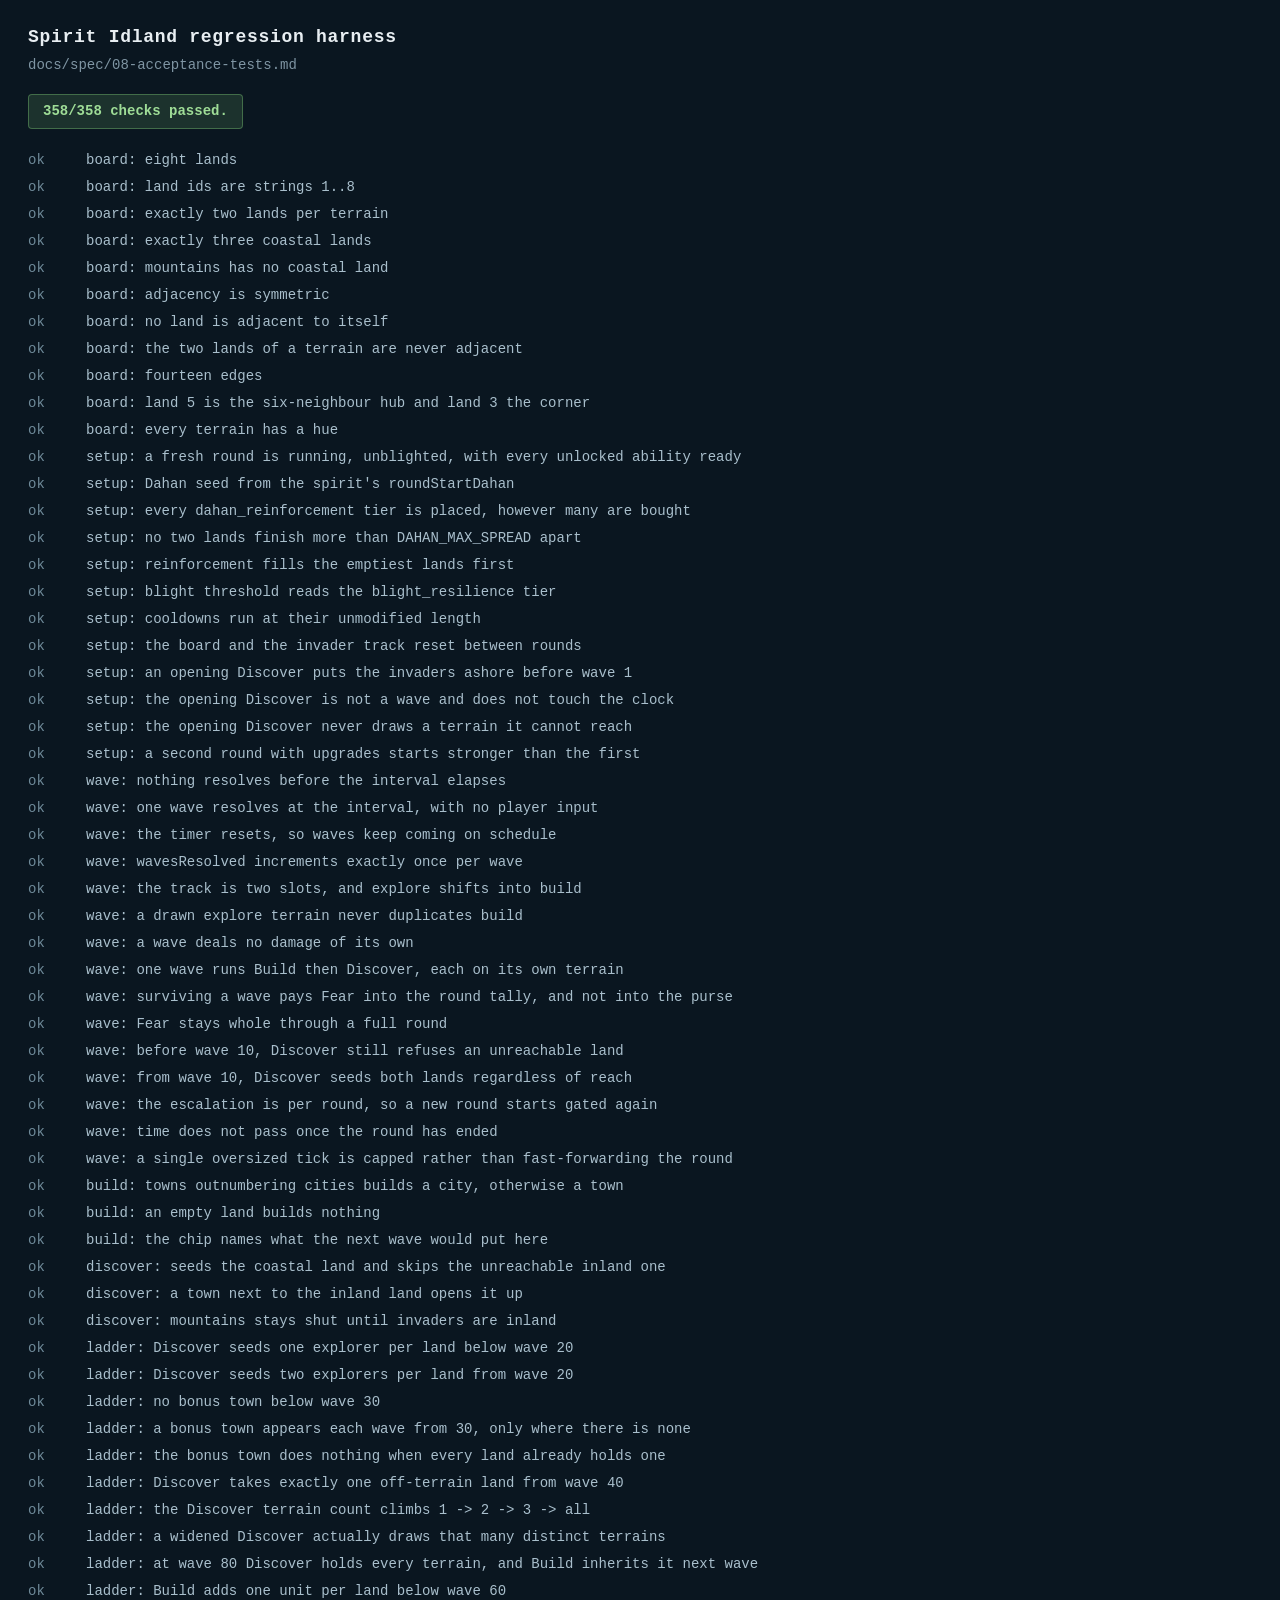
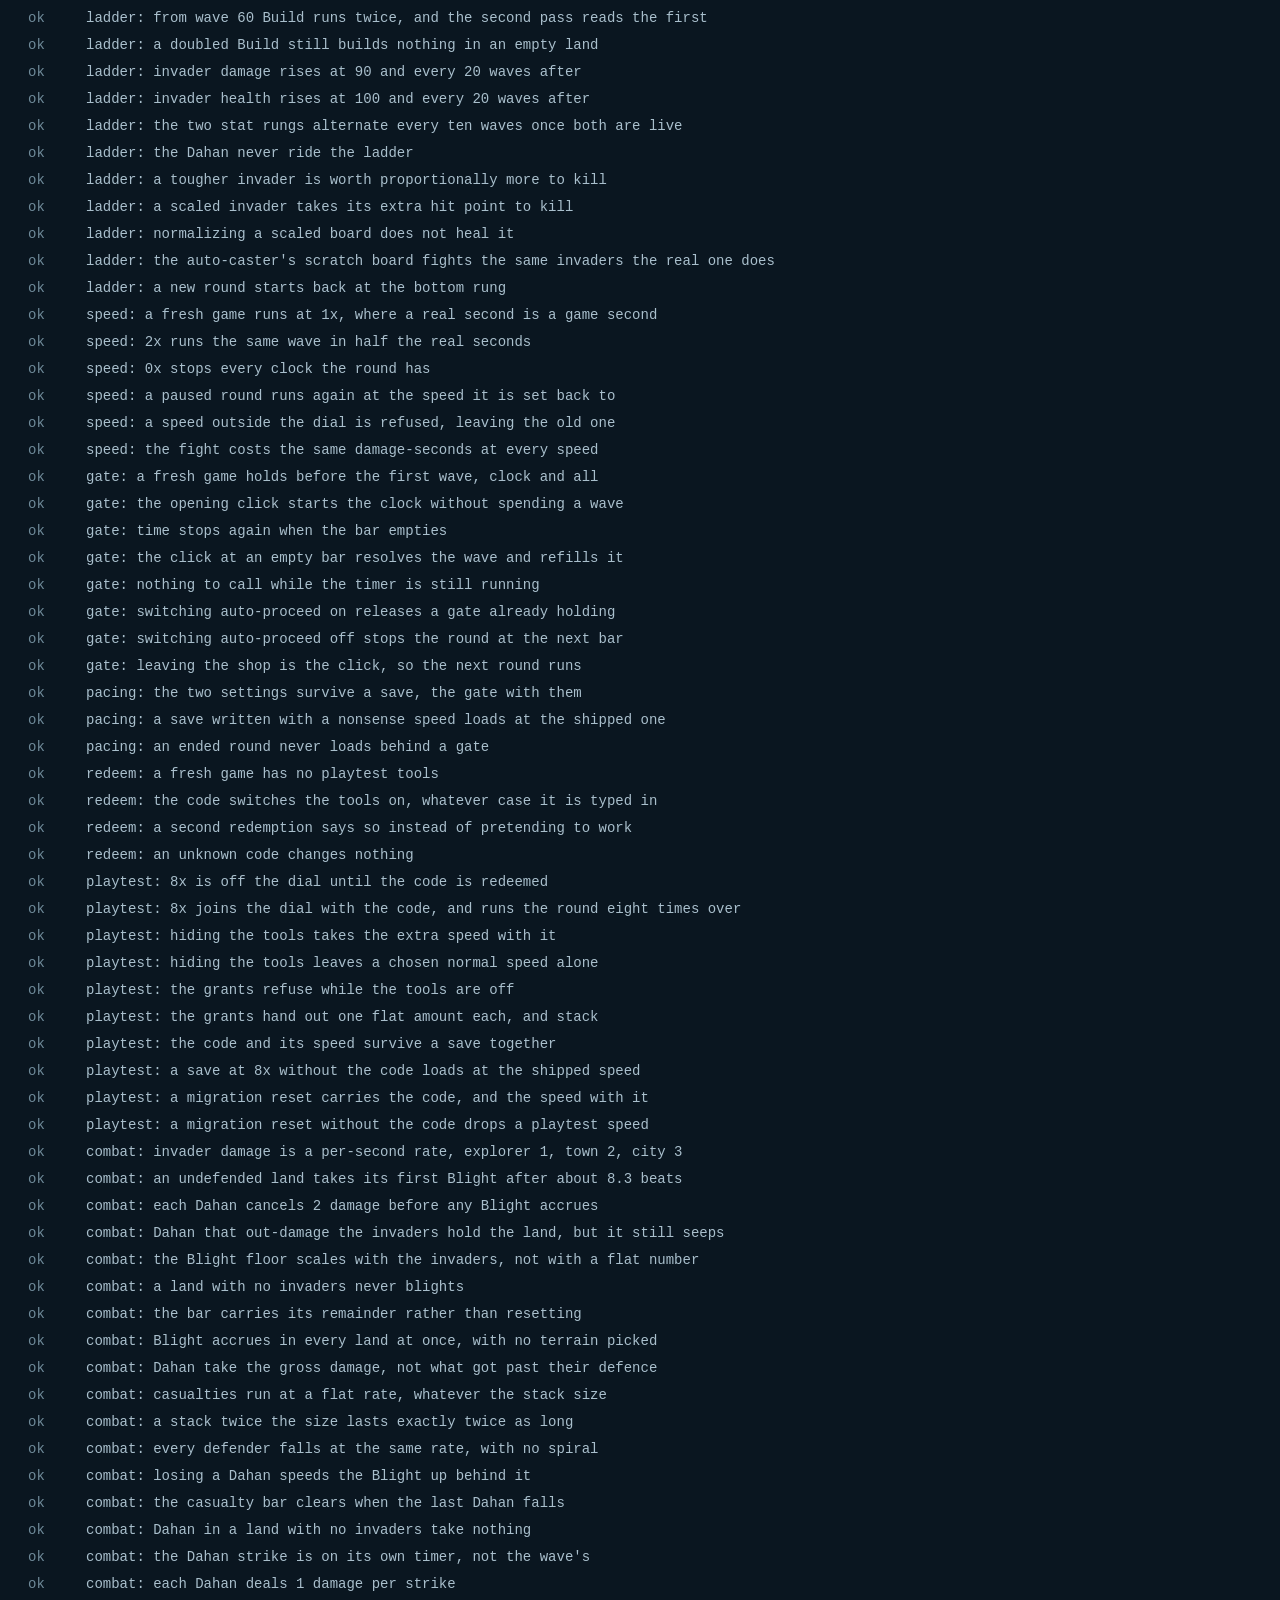
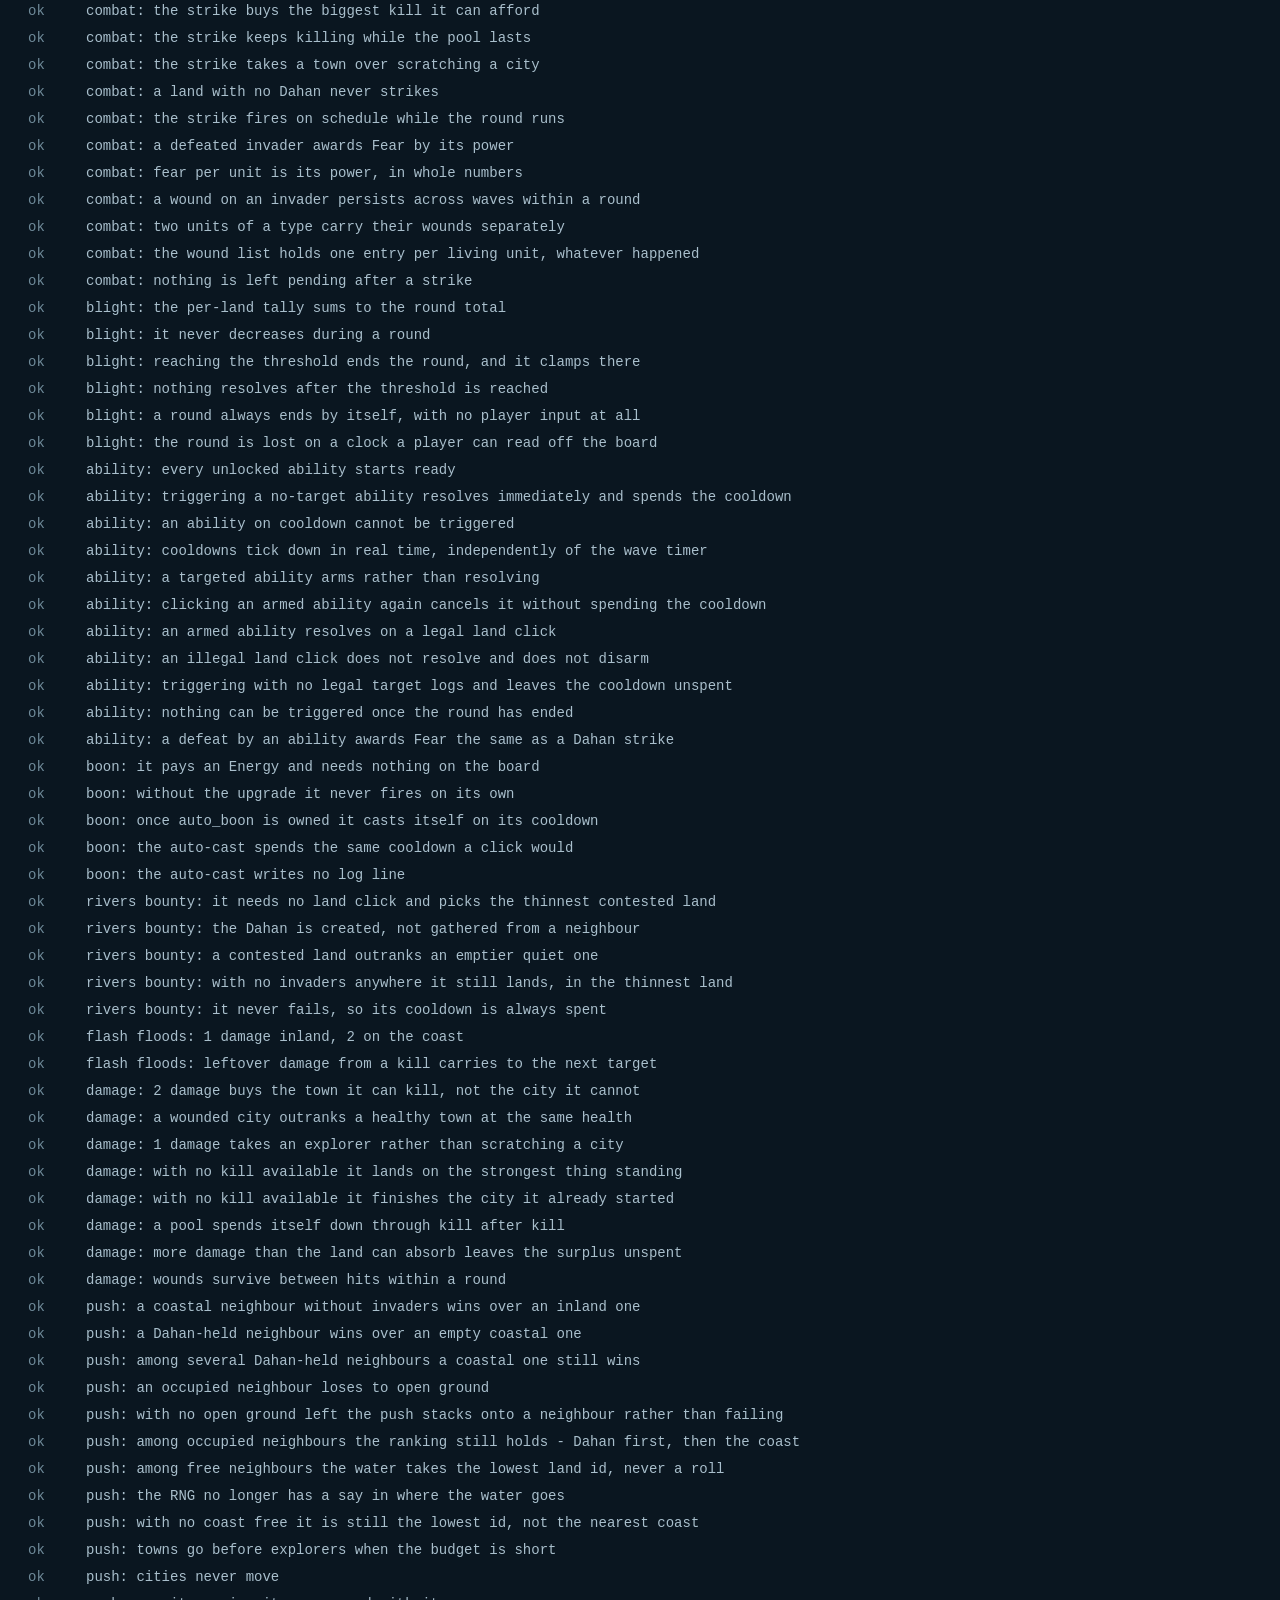
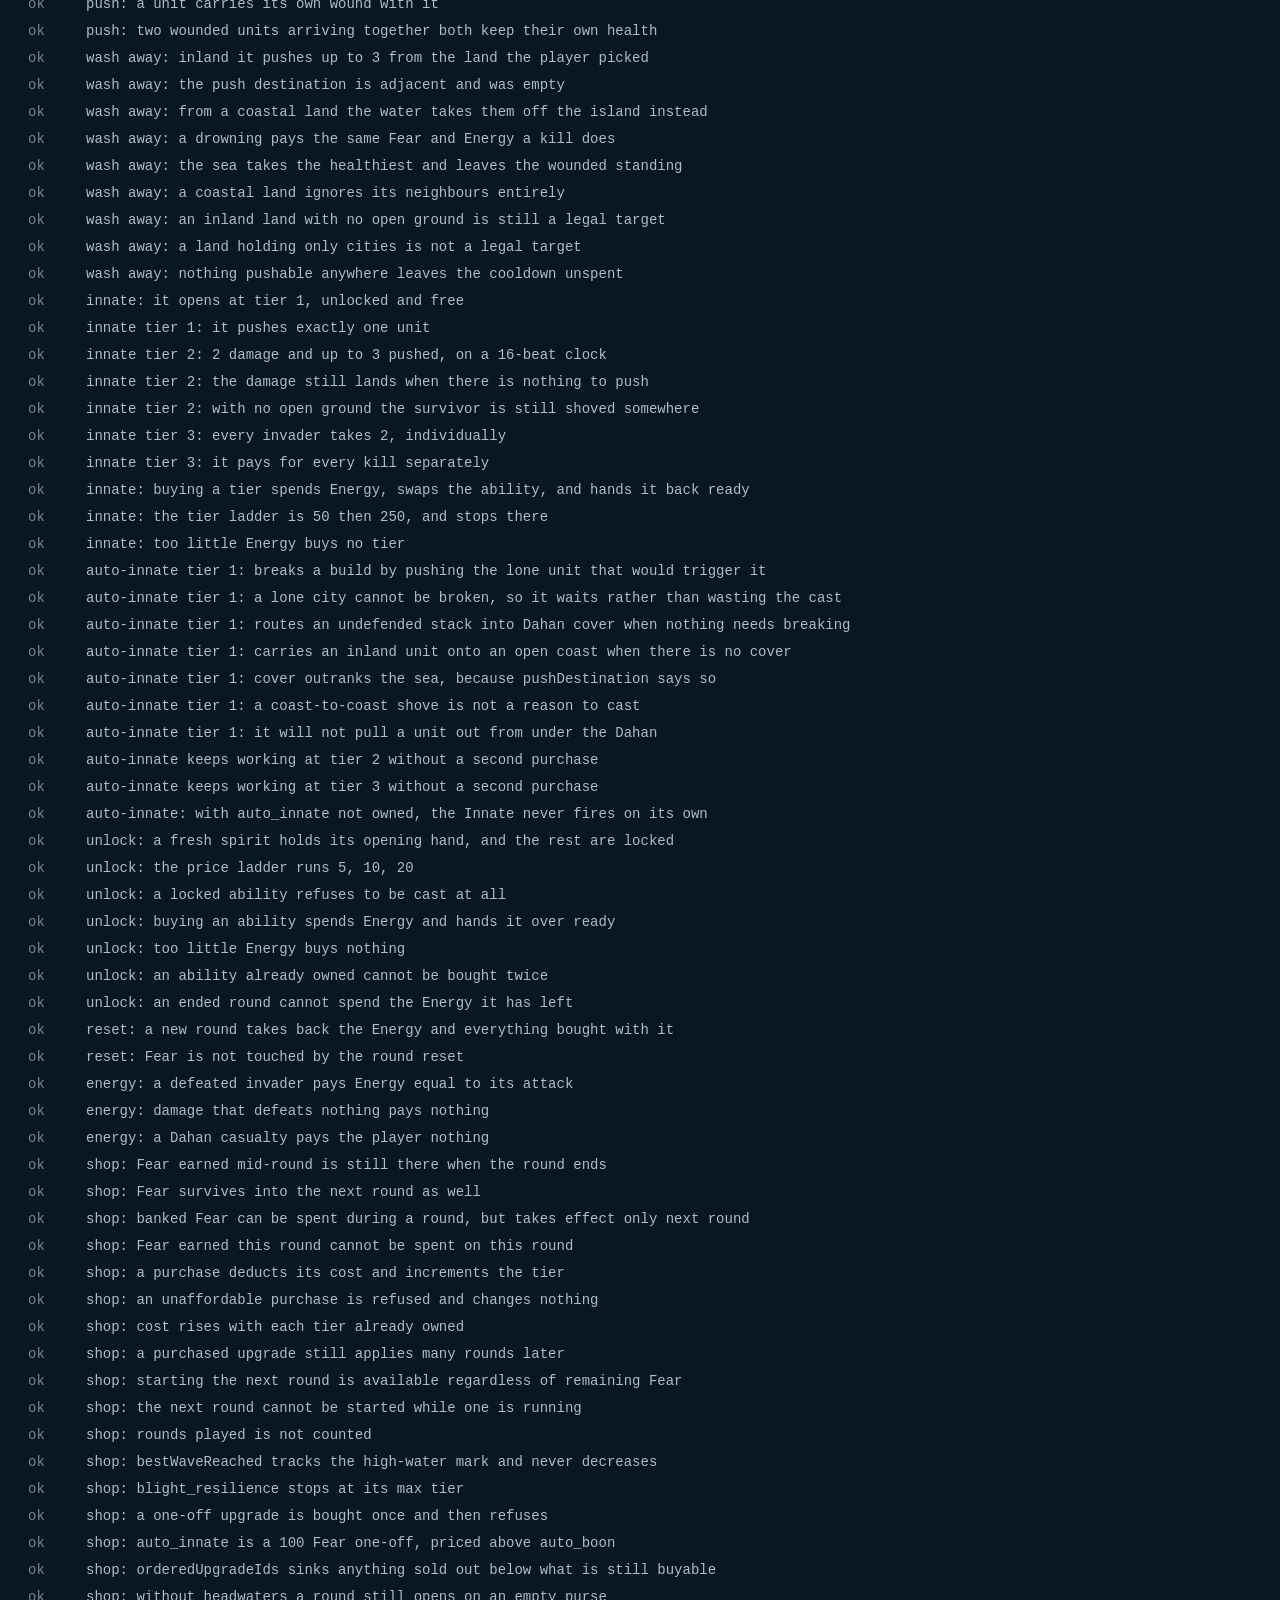
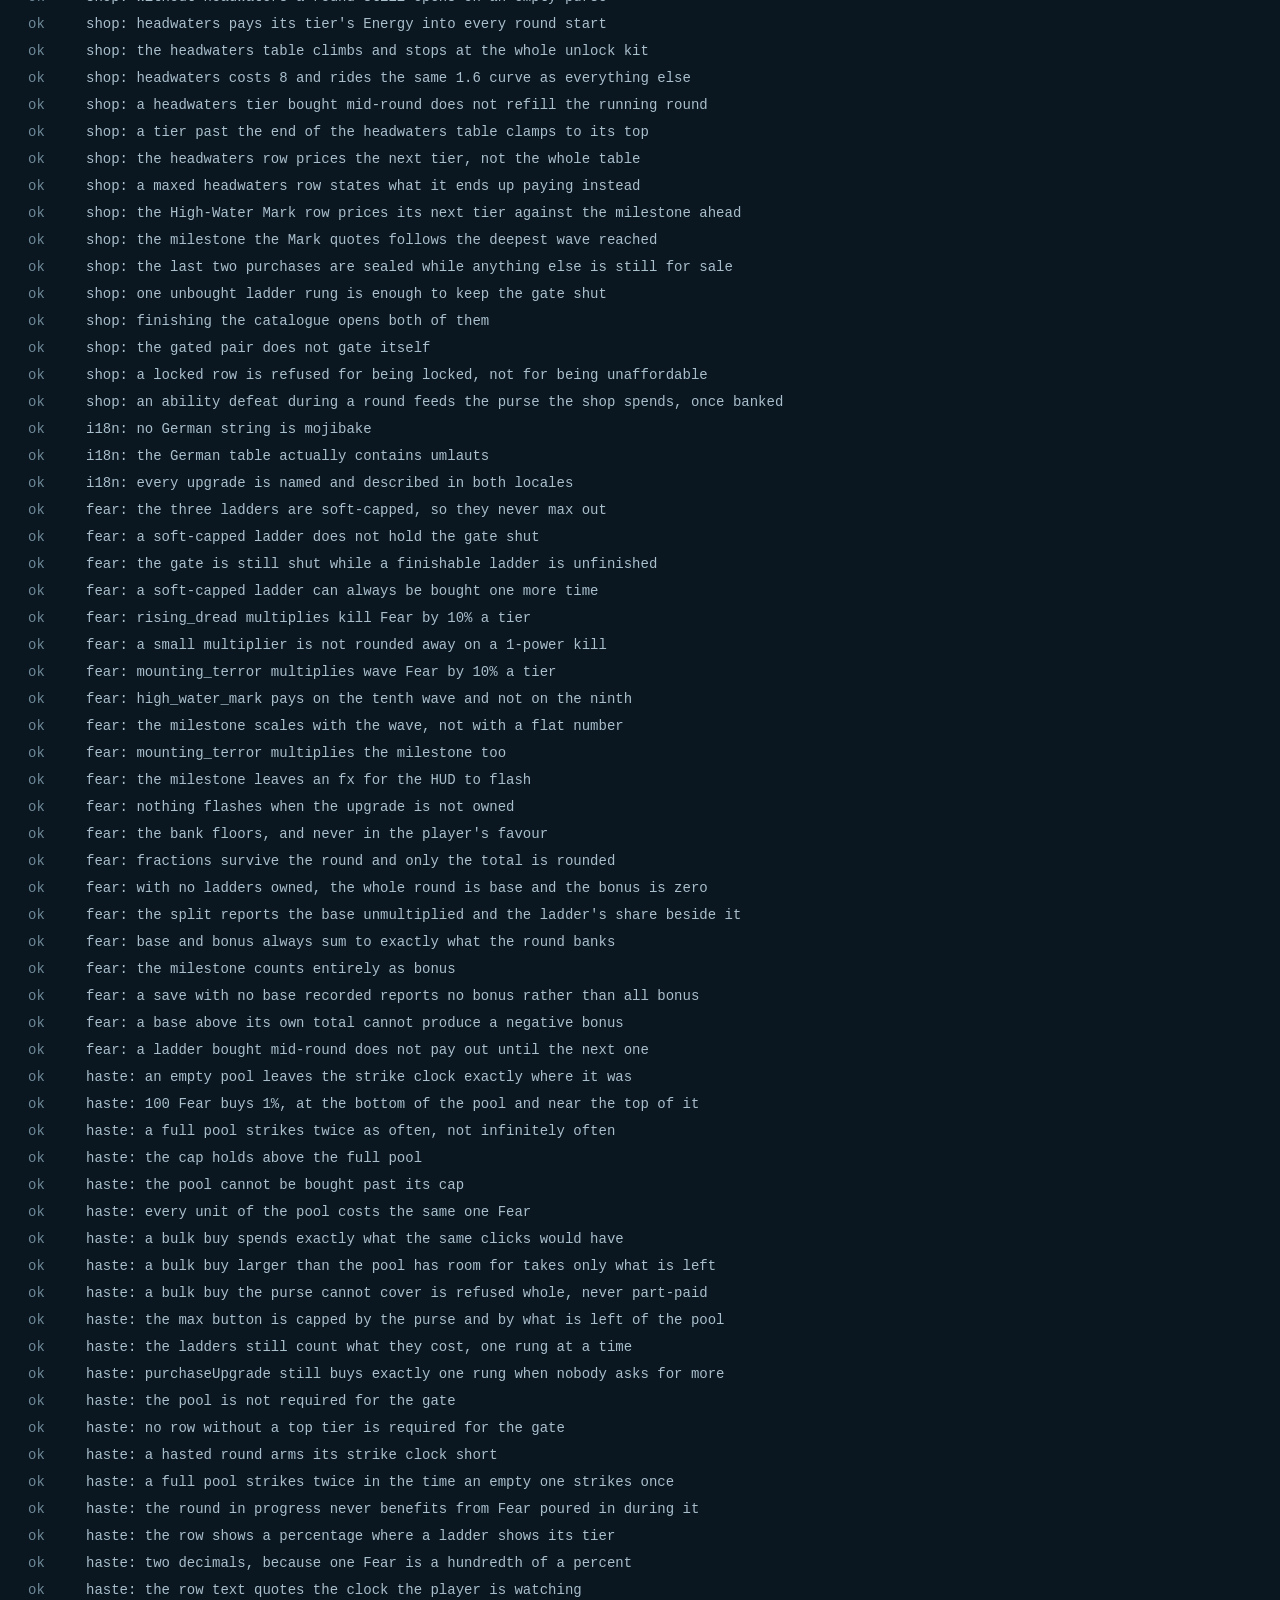
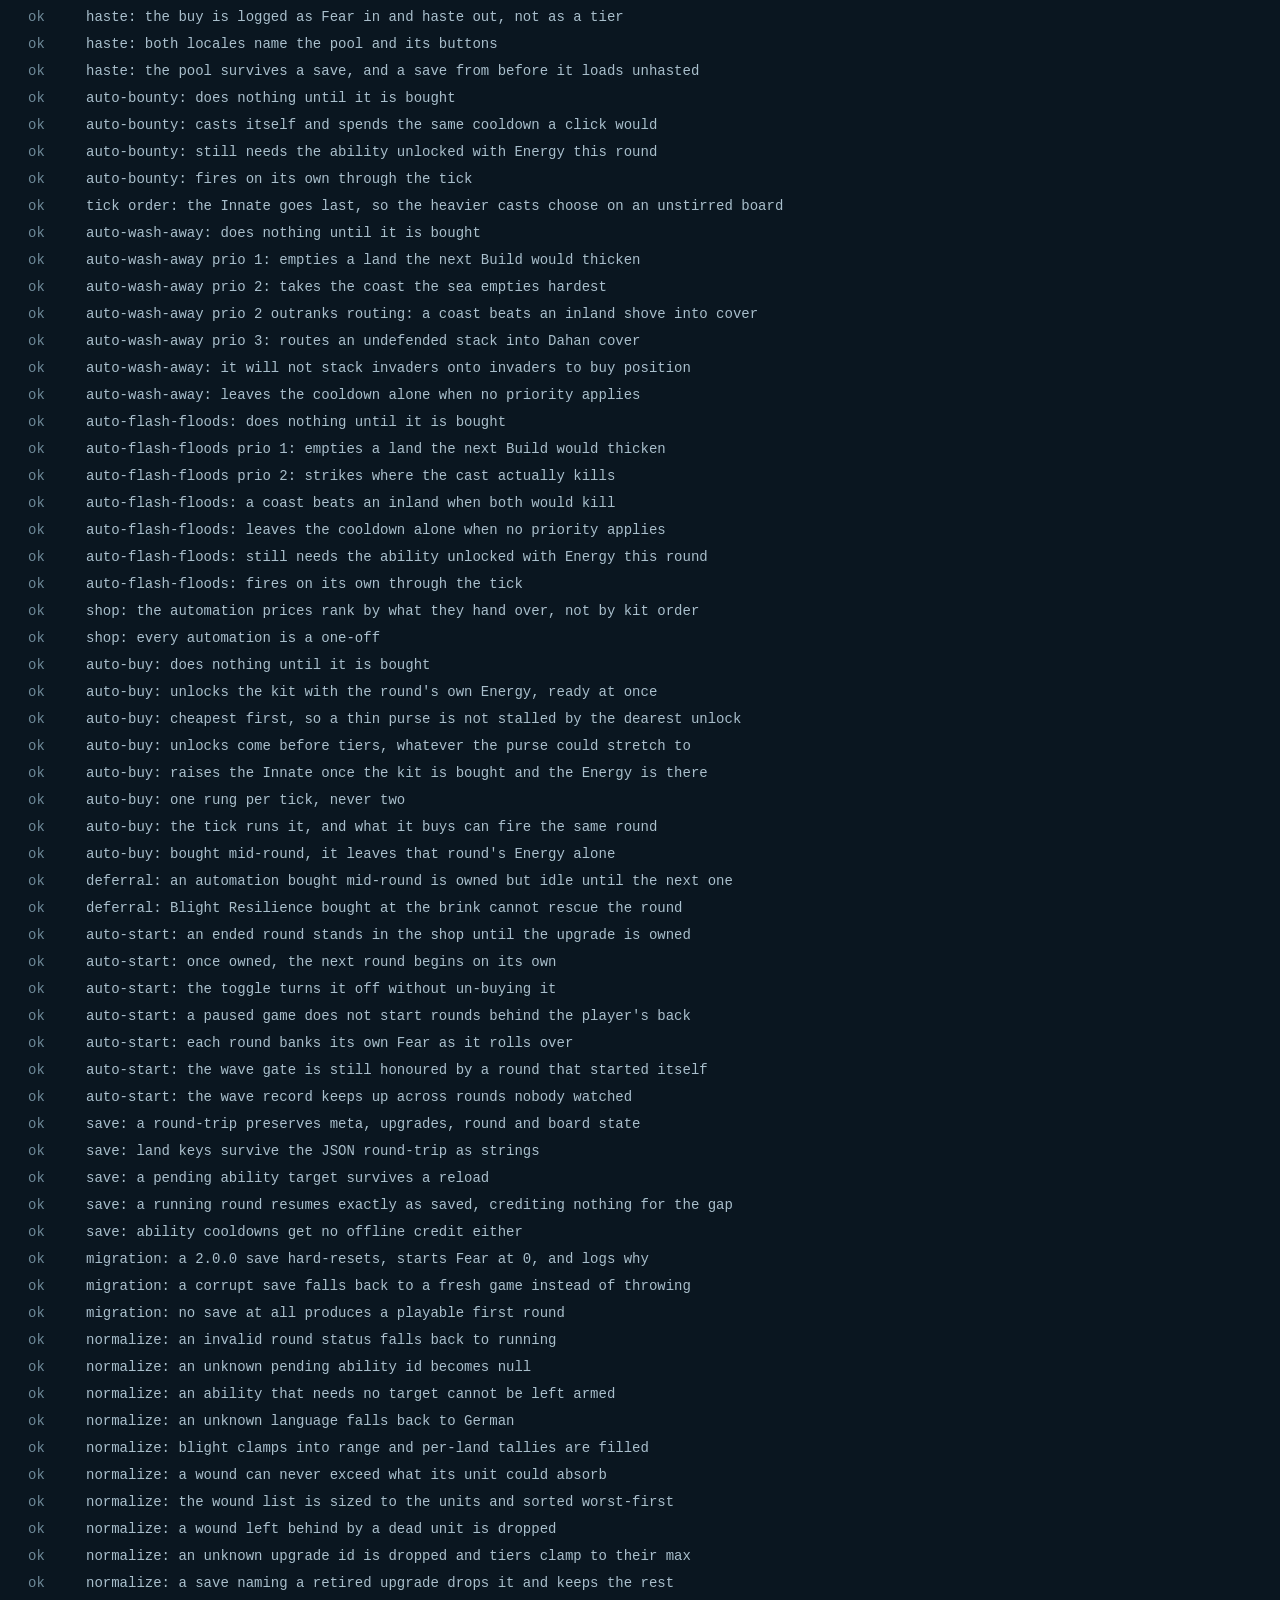
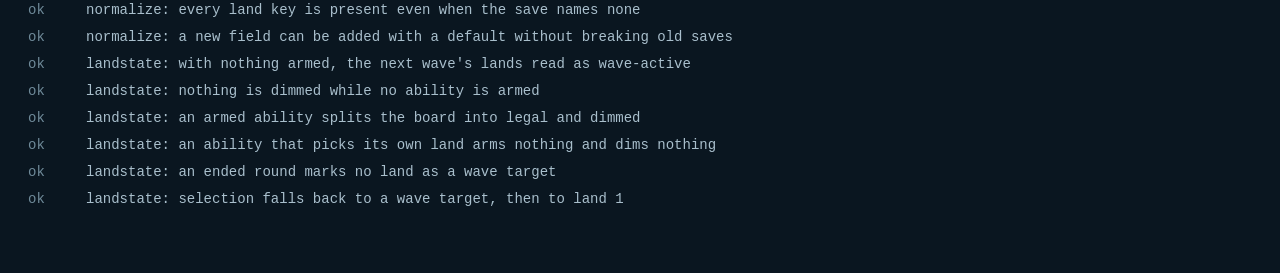
==== tests.html @ a4530243 "The Dahan Remember: a Fear pool that hastens the Dahan strike Co-Authored-By: Claude Opus 5 <noreply" ====
<!doctype html>
<html lang="en">
<head>
  <meta charset="utf-8">
  <meta name="viewport" content="width=device-width, initial-scale=1">
  <title>Spirit Idland - regression harness</title>
  <!--
    Open this file directly, or run it headless:
      msedge --headless --disable-gpu --dump-dom tests.html
    Test files are listed below by hand. There is no build step in this project and the
    tests do not get one either.
  -->
  <style>
    :root { color-scheme: dark; }
    body {
      margin: 0; padding: 24px 28px 60px;
      background: #0a1620; color: #e8eef2;
      font: 14px/1.5 "Consolas", "SF Mono", ui-monospace, monospace;
    }
    h1 { font-size: 18px; letter-spacing: 0.04em; margin: 0 0 4px; }
    .hint { color: #7f95a3; margin: 0 0 18px; }
    #summary {
      display: inline-block; padding: 6px 14px; border-radius: 4px;
      font-weight: 700; margin-bottom: 18px;
      background: rgba(124, 198, 116, 0.16); color: #9fdd97;
      border: 1px solid rgba(124, 198, 116, 0.4);
    }
    #summary[data-status="fail"] {
      background: rgba(231, 103, 85, 0.16); color: #f0a294;
      border-color: rgba(231, 103, 85, 0.45);
    }
    ul { list-style: none; margin: 0; padding: 0; }
    li { display: grid; grid-template-columns: 48px minmax(0, 1fr); gap: 10px; padding: 3px 0; }
    li.fail { grid-template-columns: 48px minmax(0, 1fr); color: #f0a294; }
    .mark { color: #6f8a99; }
    li.fail .mark { color: #e76755; font-weight: 700; }
    .why { grid-column: 2; color: #f0a294; opacity: 0.85; padding-left: 12px; }
    .name { color: #cfe0ea; }
    li.pass .name { color: #a9bfcc; }
  </style>
</head>
<body>
  <h1>Spirit Idland regression harness</h1>
  <p class="hint">docs/spec/08-acceptance-tests.md</p>
  <div id="summary" data-status="pass">running...</div>
  <ul id="results"></ul>

  <script src="engine.js"></script>
  <script src="tests/harness.js"></script>
  <script src="tests/board.test.js"></script>
  <script src="tests/setup.test.js"></script>
  <script src="tests/wave.test.js"></script>
  <script src="tests/ladder.test.js"></script>
  <script src="tests/pacing.test.js"></script>
  <script src="tests/playtest.test.js"></script>
  <script src="tests/combat.test.js"></script>
  <script src="tests/blight.test.js"></script>
  <script src="tests/ability.test.js"></script>
  <script src="tests/shop.test.js"></script>
  <script src="tests/fear.test.js"></script>
  <script src="tests/haste.test.js"></script>
  <script src="tests/automation.test.js"></script>
  <script src="tests/save.test.js"></script>
  <script src="tests/landstate.test.js"></script>
  <script src="tests/browser.js"></script>
</body>
</html>
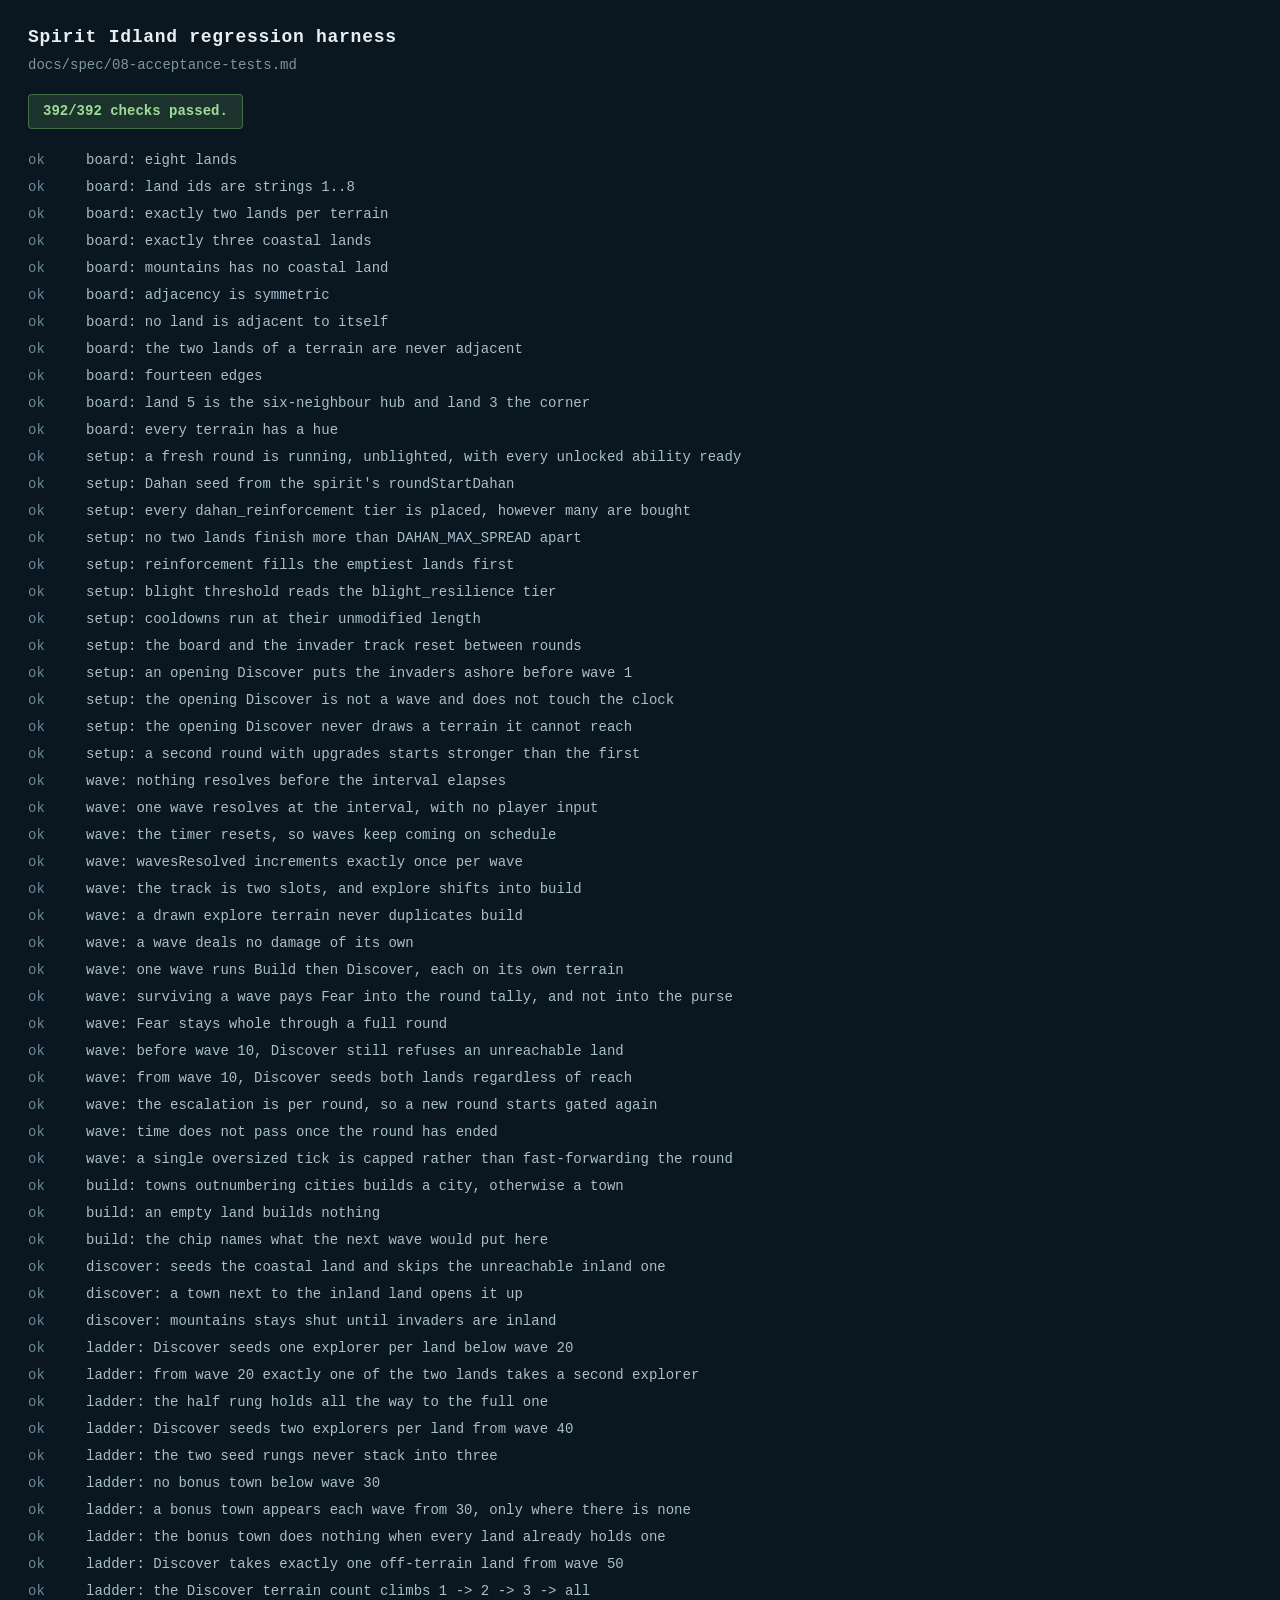
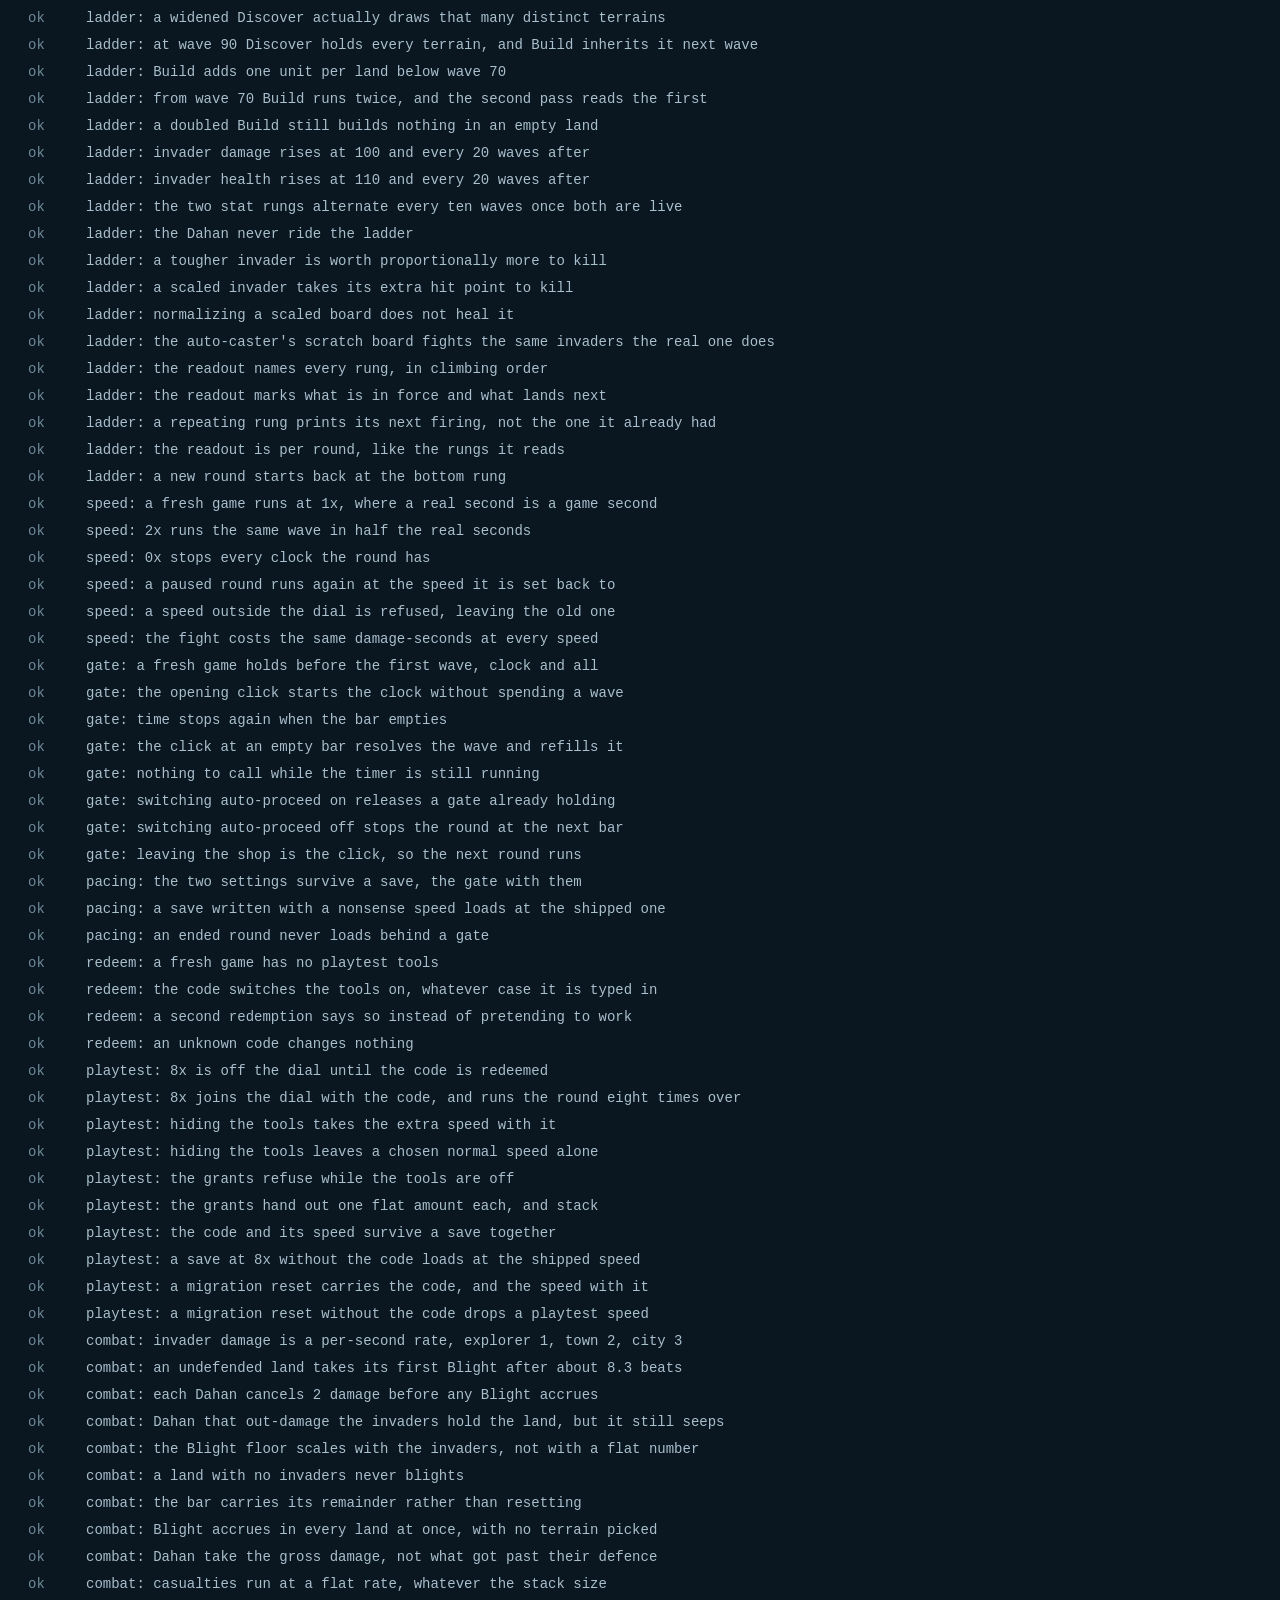
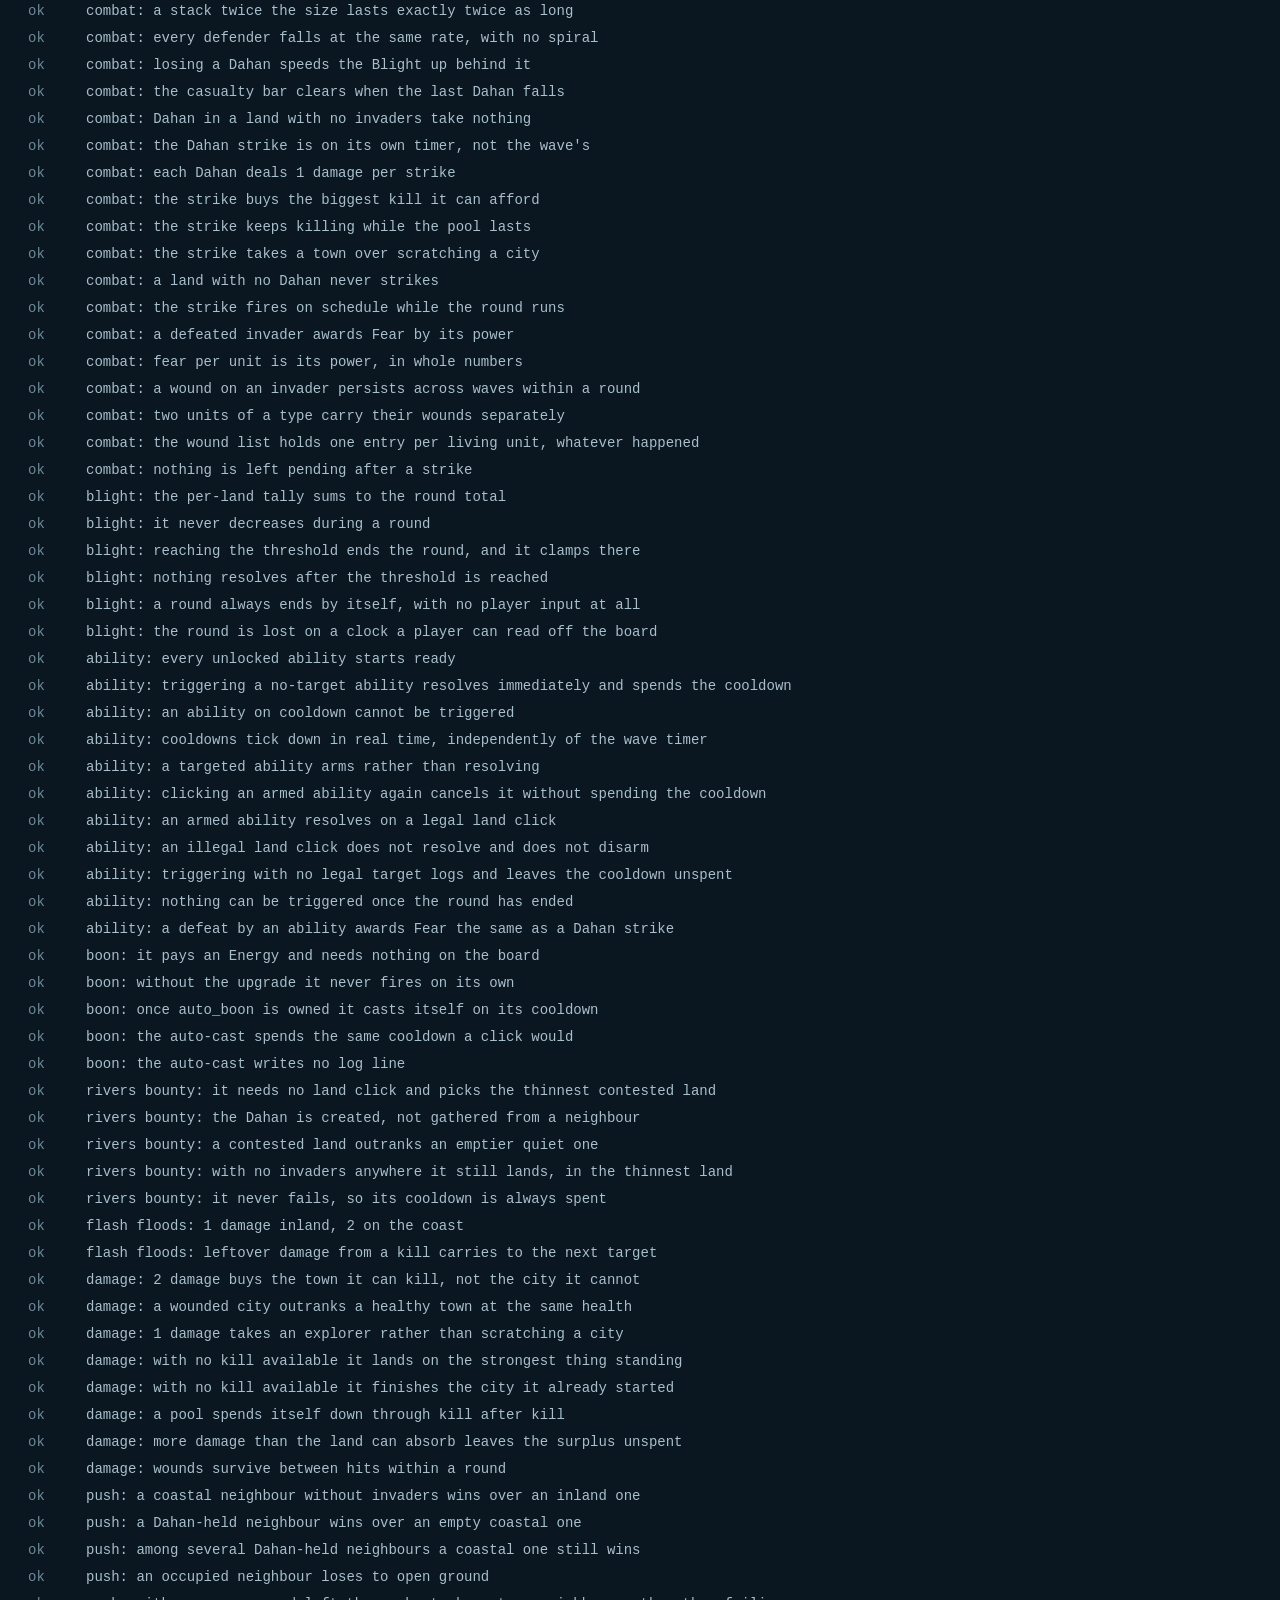
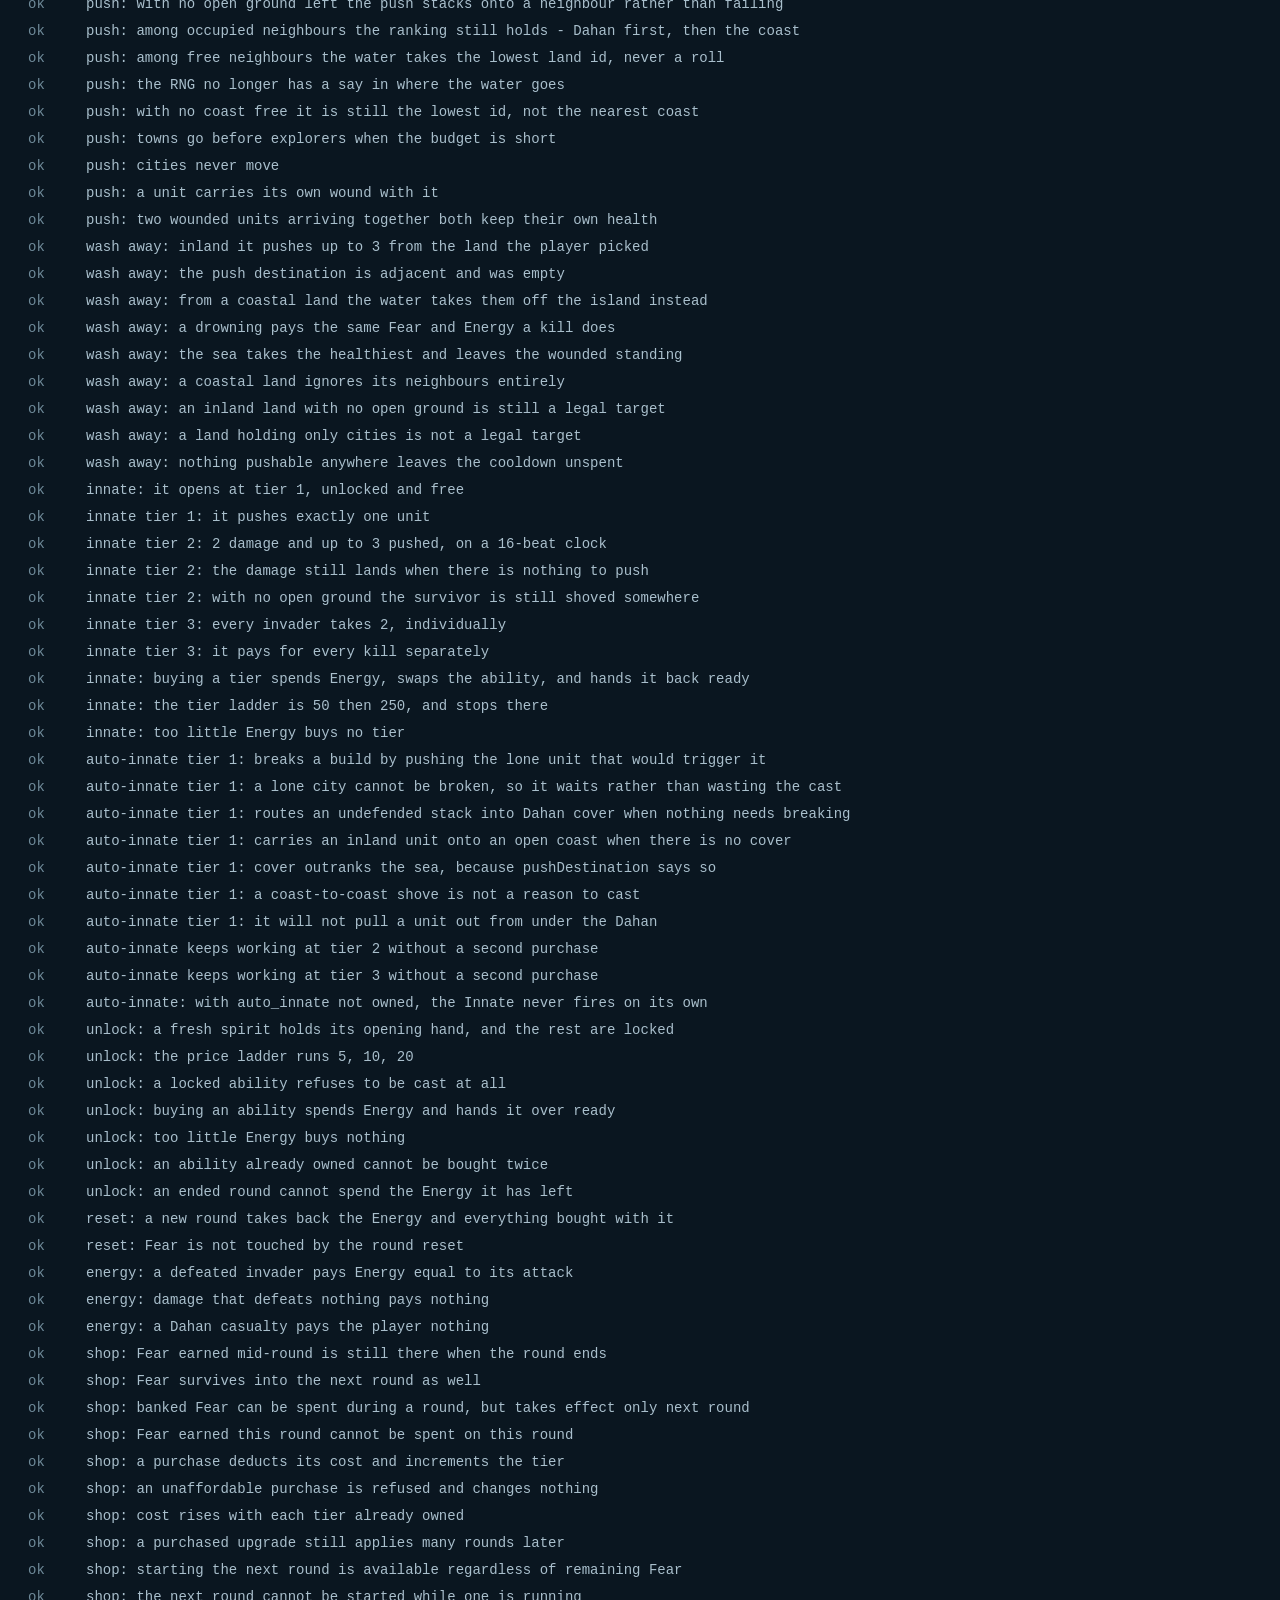
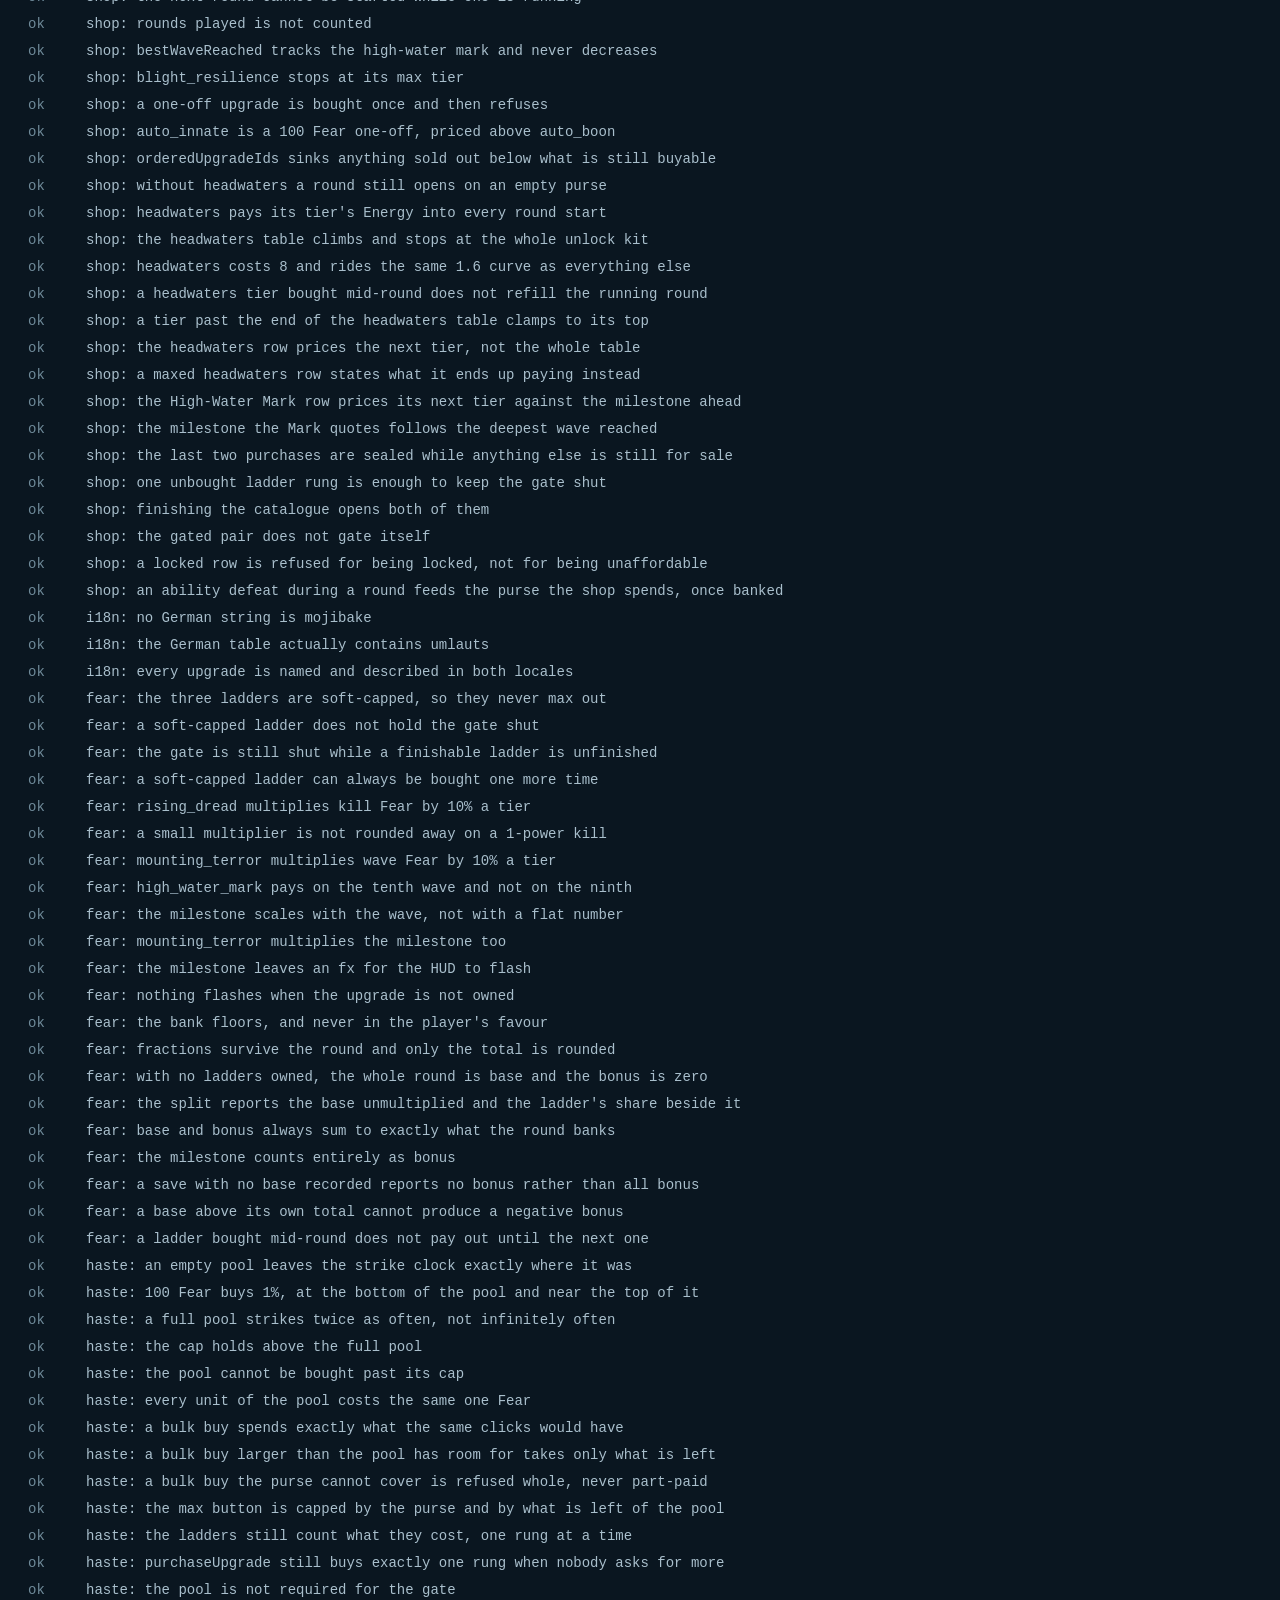
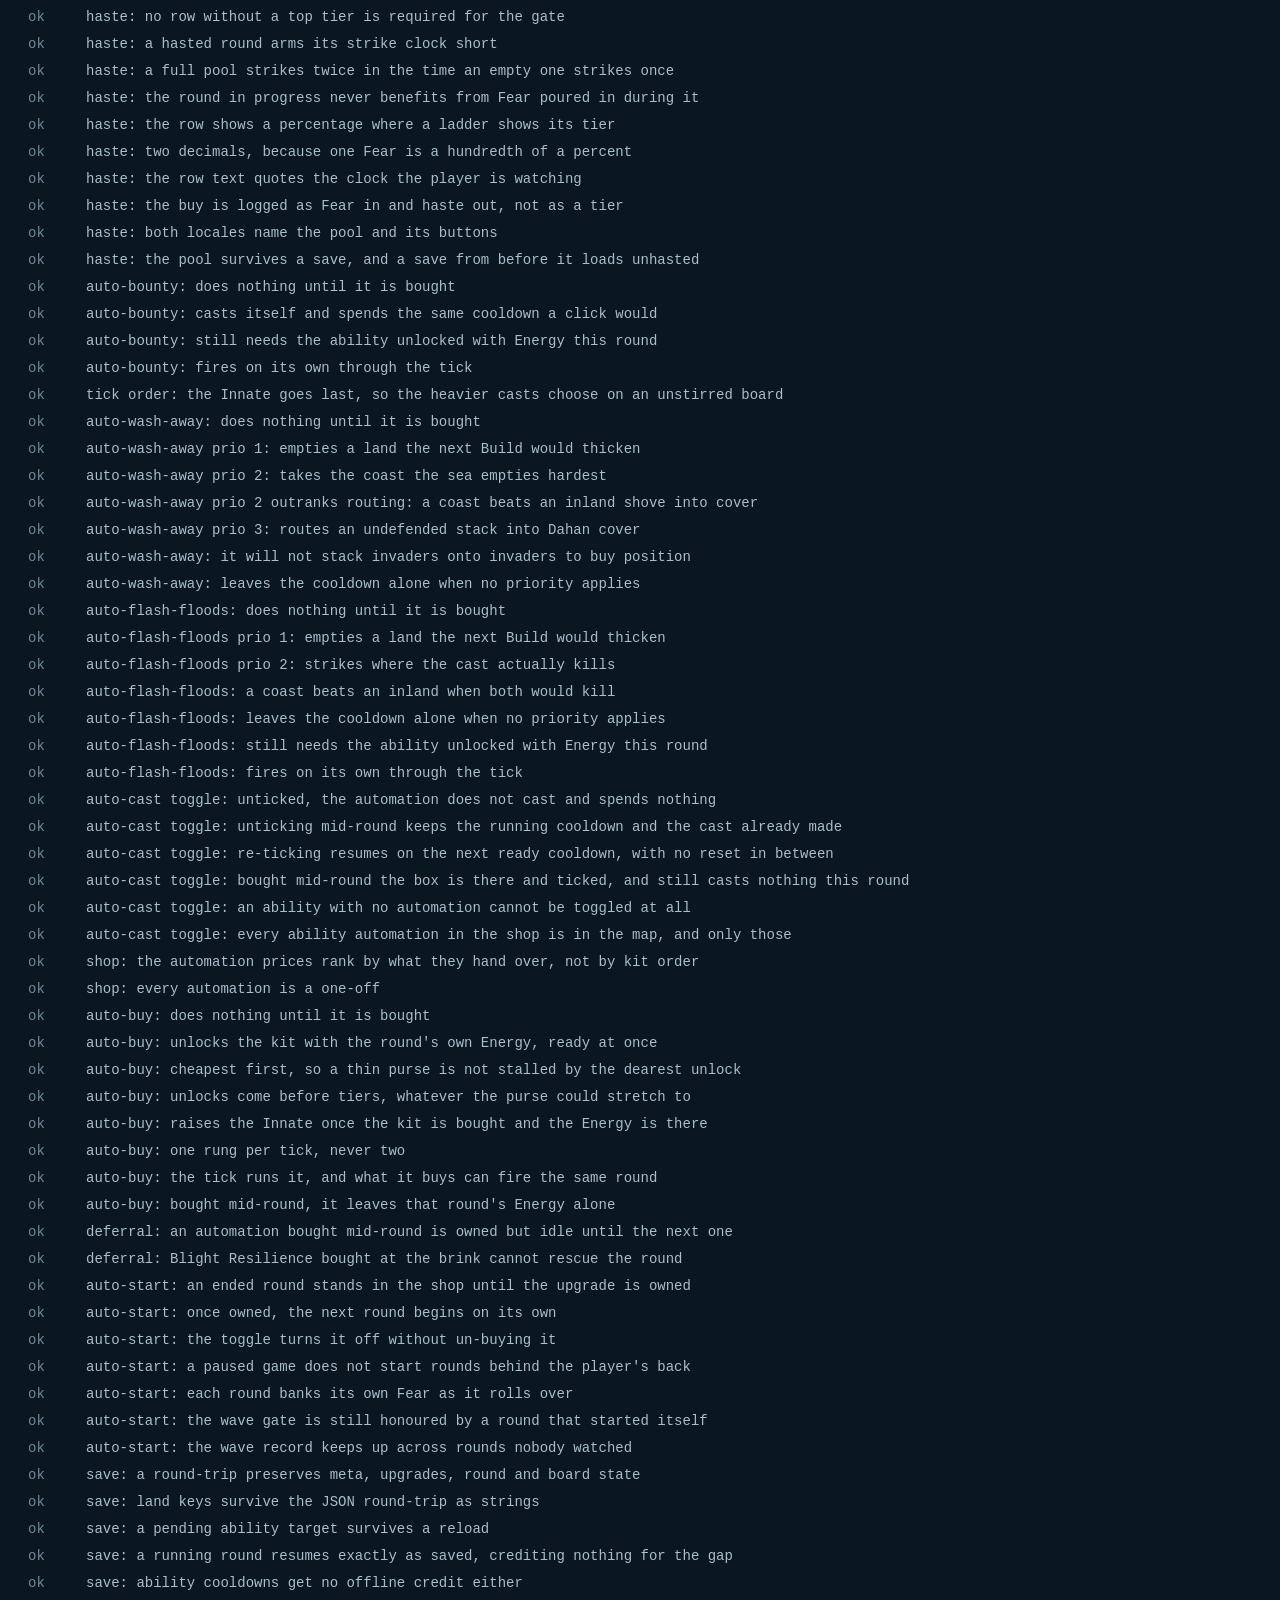
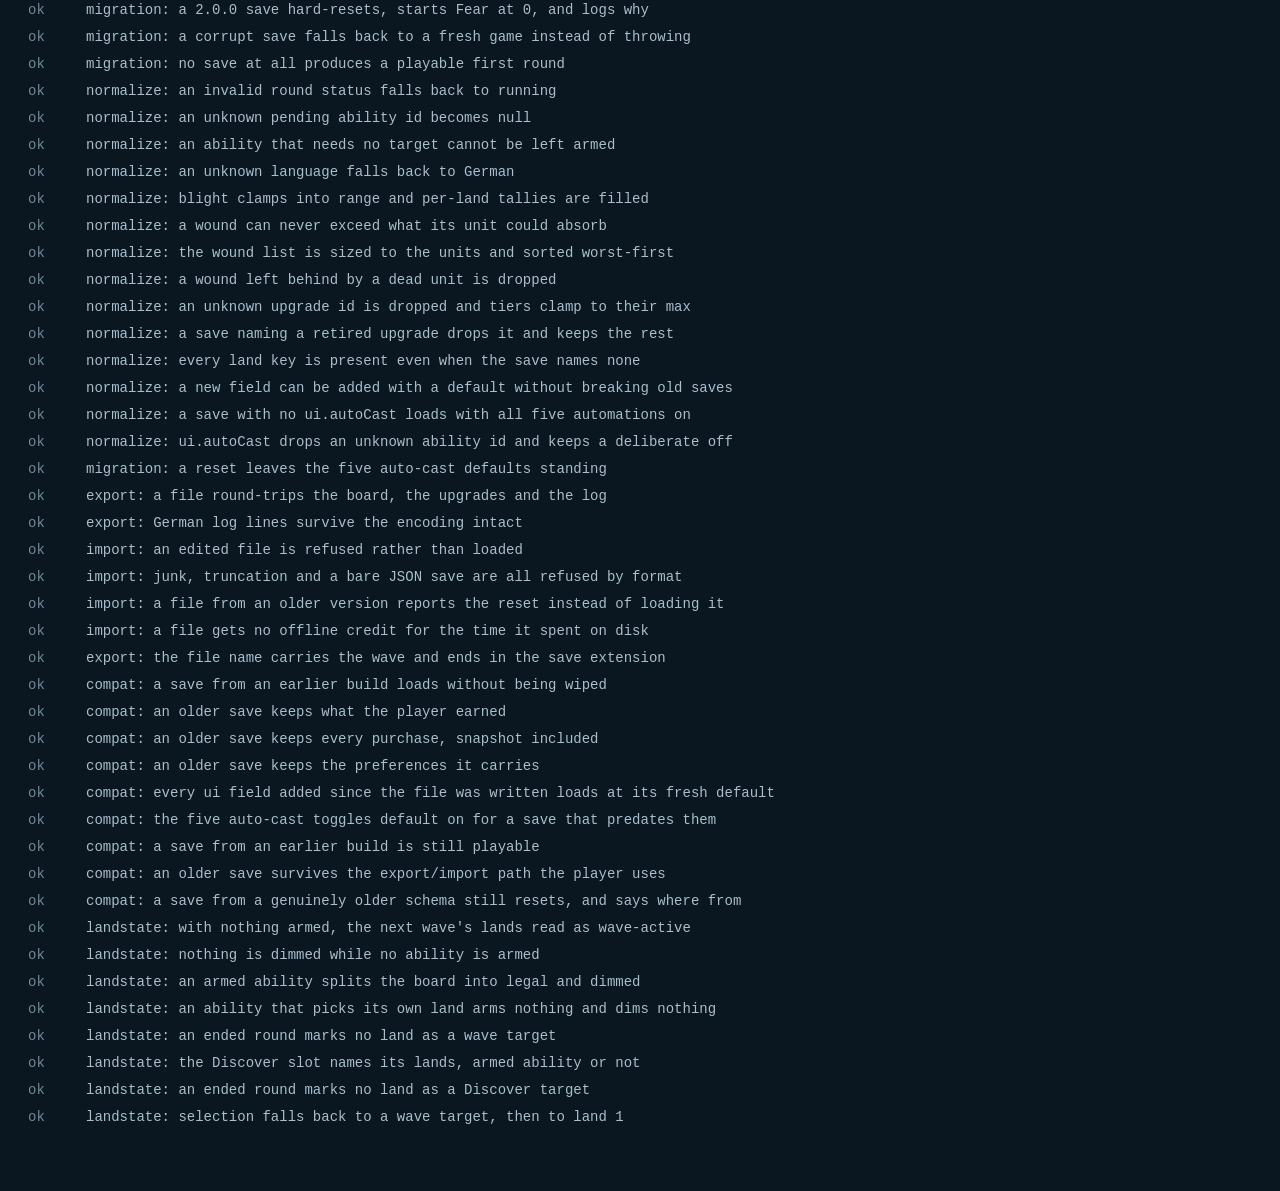
==== commit be9c4366: "a save file outlives the build that wrote it, and now there is a test that says so The game grew an " ====
--- a/tests.html
+++ b/tests.html
@@ -61,6 +61,9 @@
   <script src="tests/haste.test.js"></script>
   <script src="tests/automation.test.js"></script>
   <script src="tests/save.test.js"></script>
+  <!-- The fixture is data, not a suite, and has to be loaded before the checks that read it. -->
+  <script src="tests/fixtures/save-5.0.0-pre-autocast.js"></script>
+  <script src="tests/compat.test.js"></script>
   <script src="tests/landstate.test.js"></script>
   <script src="tests/browser.js"></script>
 </body>
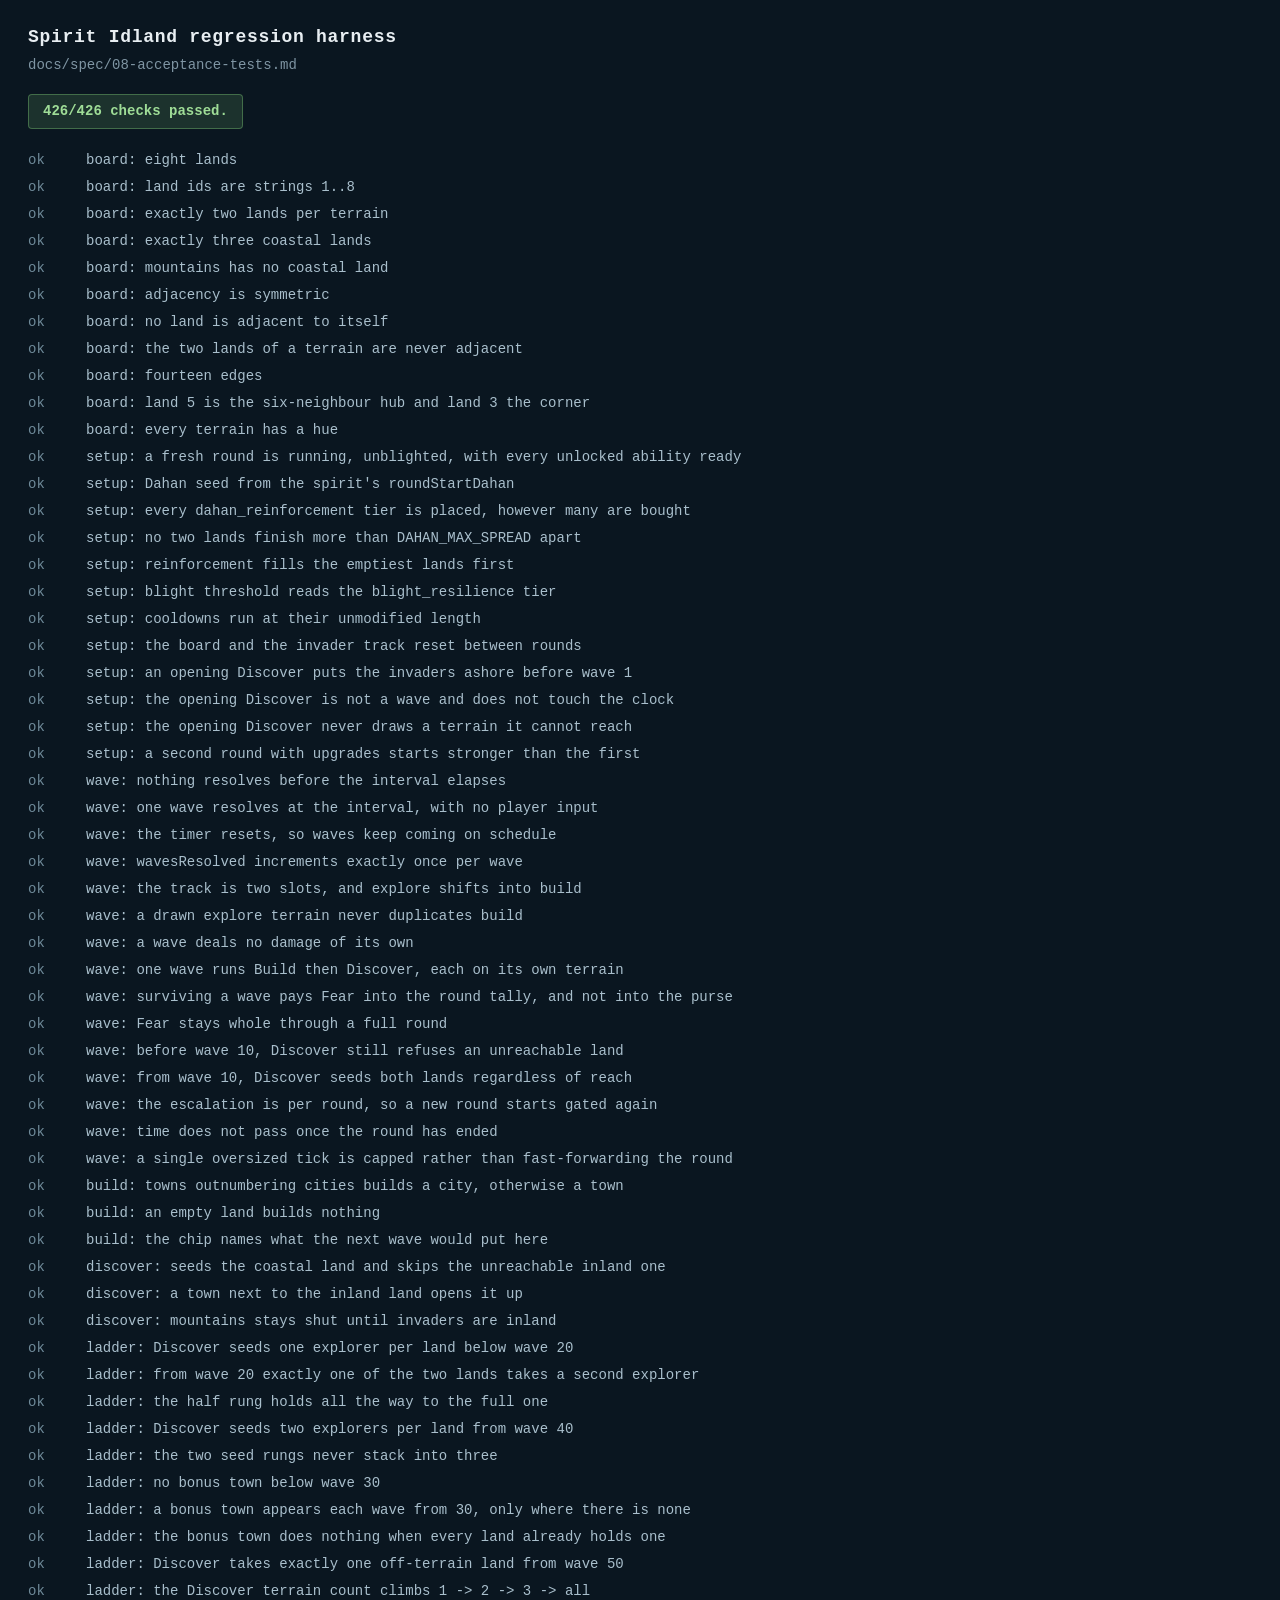
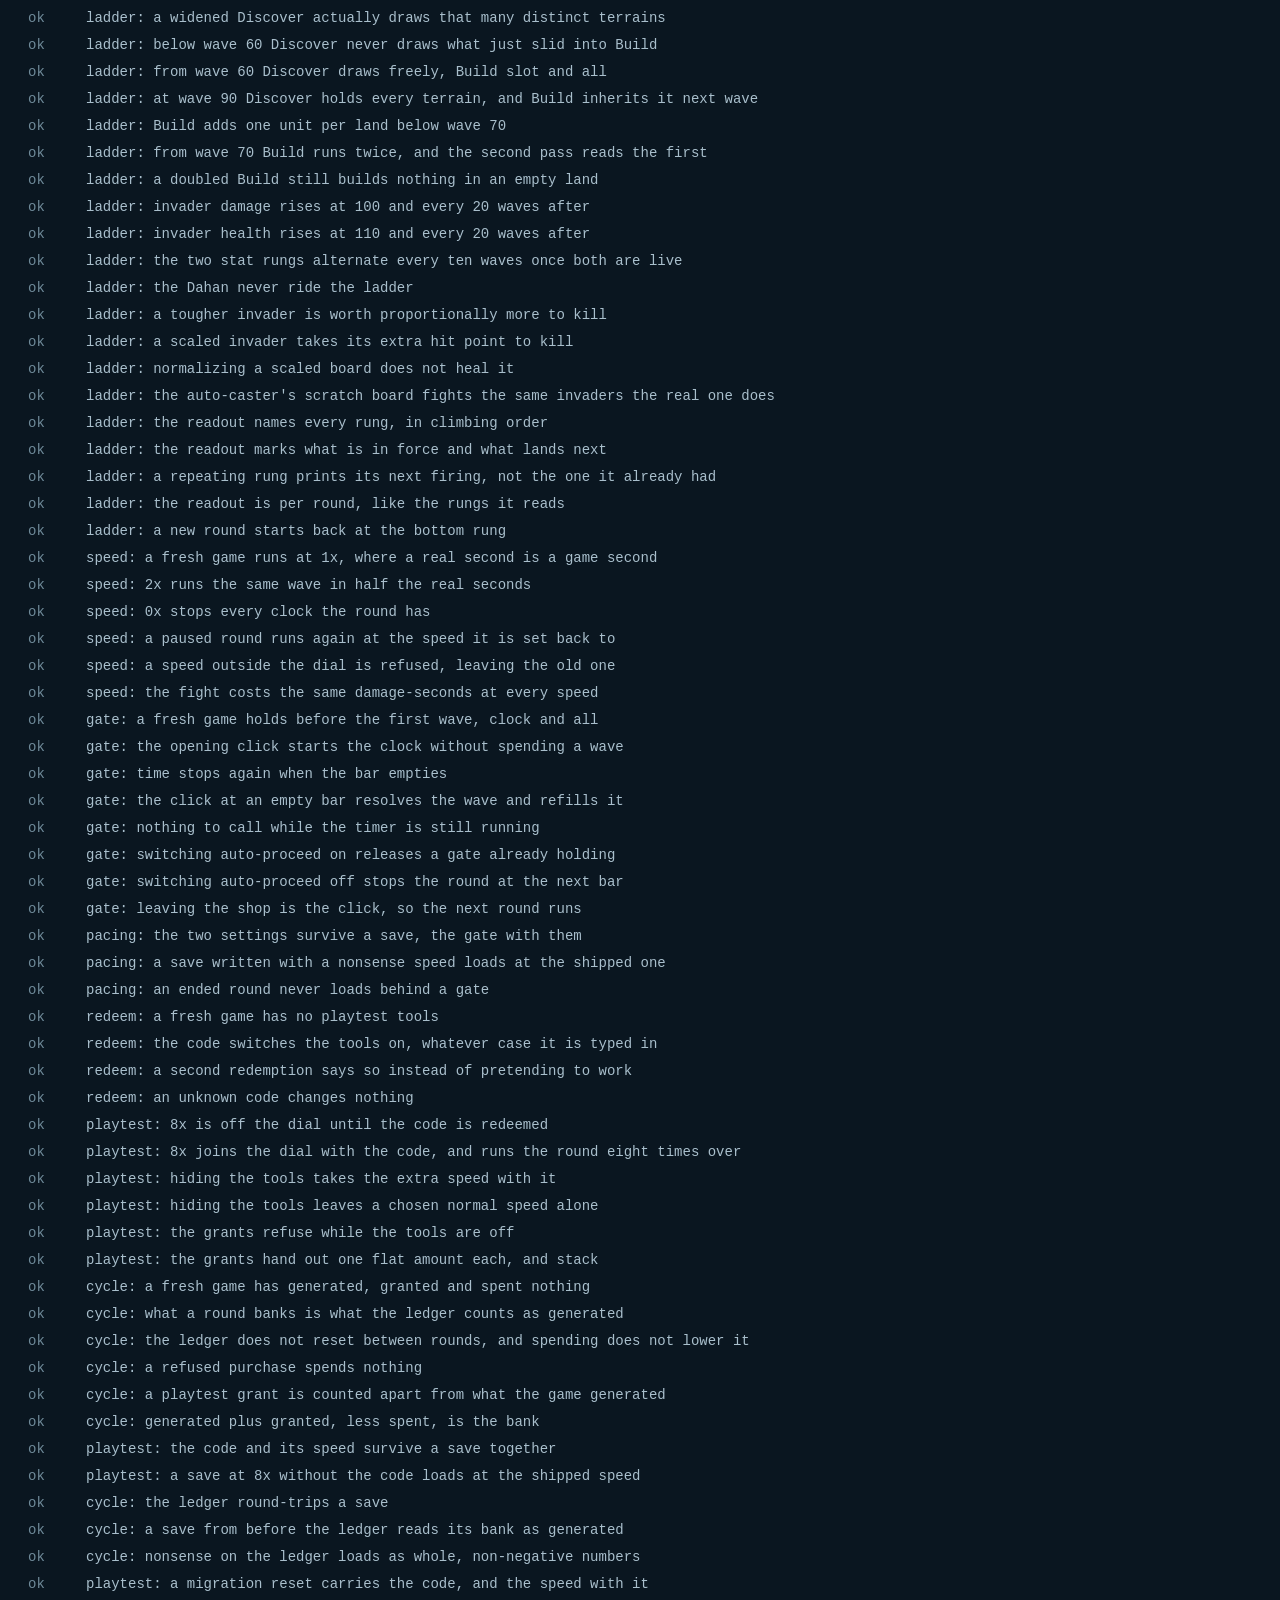
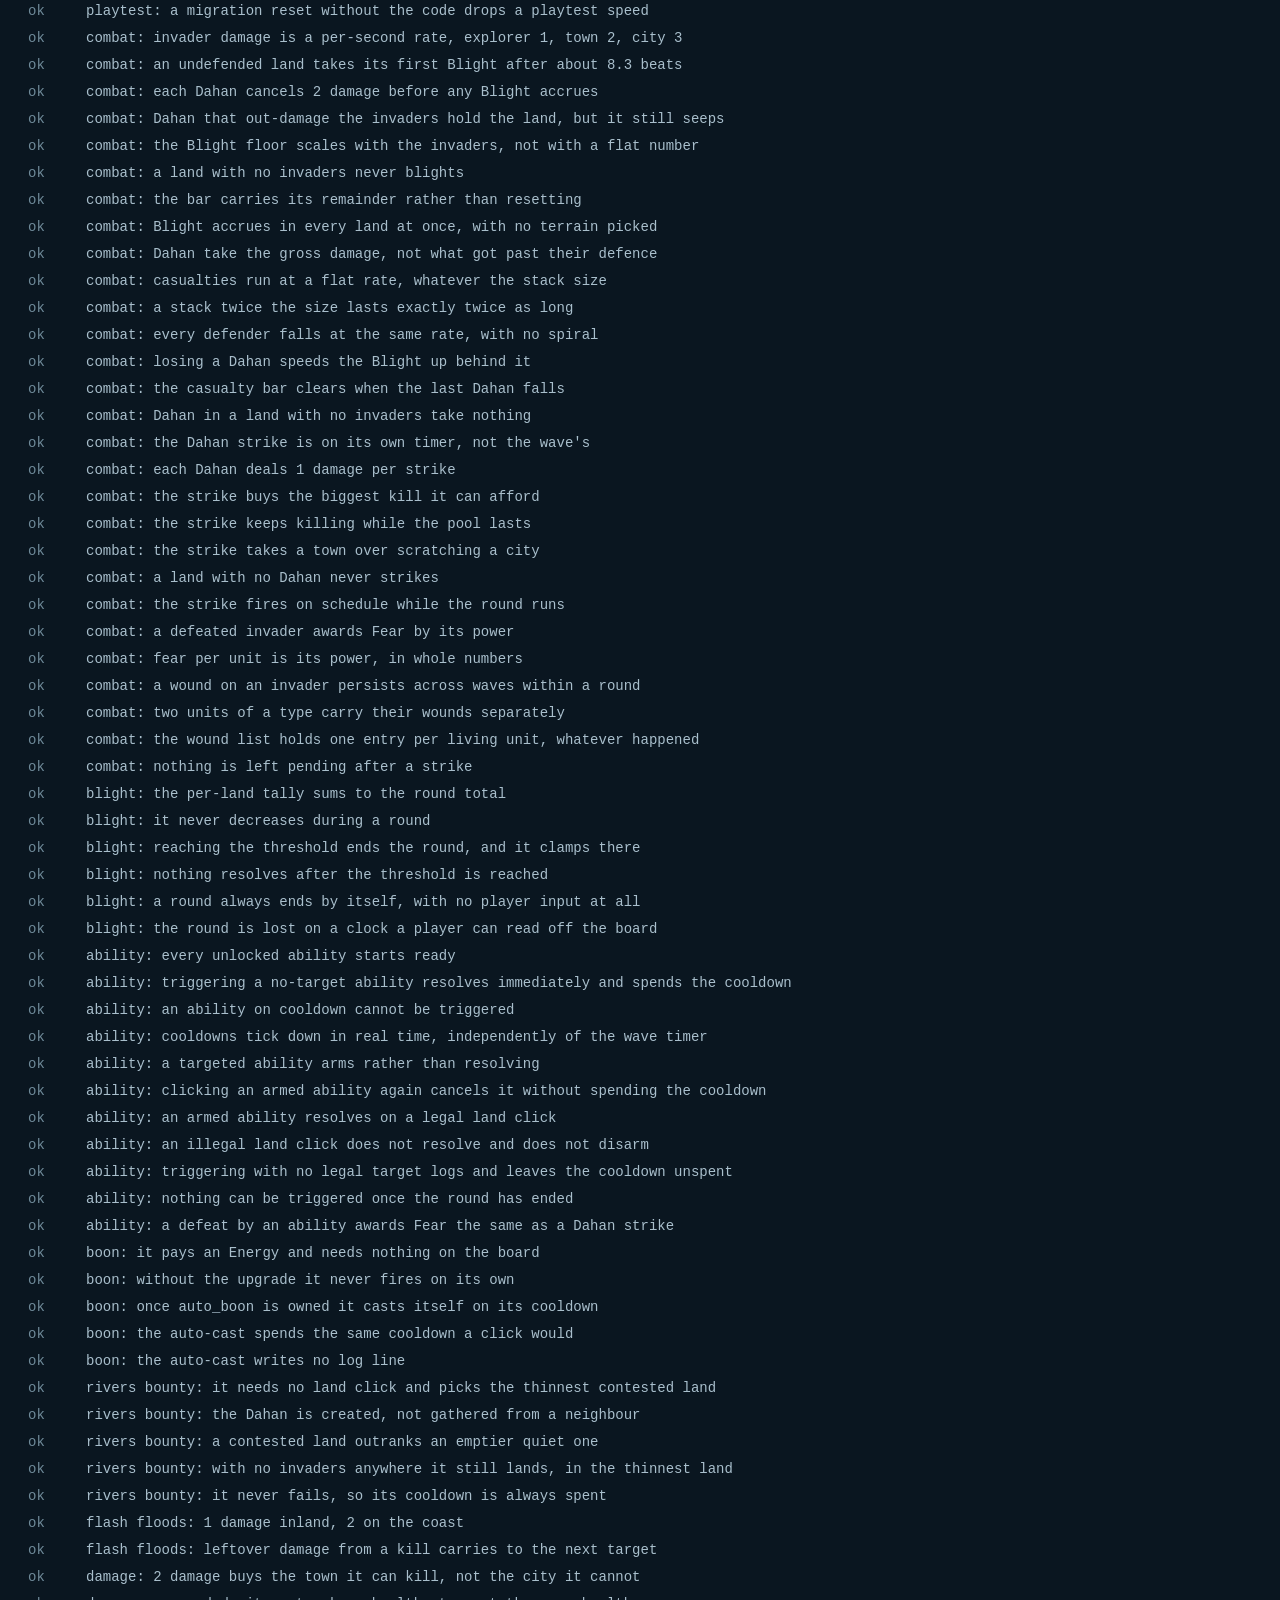
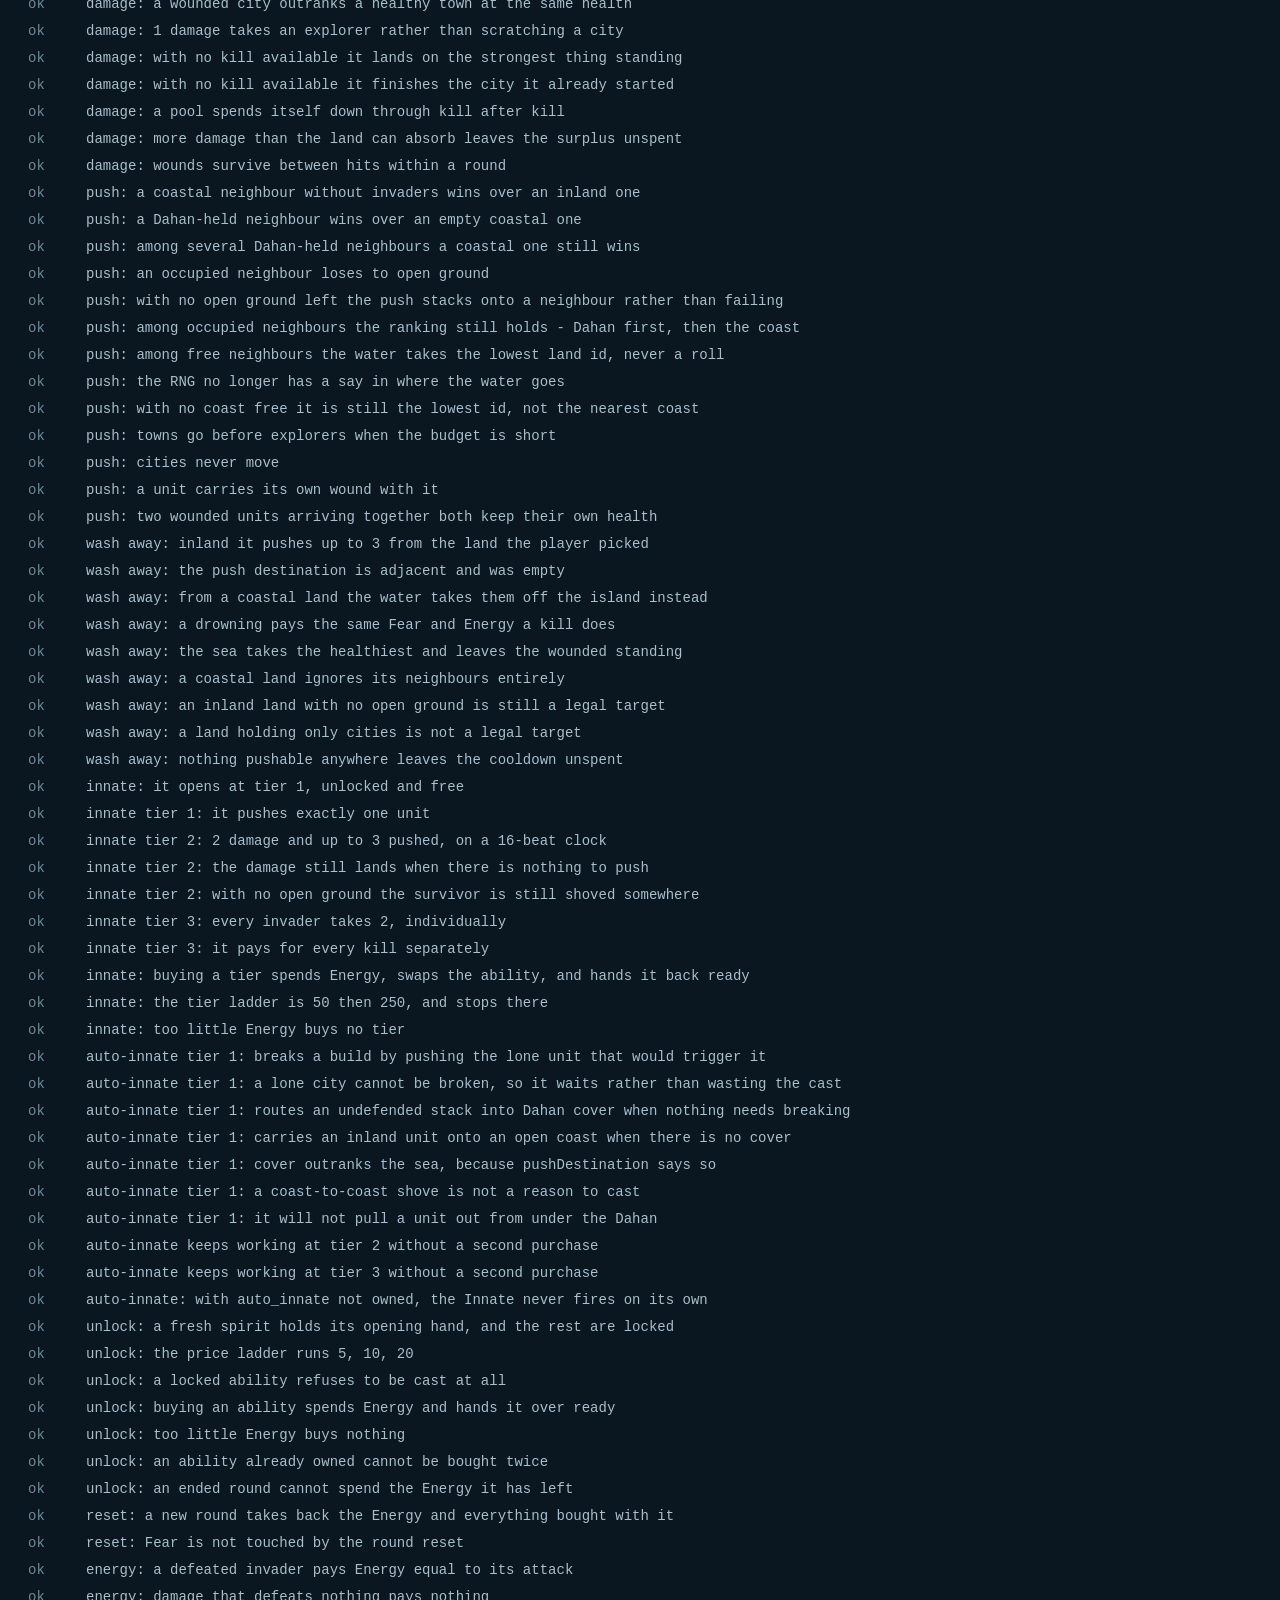
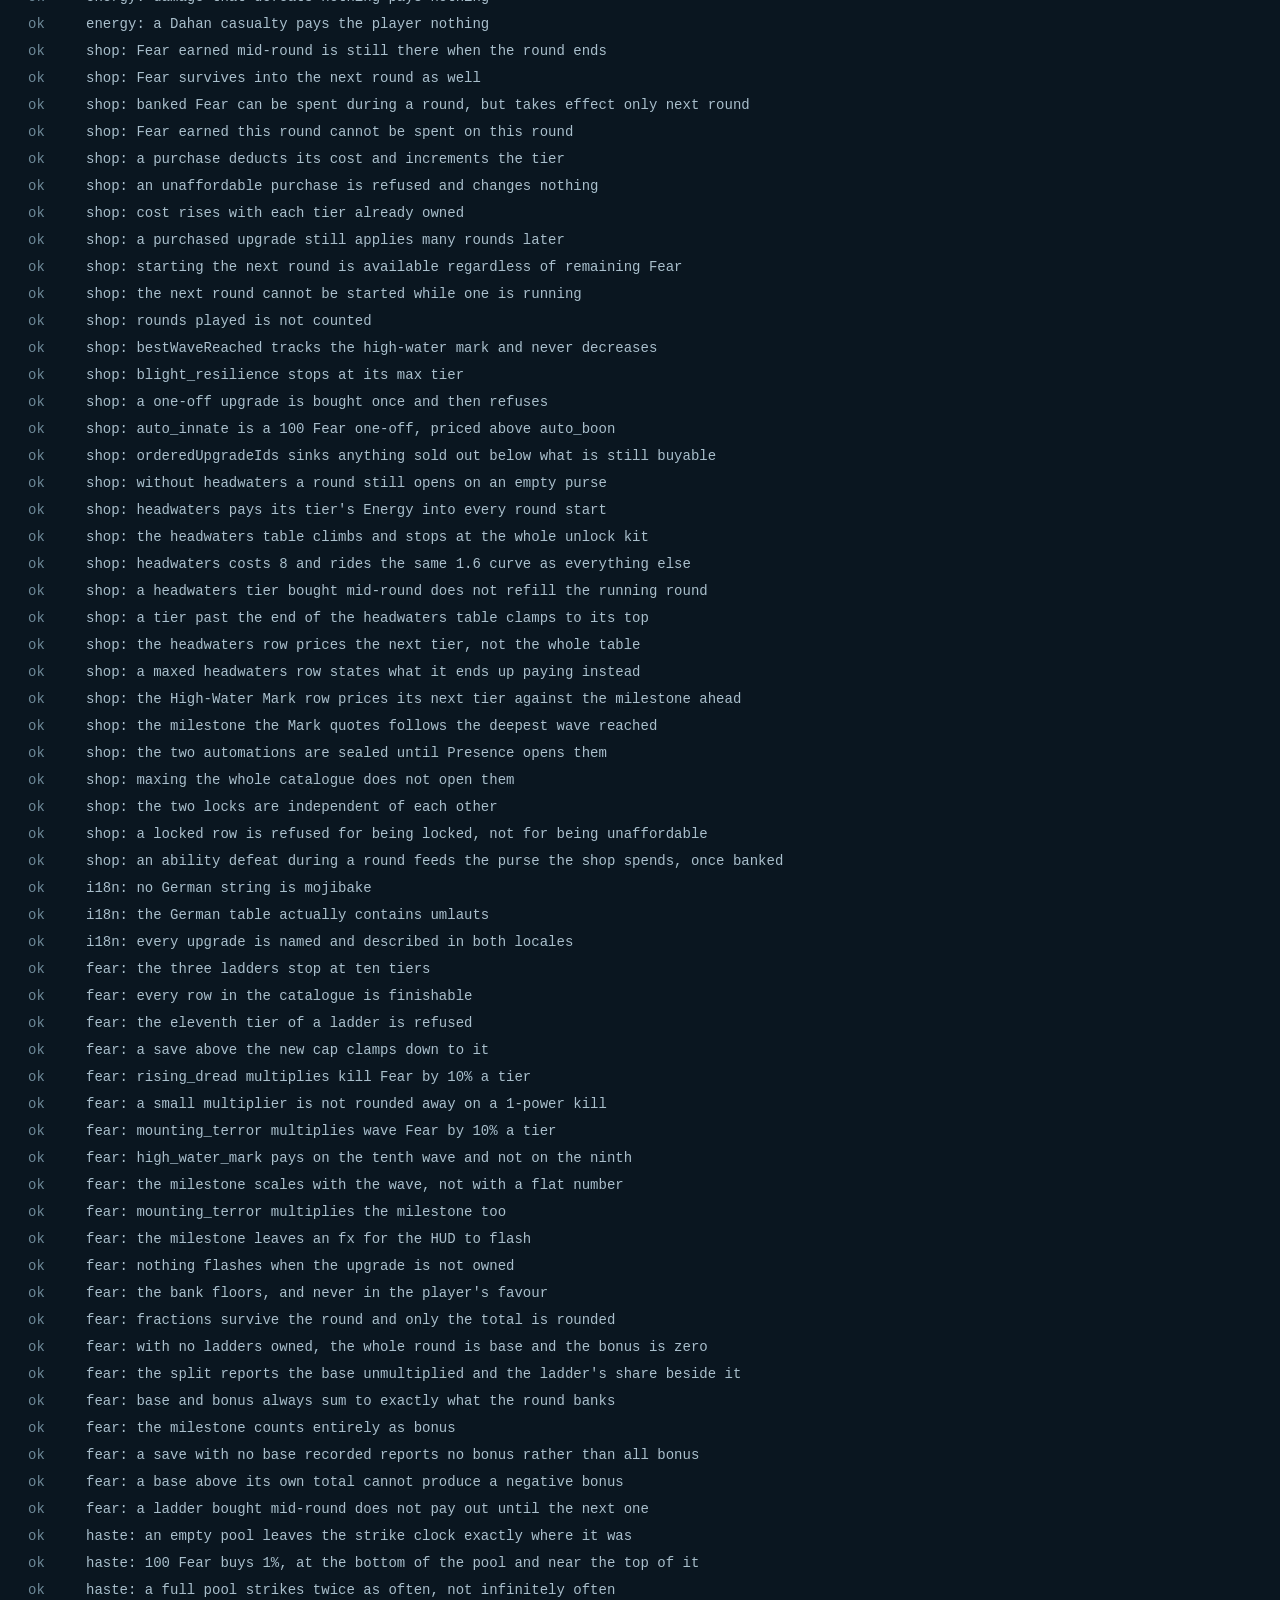
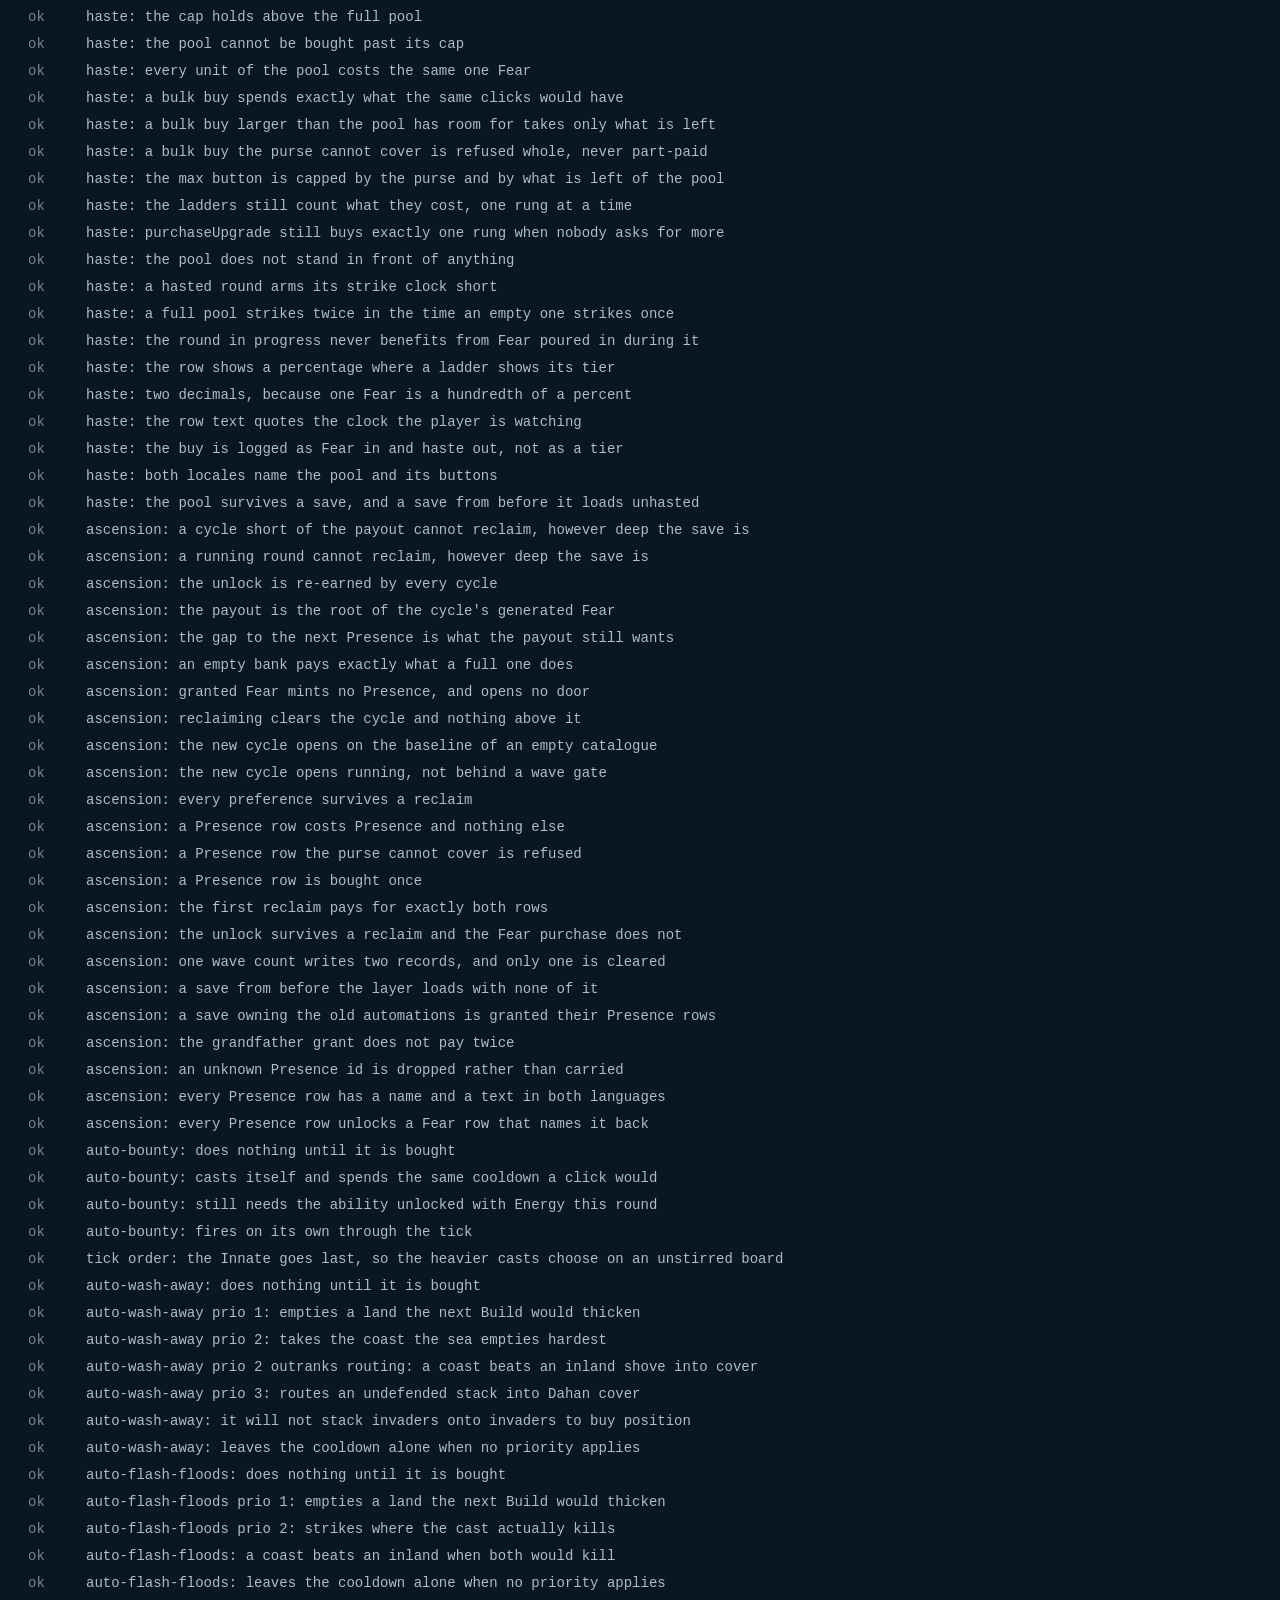
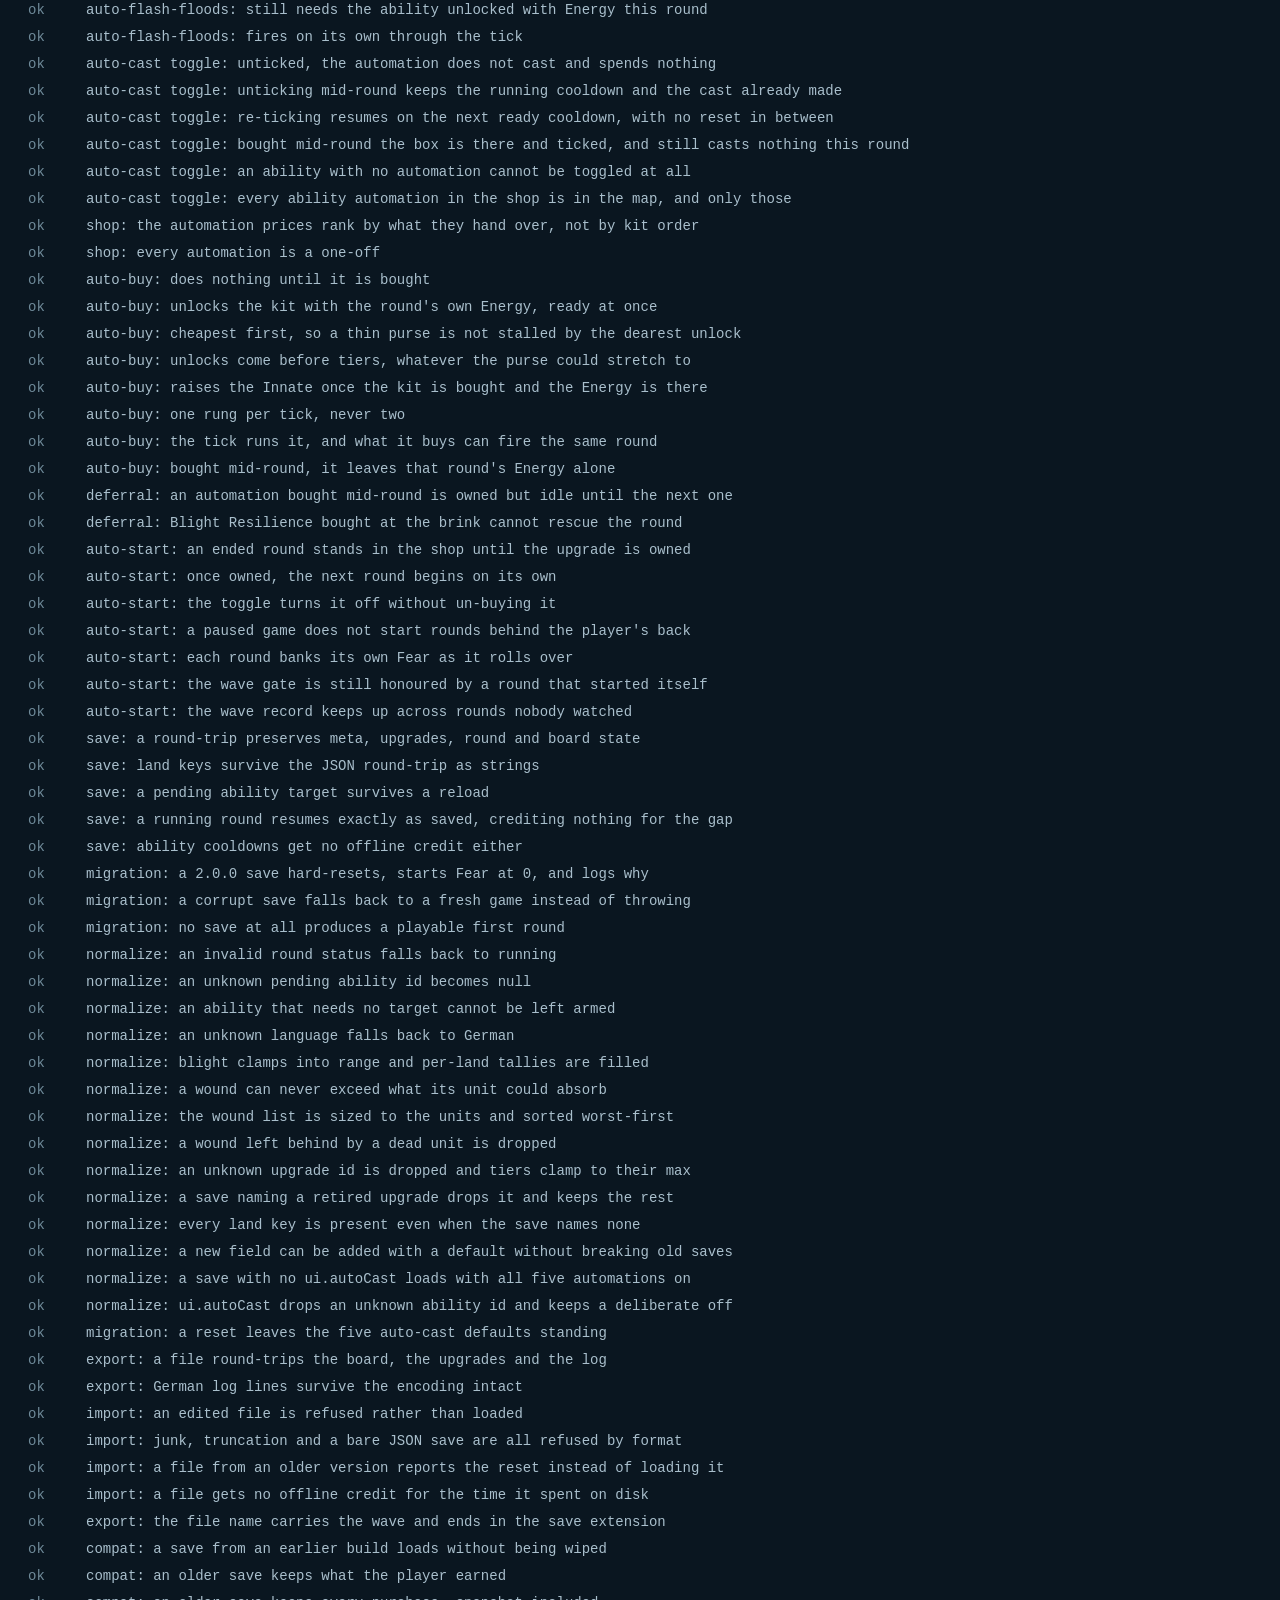
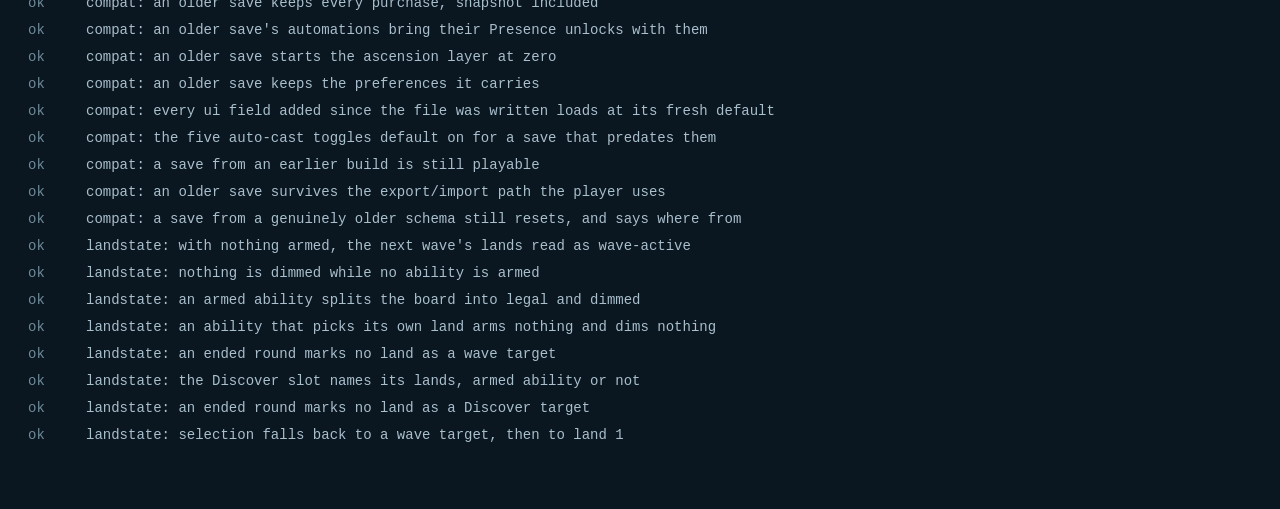
==== commit 079f5271: "Ascension added with presence shop, automation of start of new round and spending engery pushed to a" ====
--- a/tests.html
+++ b/tests.html
@@ -59,6 +59,7 @@
   <script src="tests/shop.test.js"></script>
   <script src="tests/fear.test.js"></script>
   <script src="tests/haste.test.js"></script>
+  <script src="tests/ascension.test.js"></script>
   <script src="tests/automation.test.js"></script>
   <script src="tests/save.test.js"></script>
   <!-- The fixture is data, not a suite, and has to be loaded before the checks that read it. -->
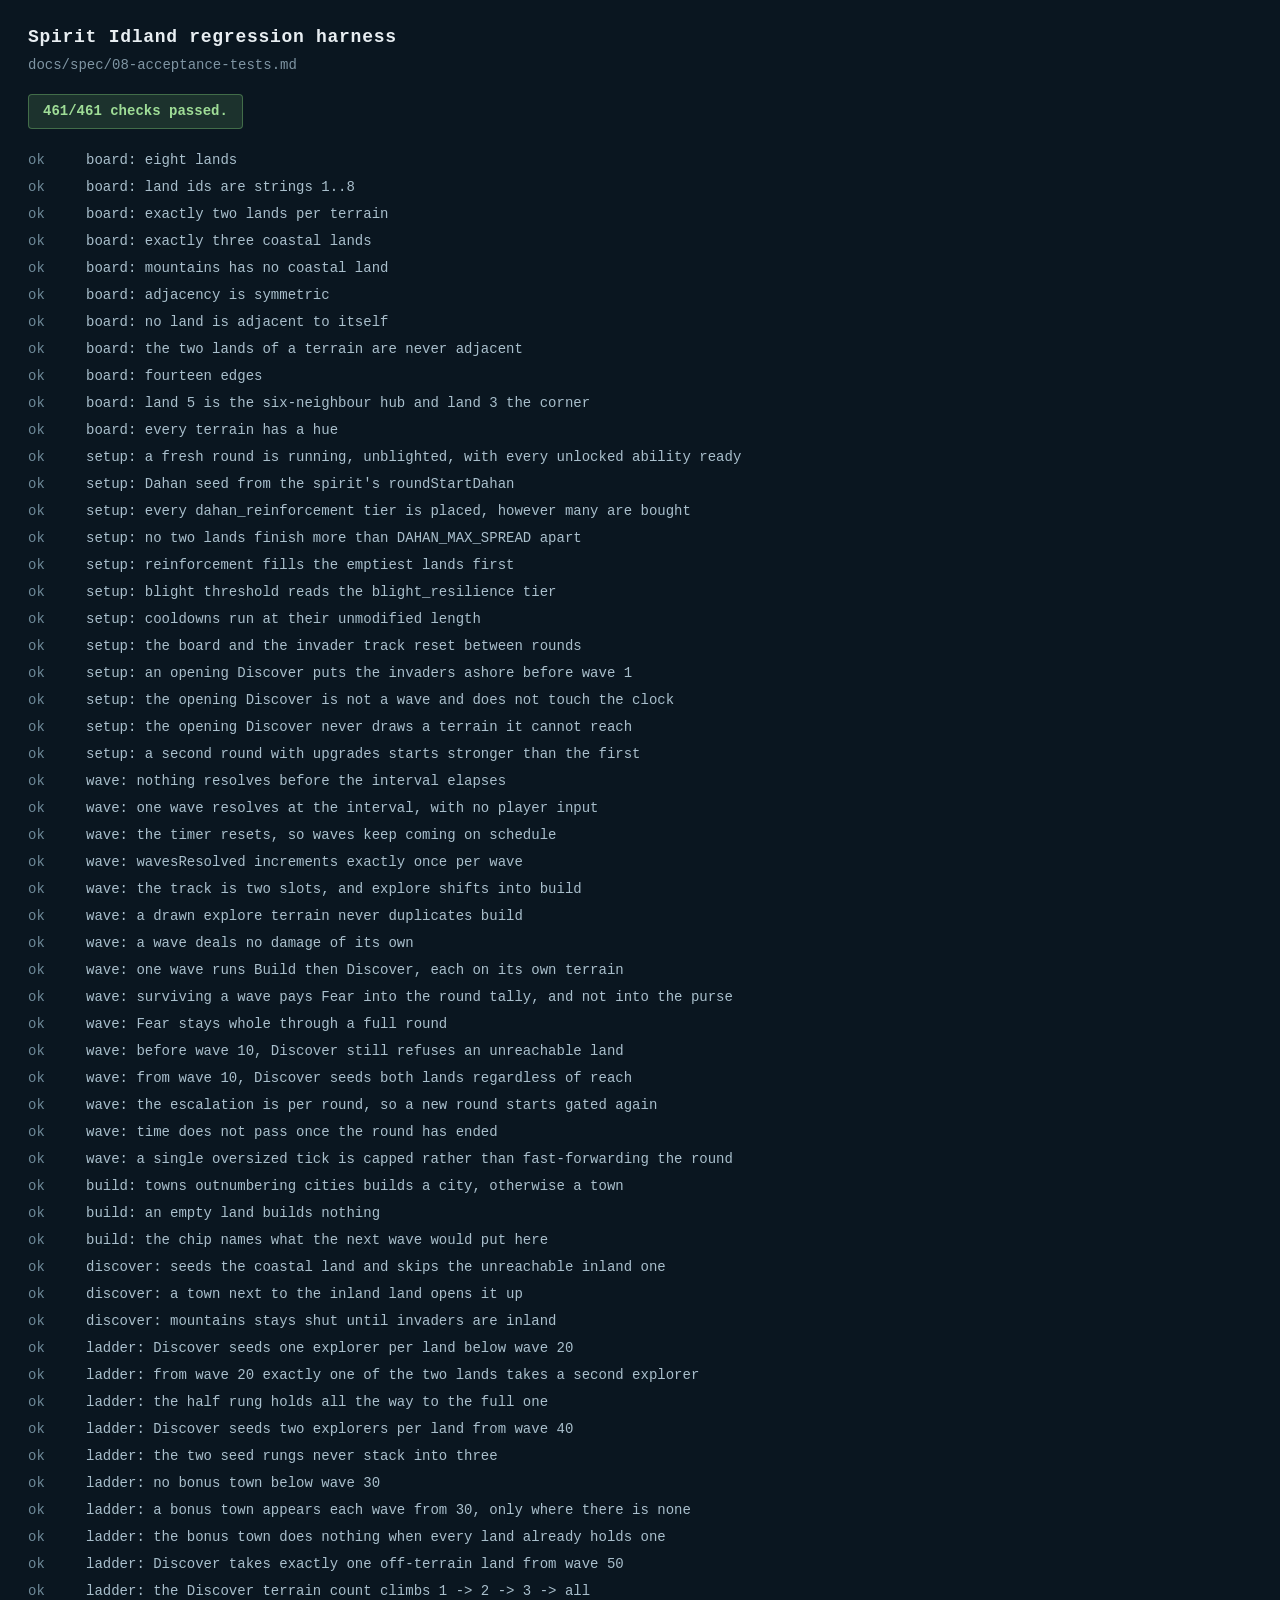
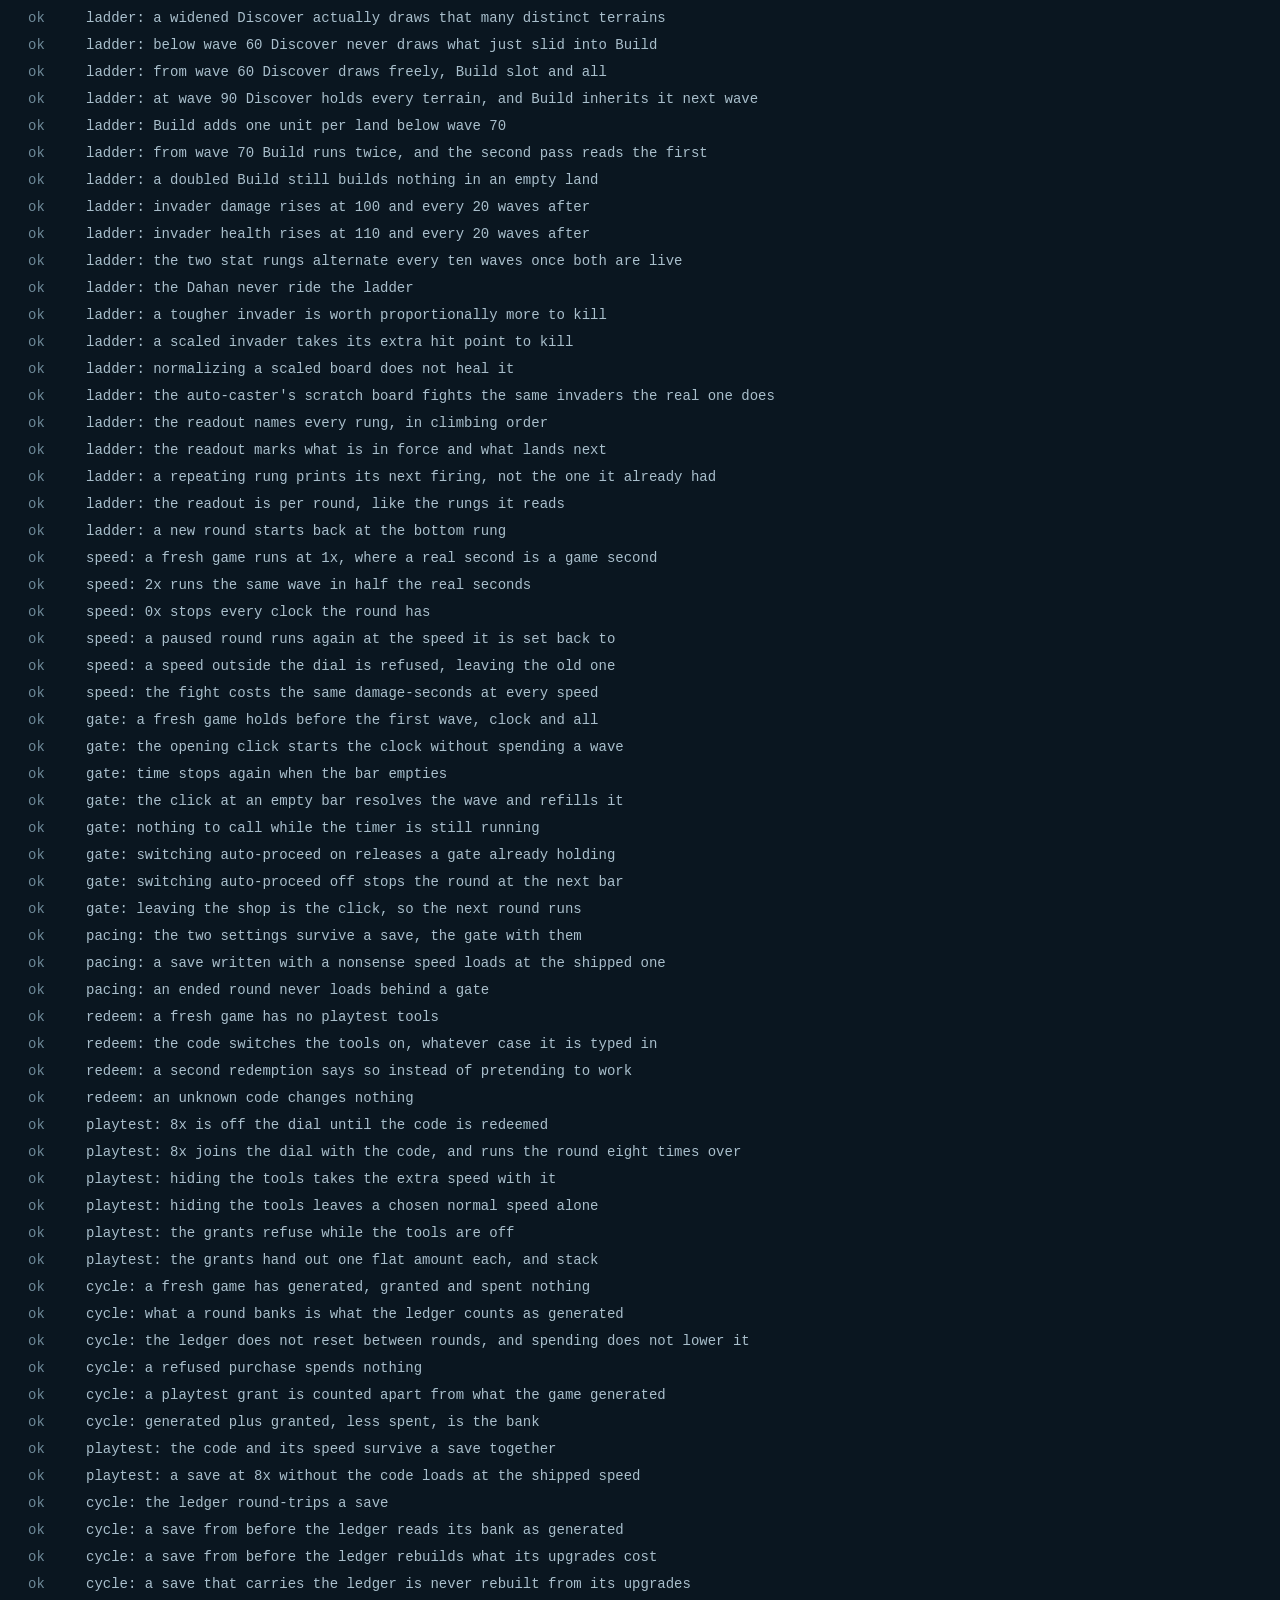
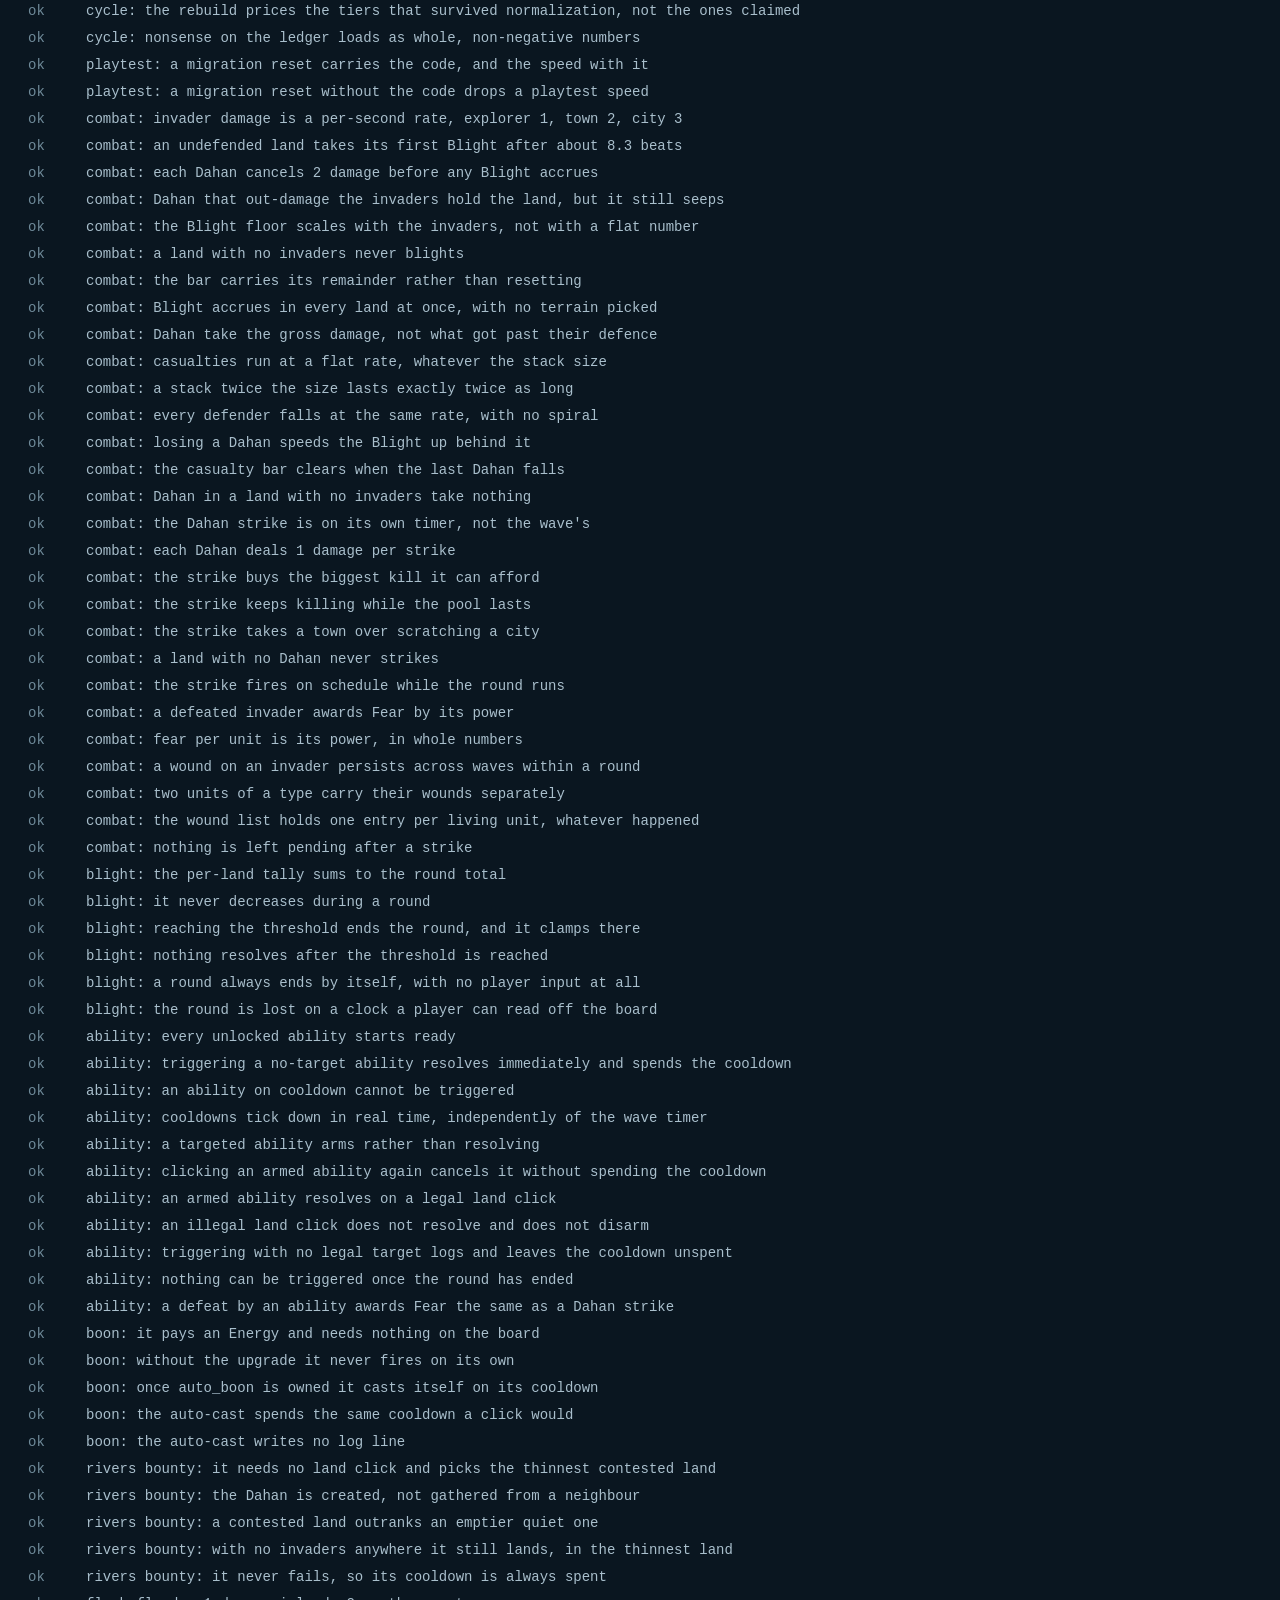
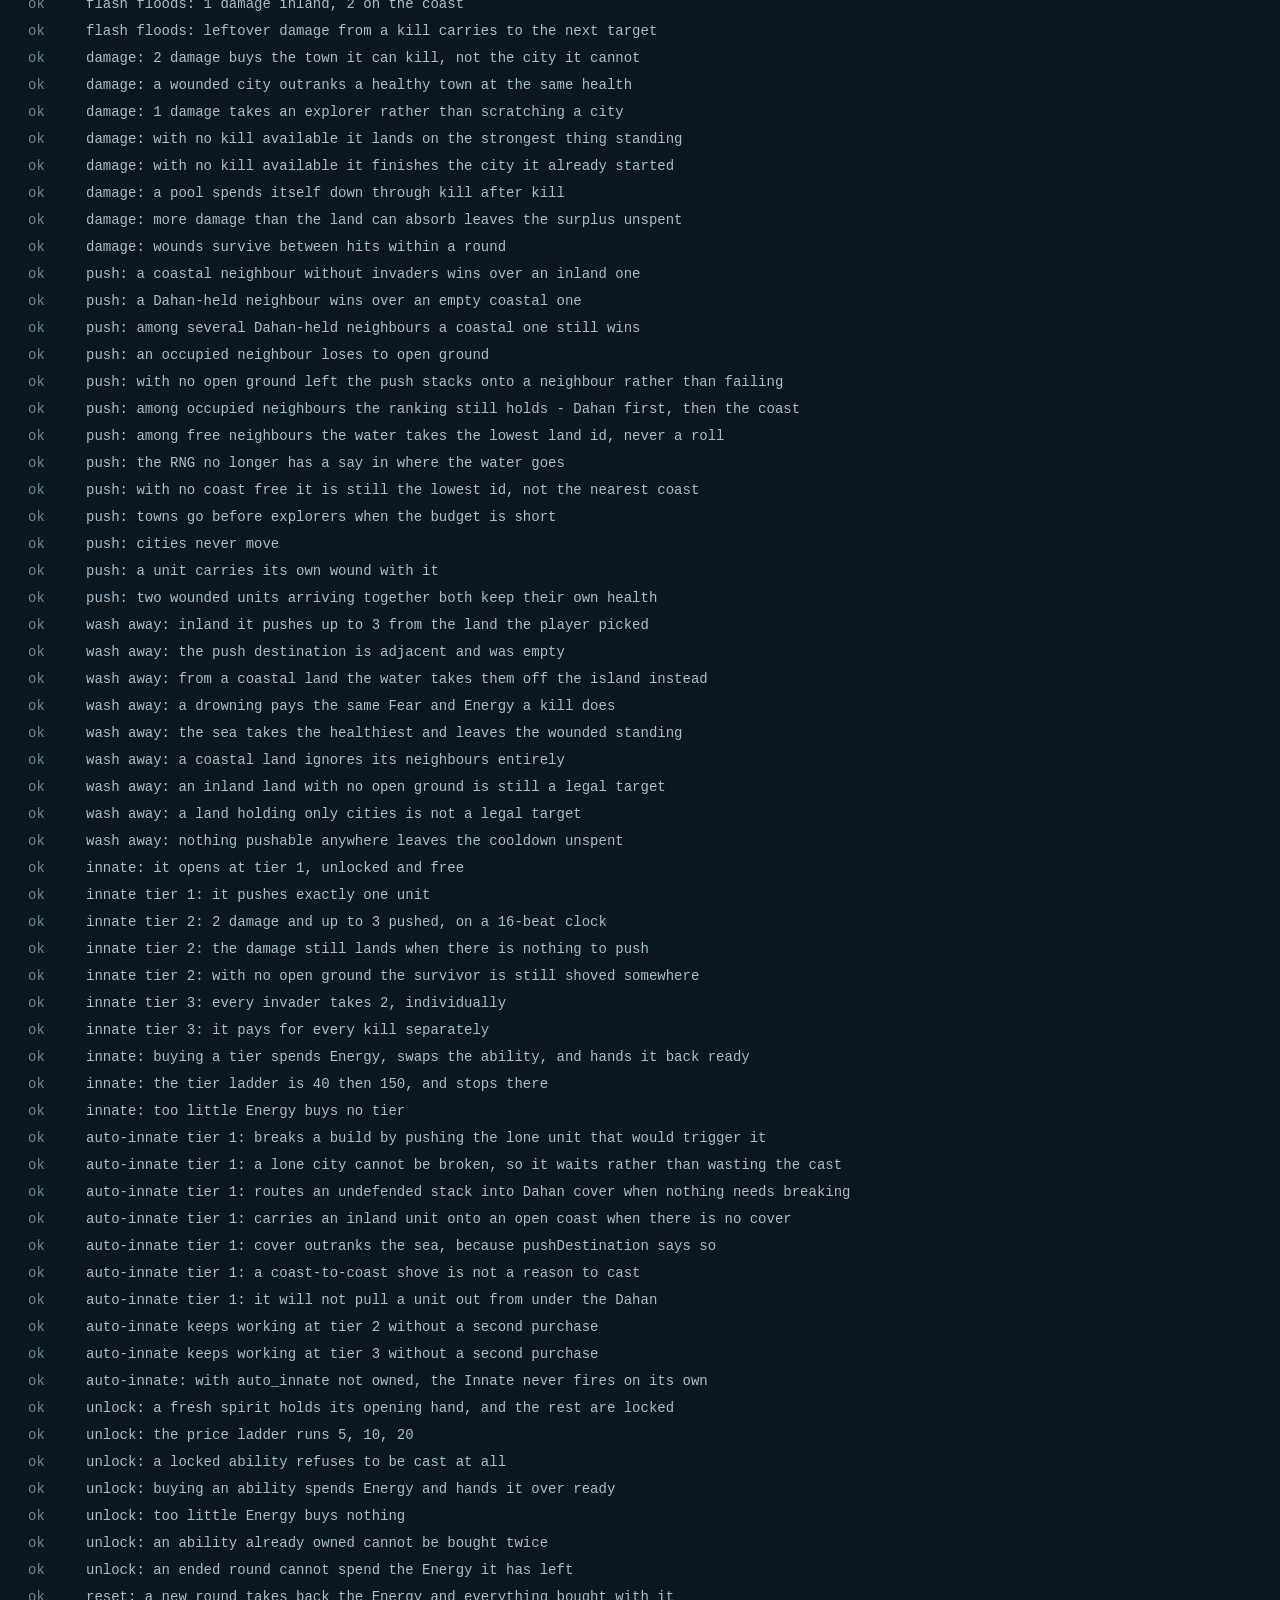
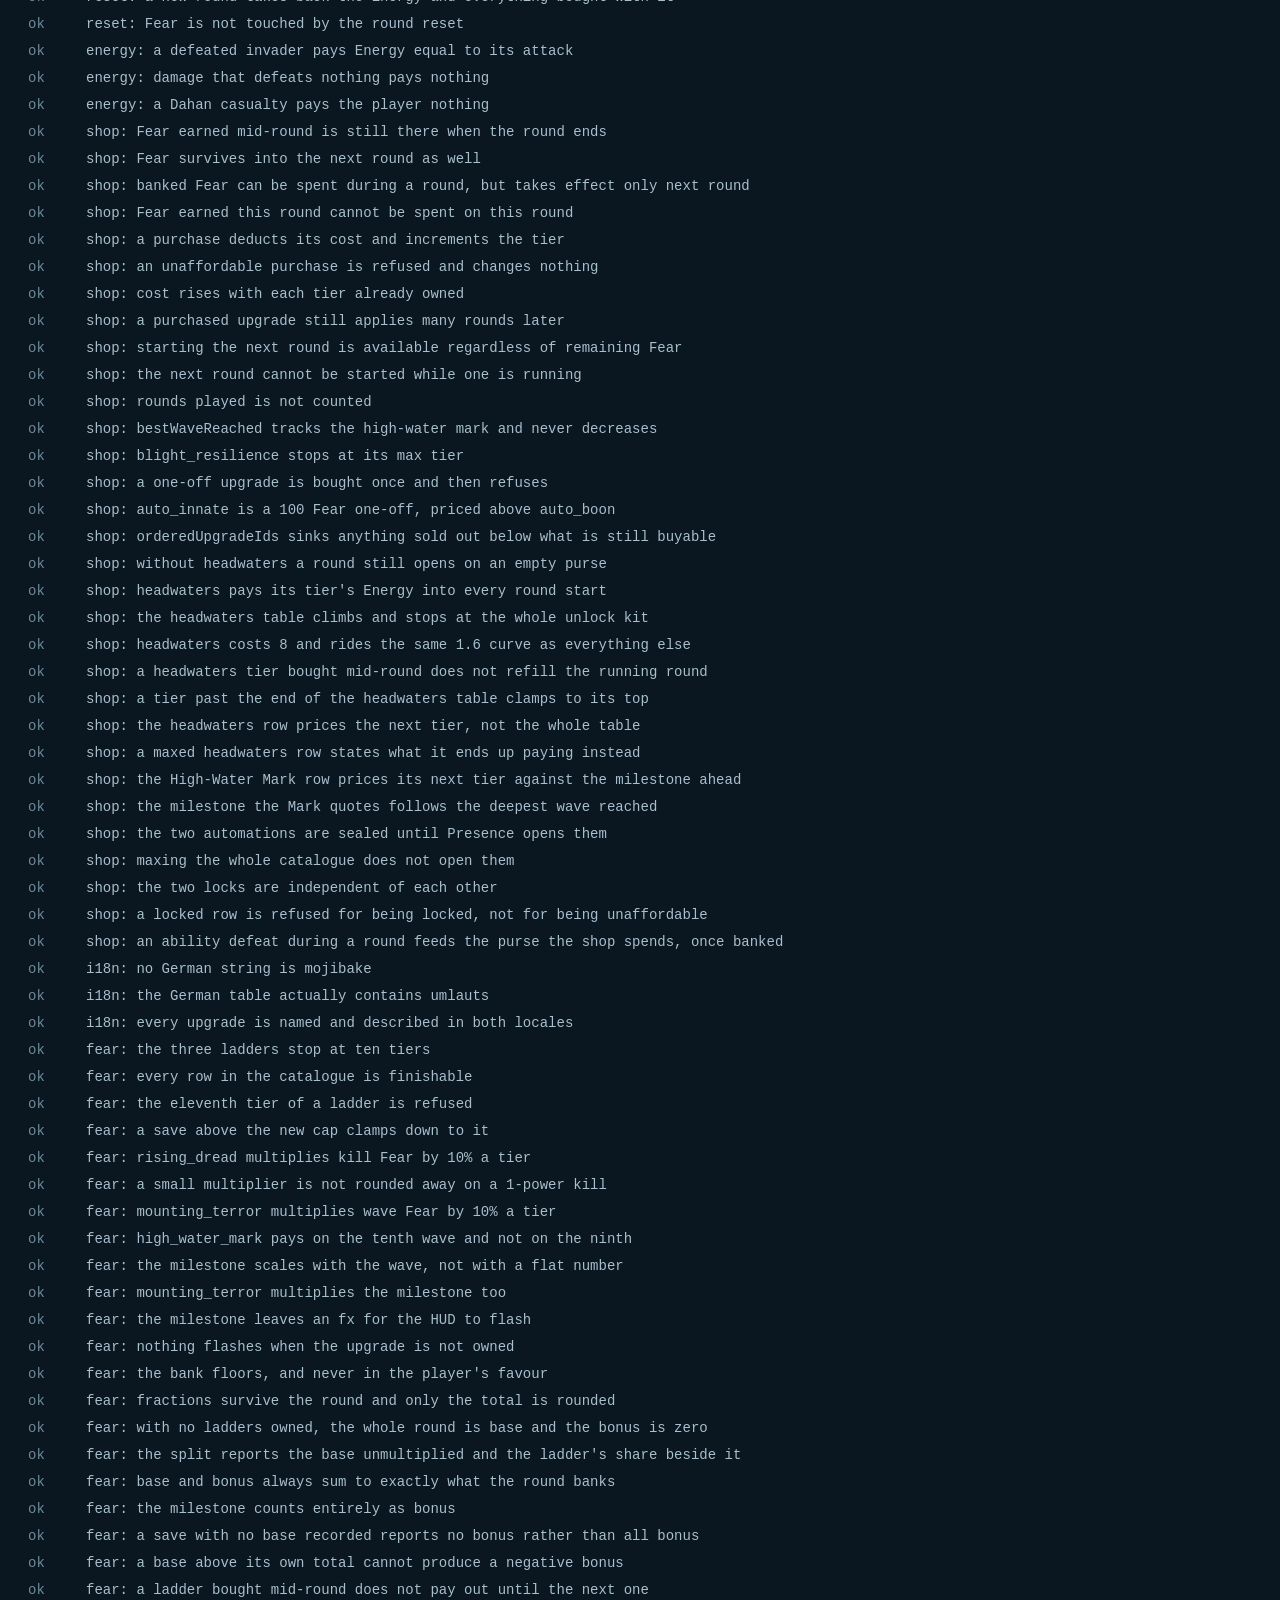
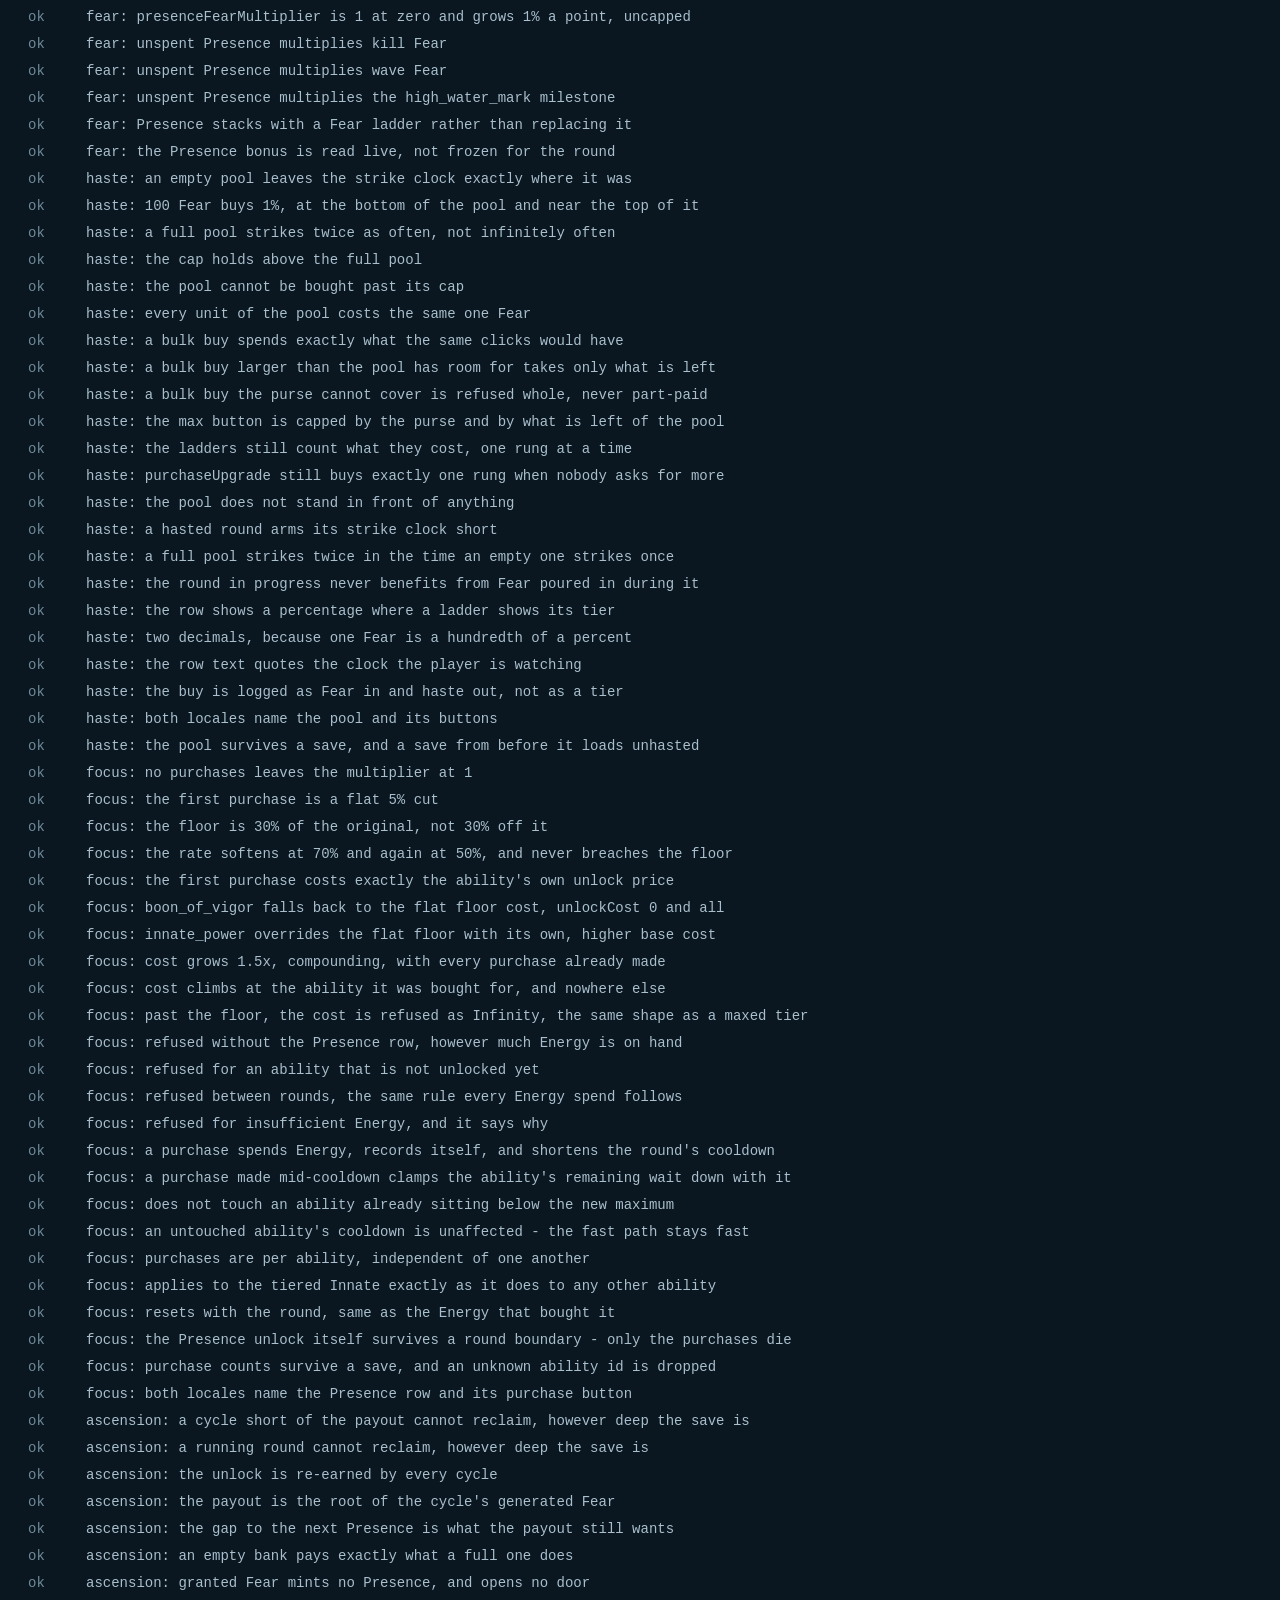
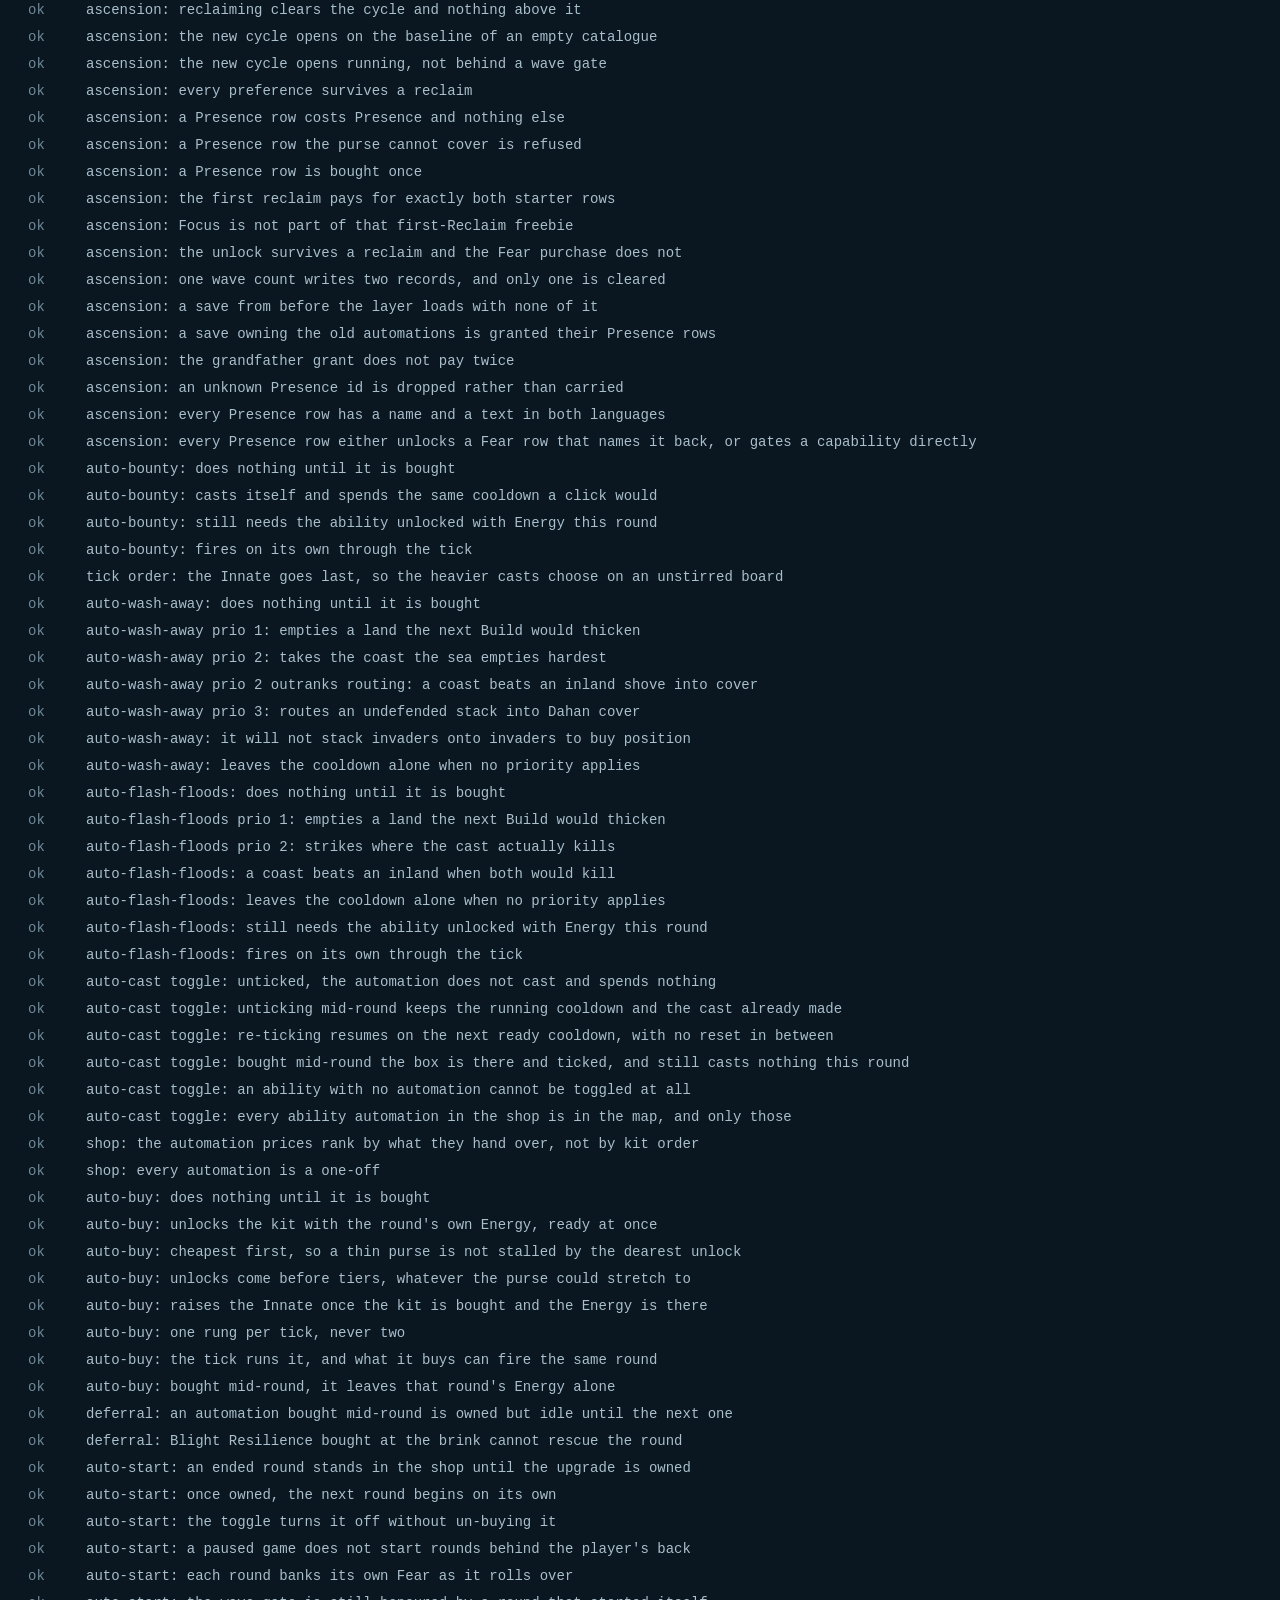
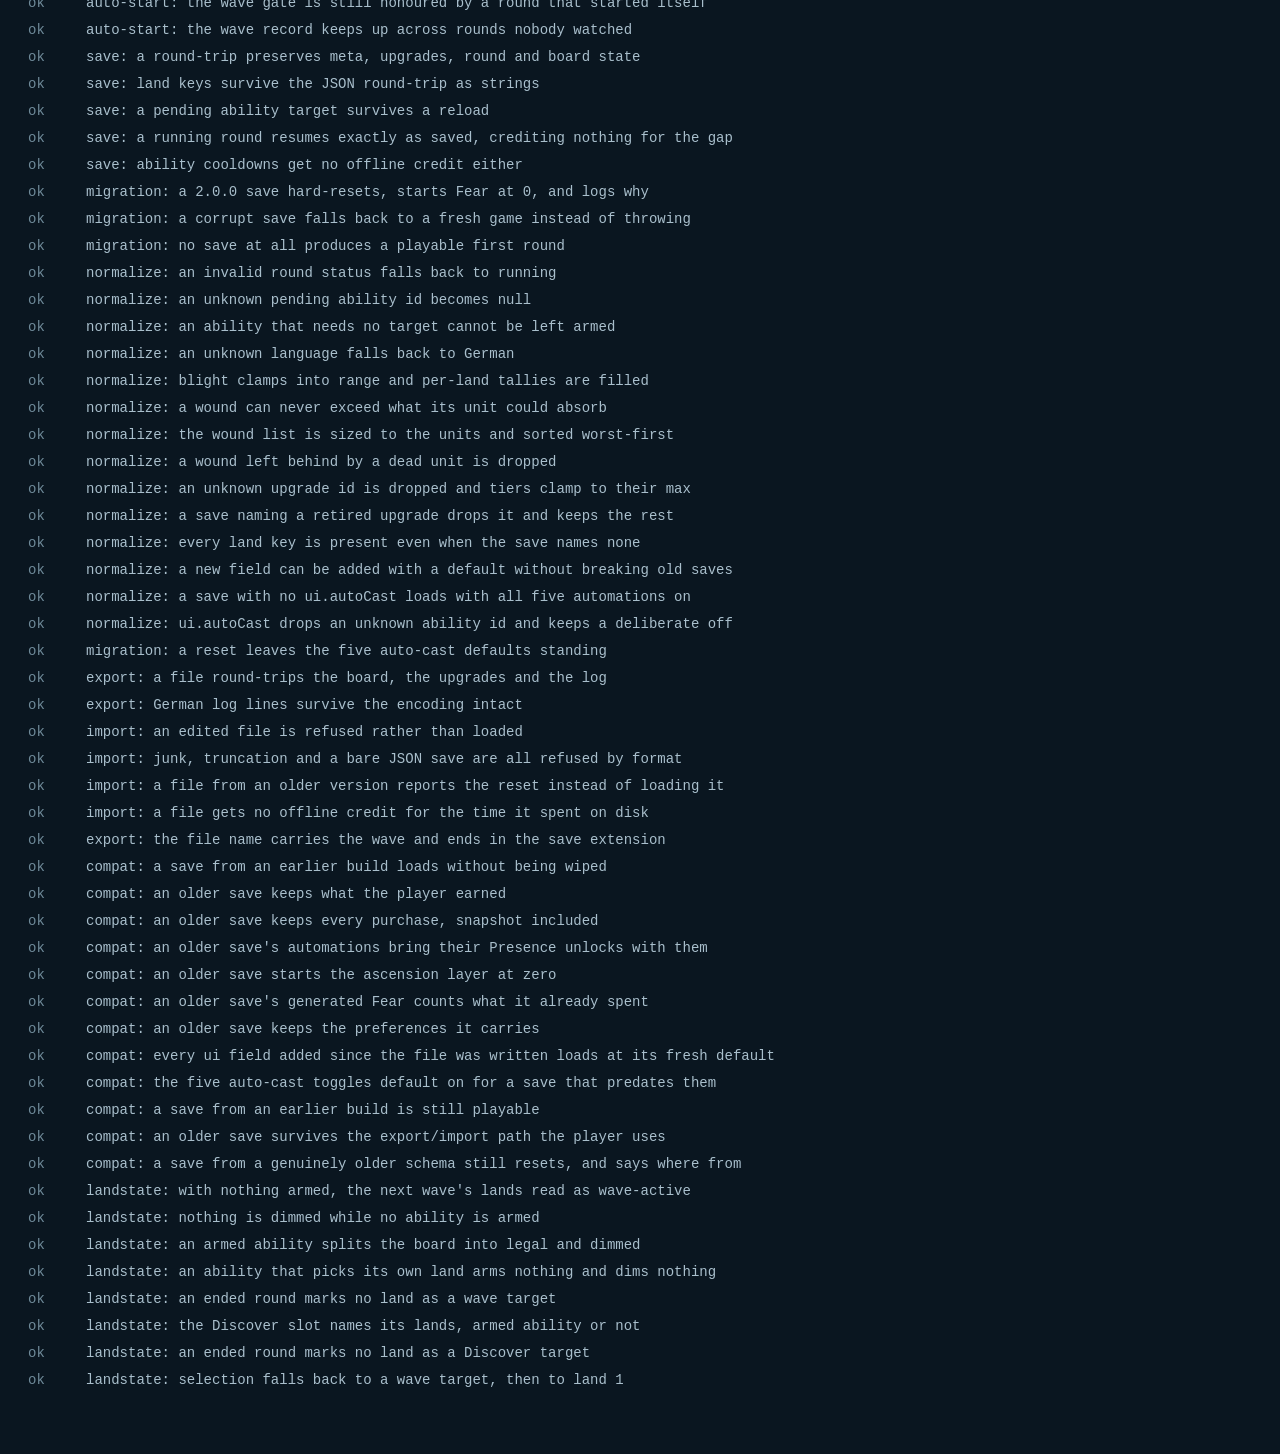
==== commit 45ecfee0: "Add Focus: spend Energy mid-round to shorten ability cooldowns New Presence row (presence_current_qu" ====
--- a/tests.html
+++ b/tests.html
@@ -59,6 +59,7 @@
   <script src="tests/shop.test.js"></script>
   <script src="tests/fear.test.js"></script>
   <script src="tests/haste.test.js"></script>
+  <script src="tests/focus.test.js"></script>
   <script src="tests/ascension.test.js"></script>
   <script src="tests/automation.test.js"></script>
   <script src="tests/save.test.js"></script>
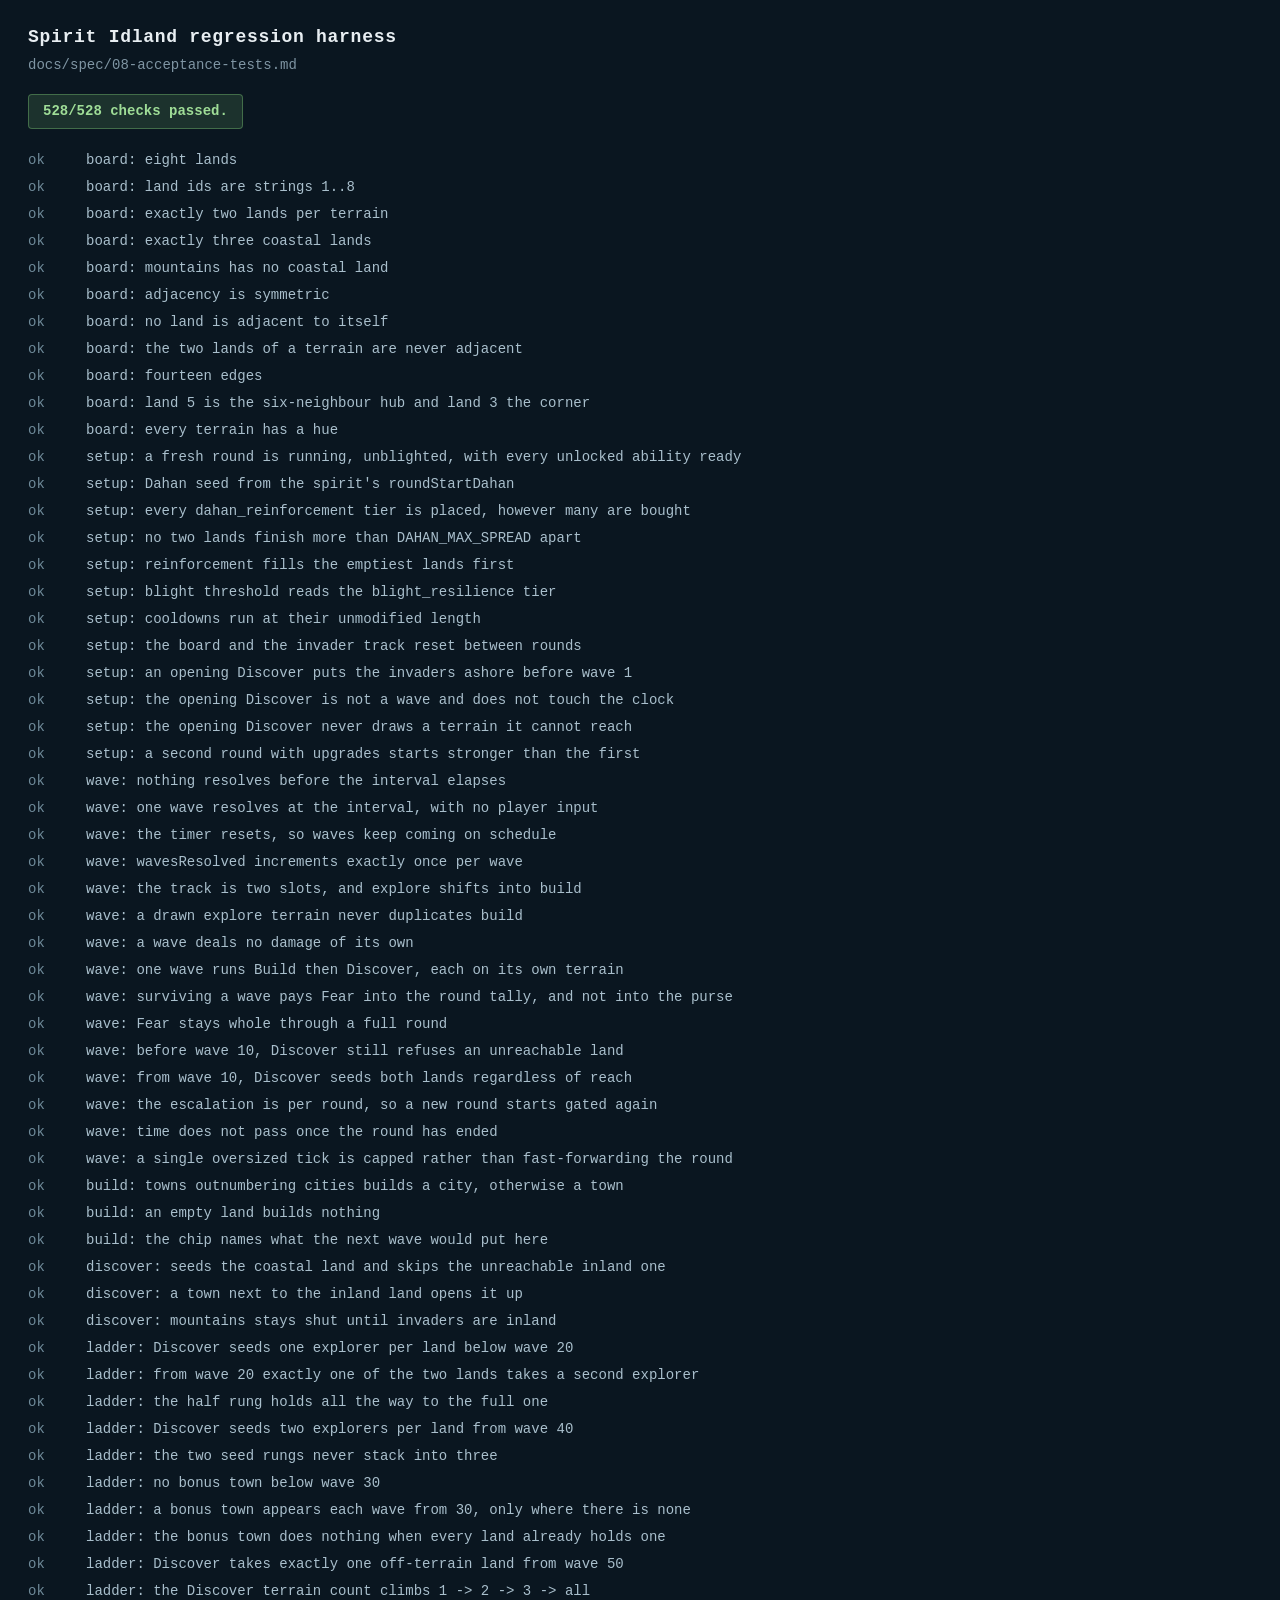
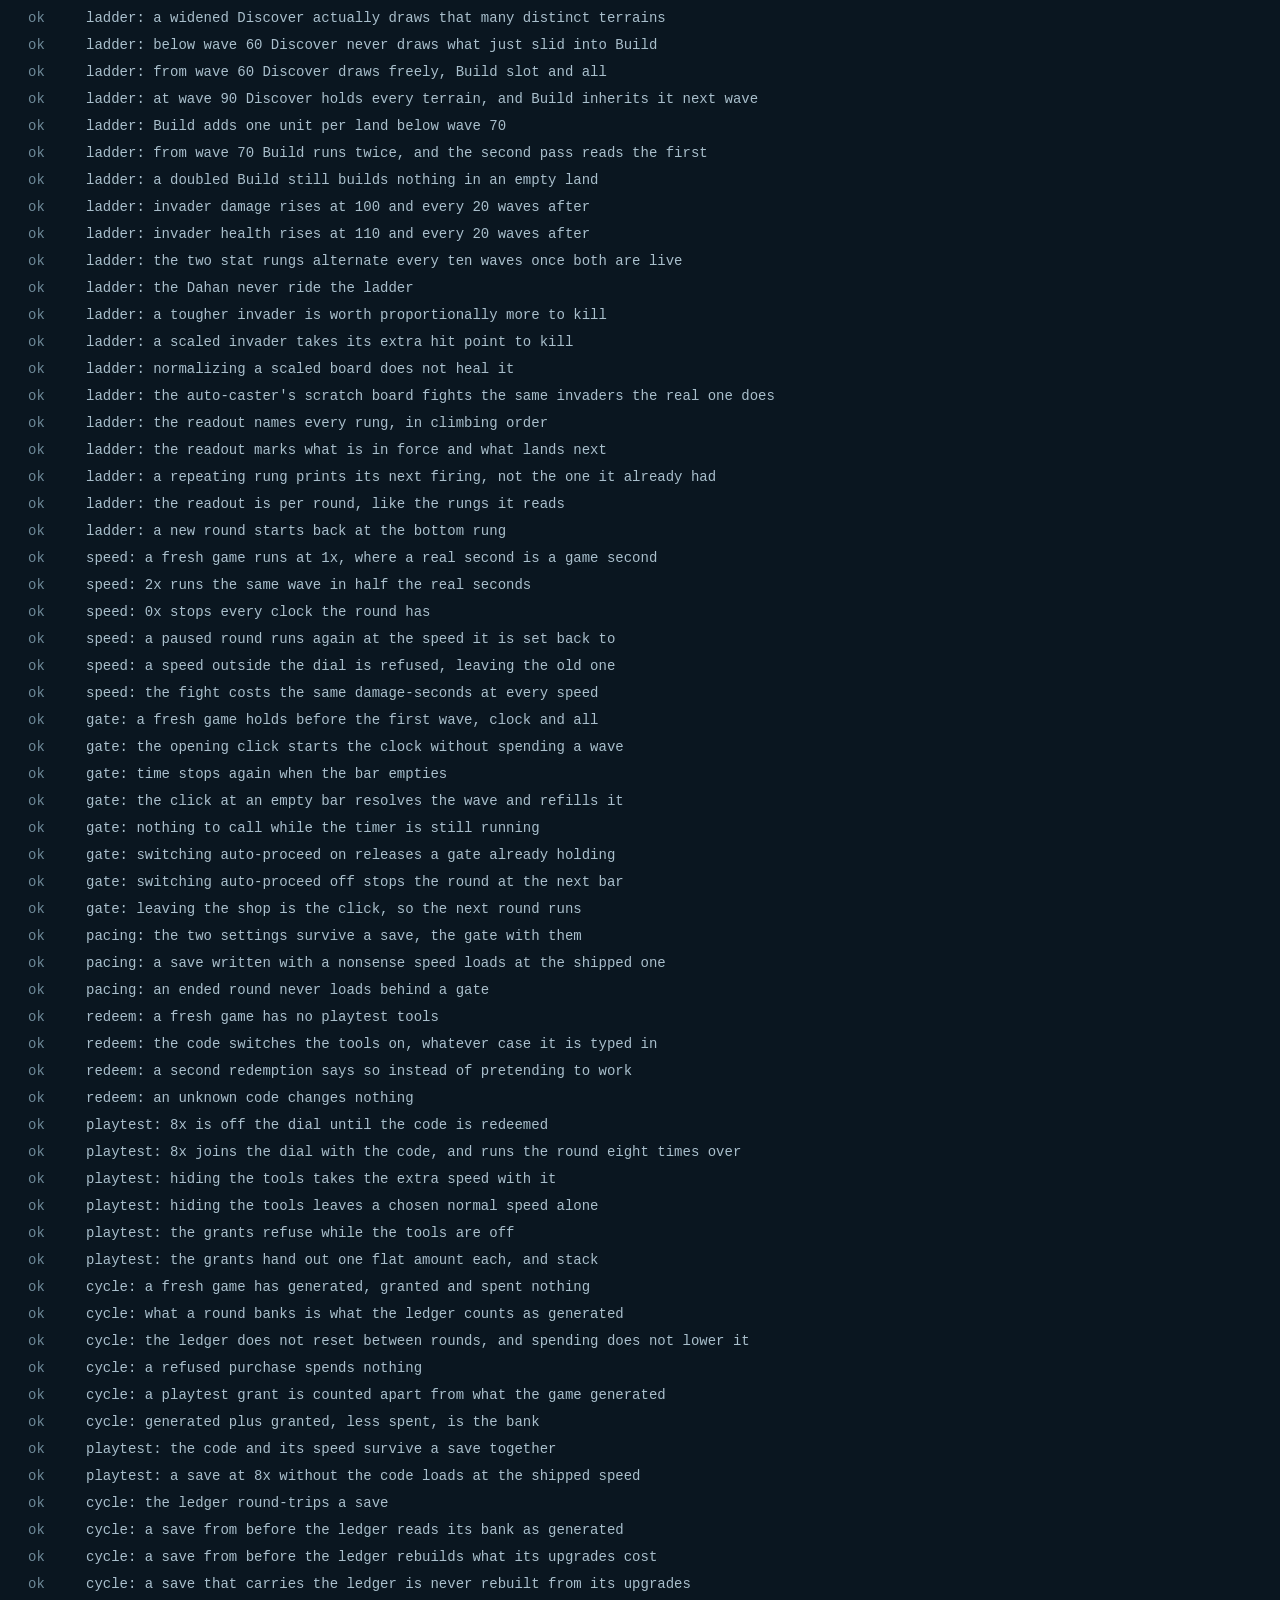
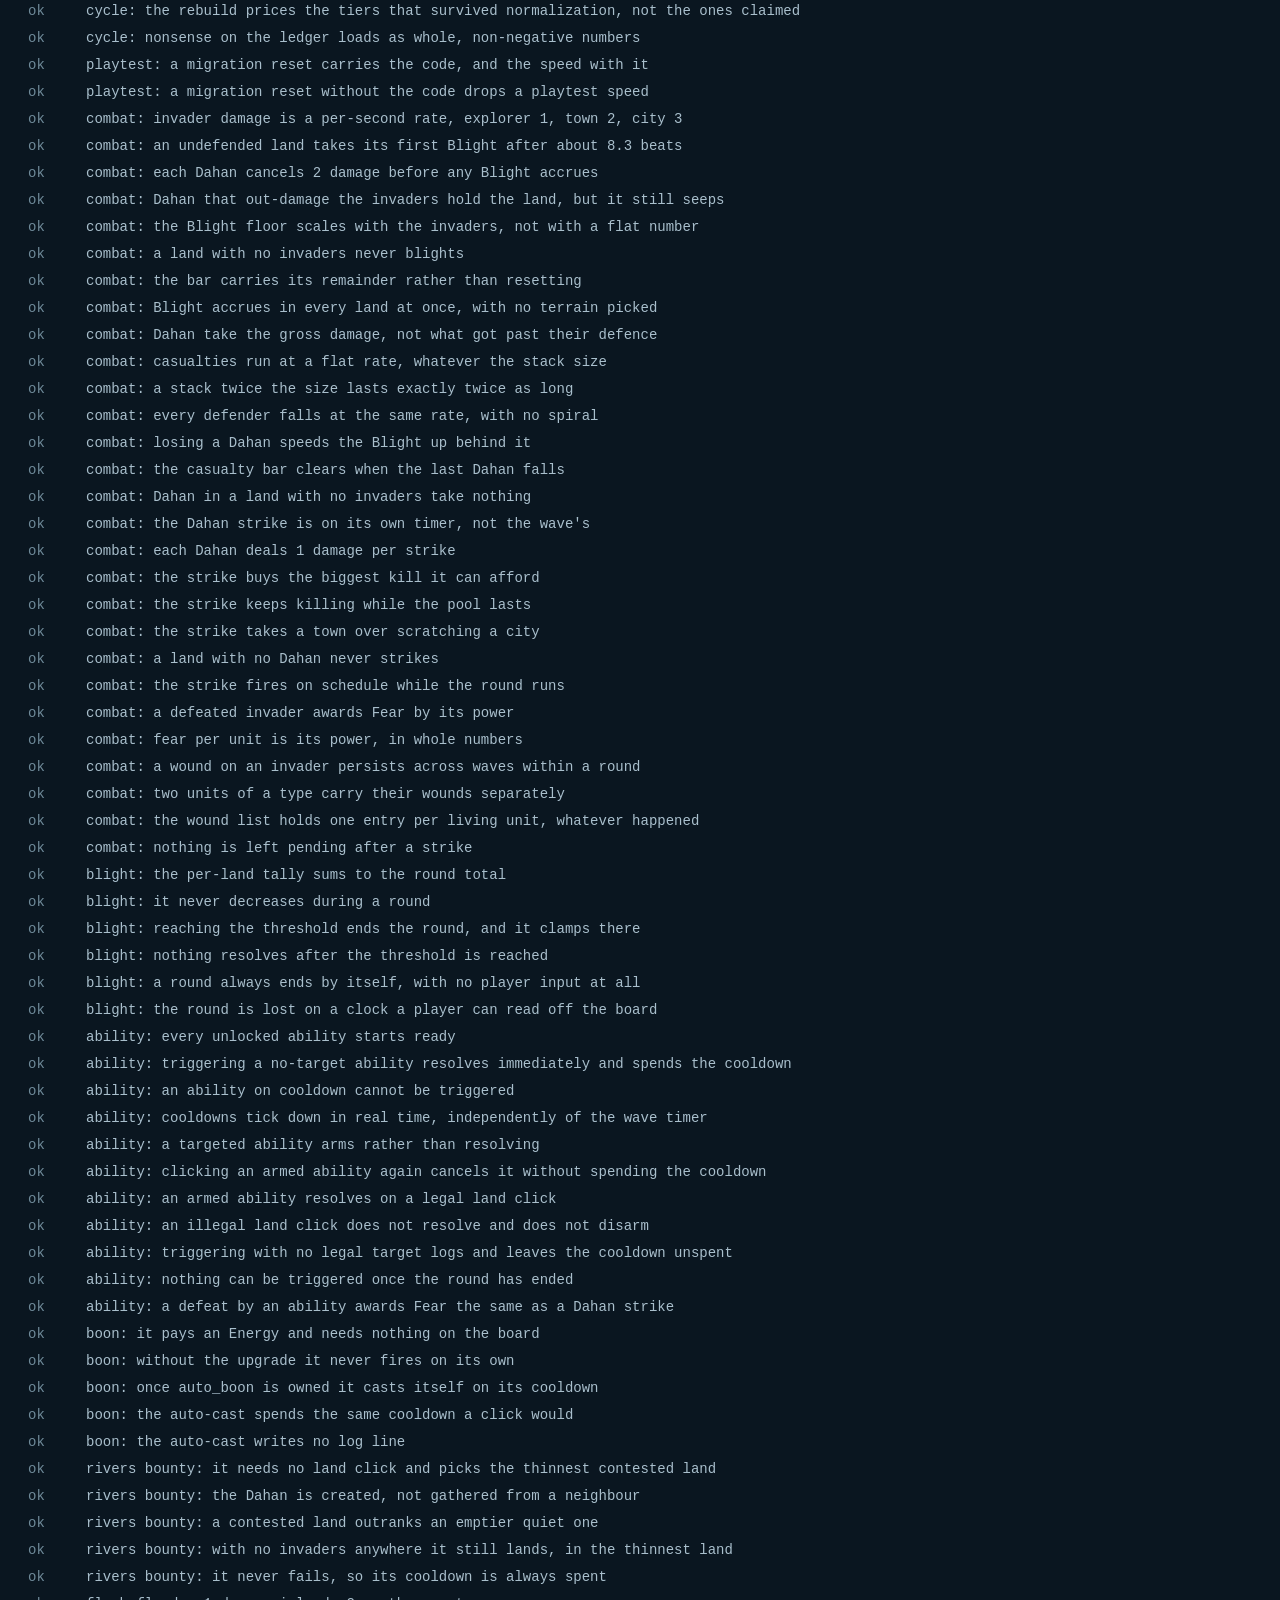
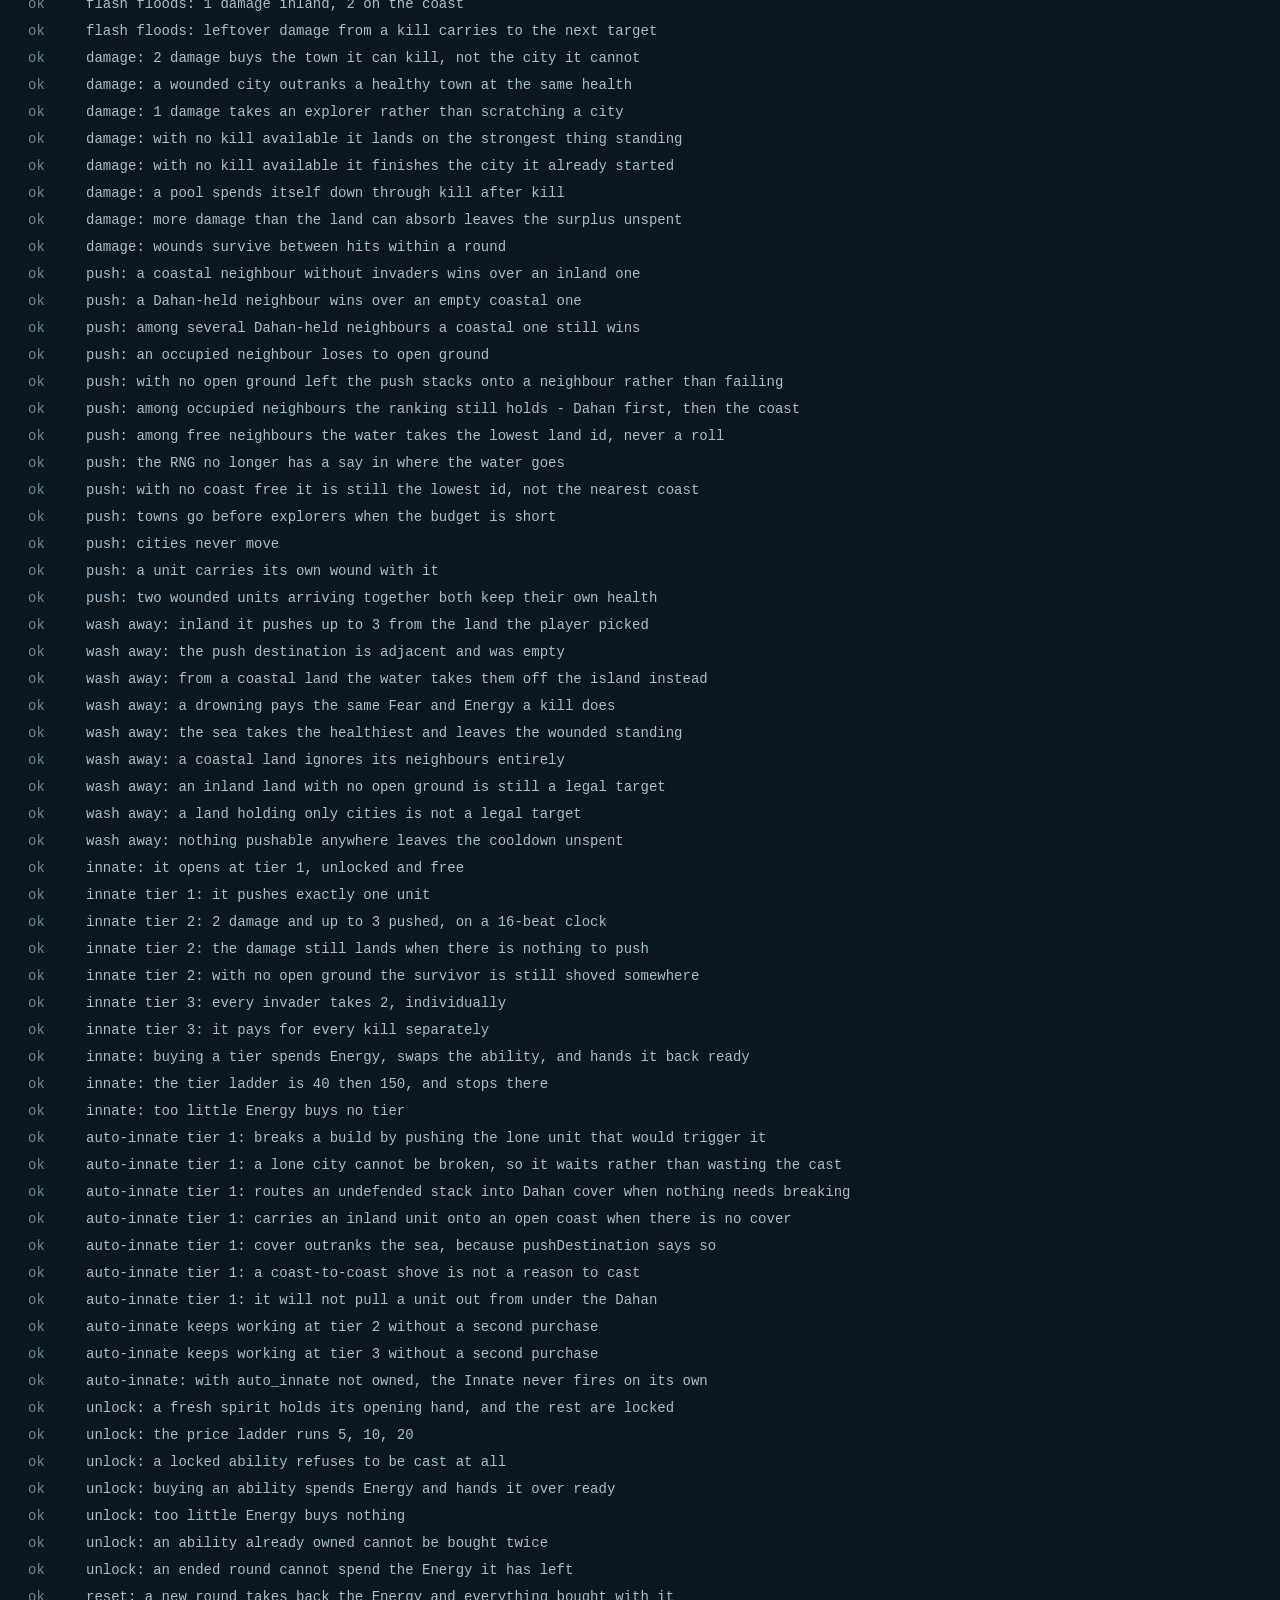
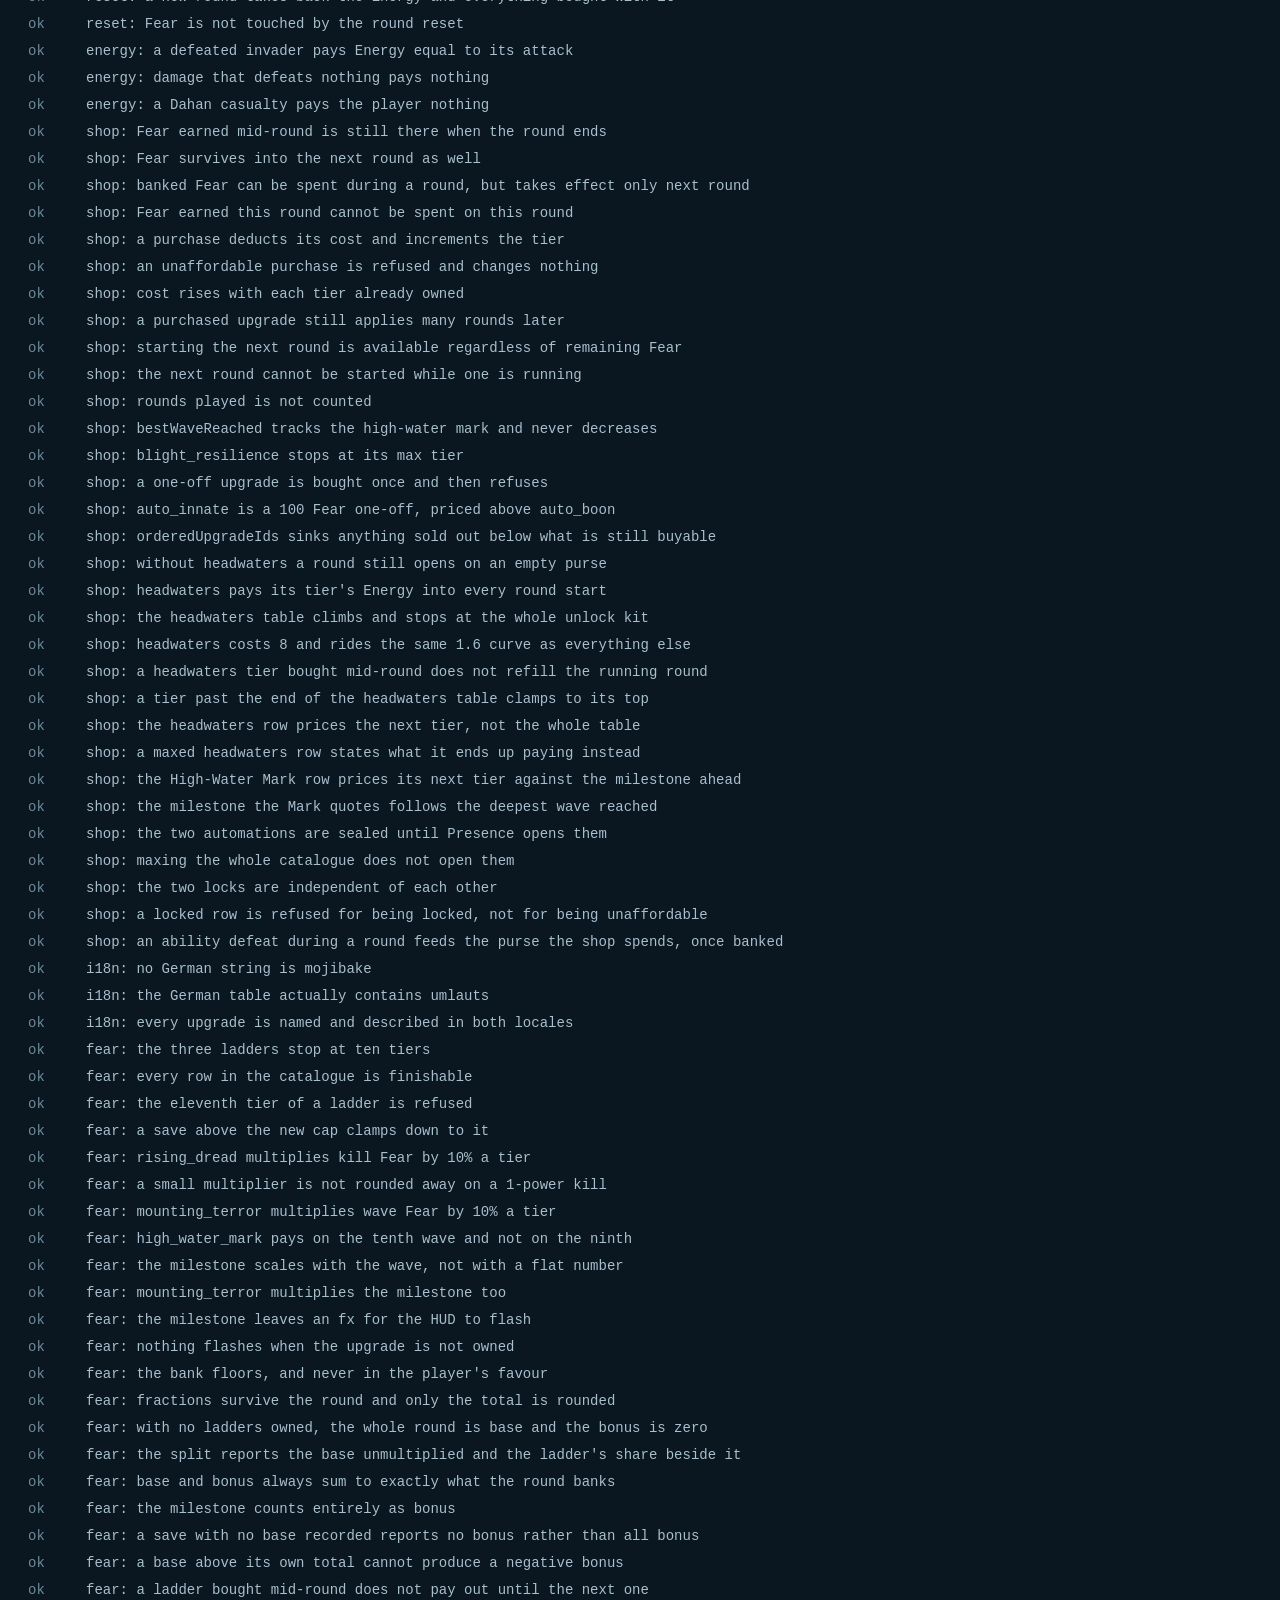
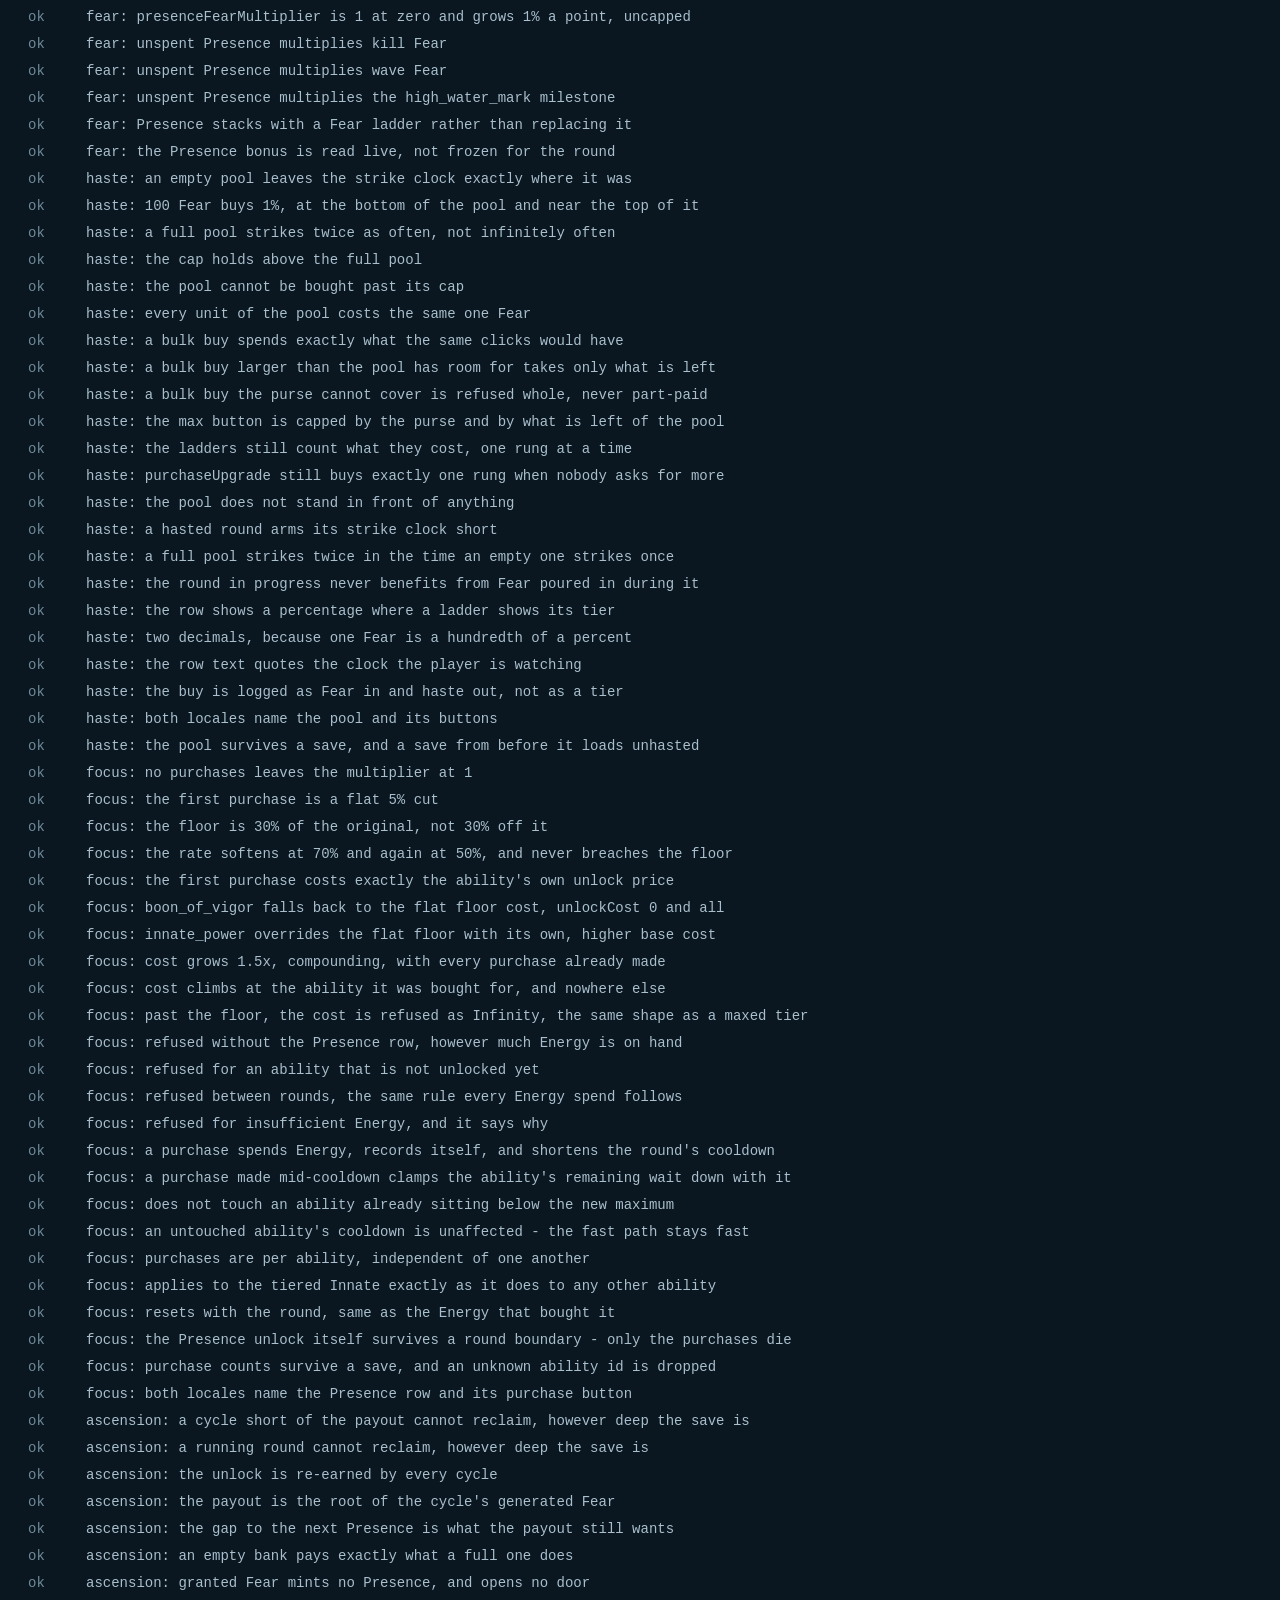
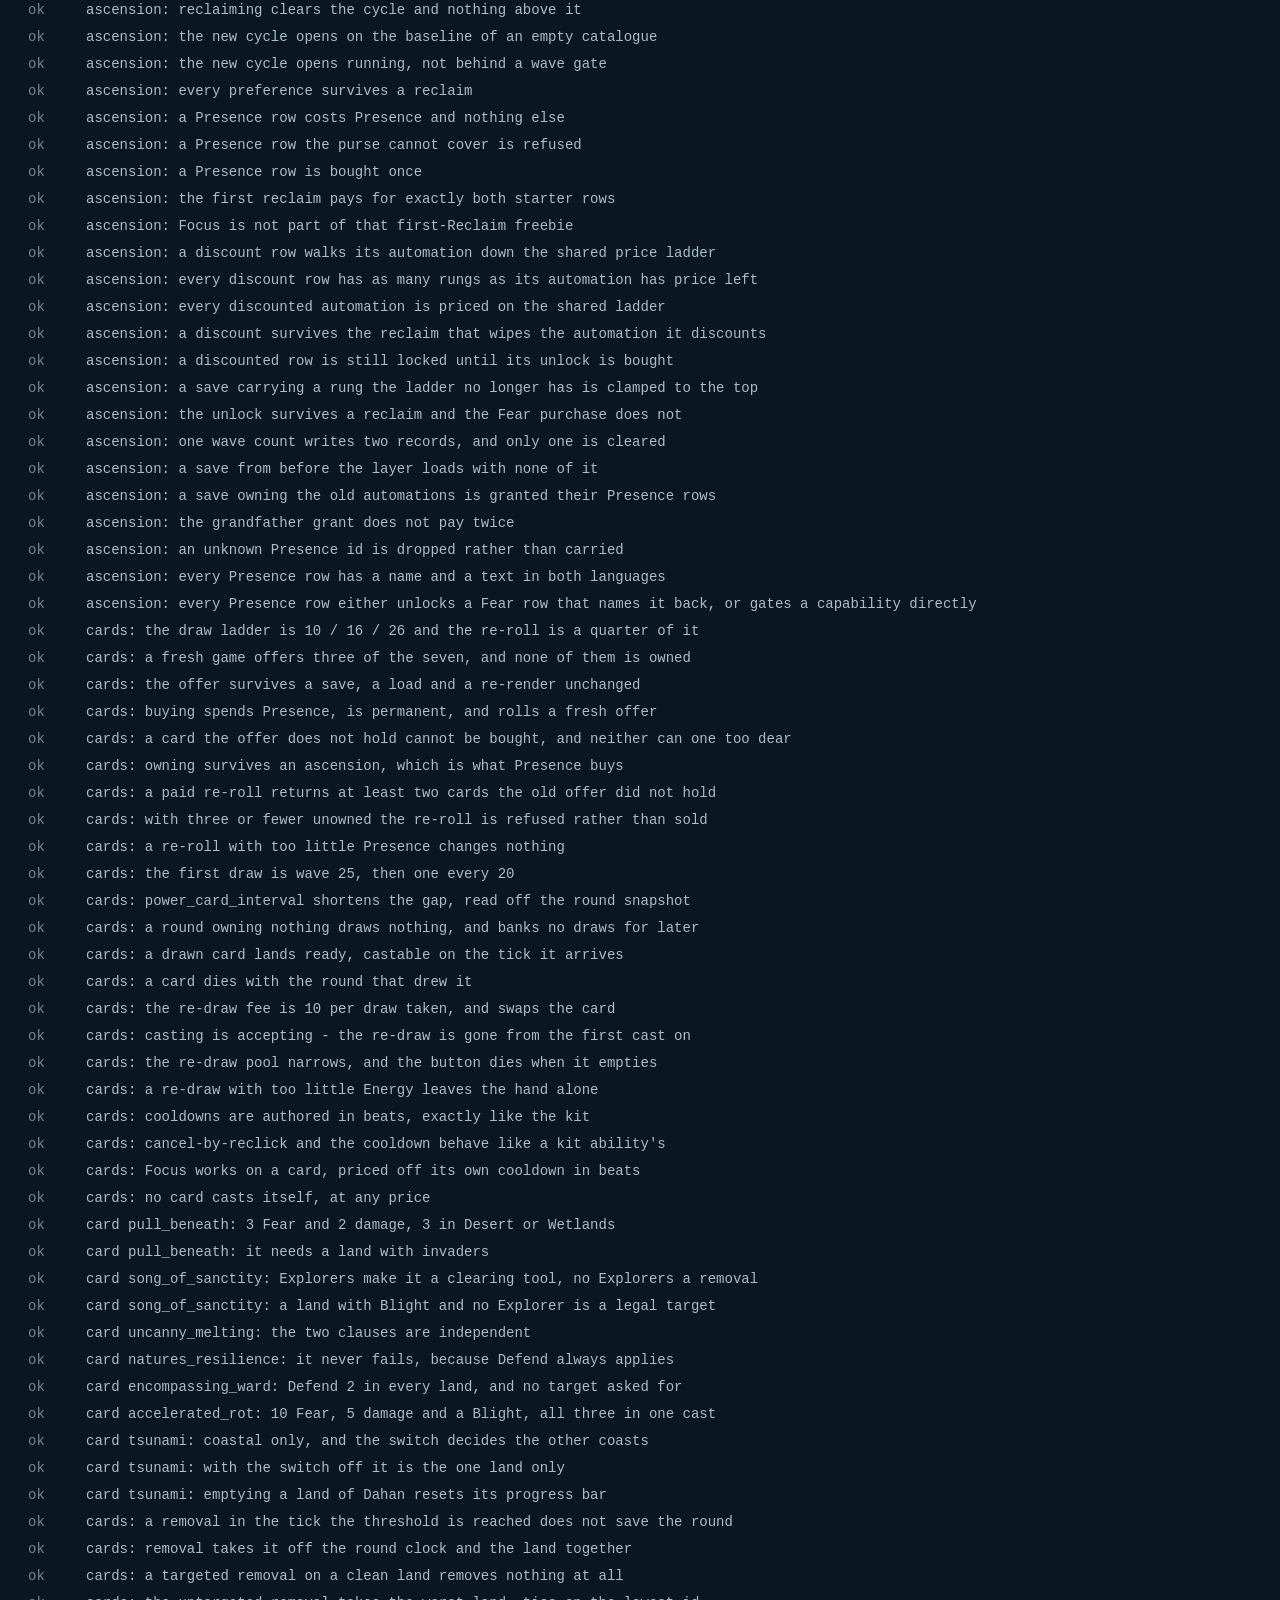
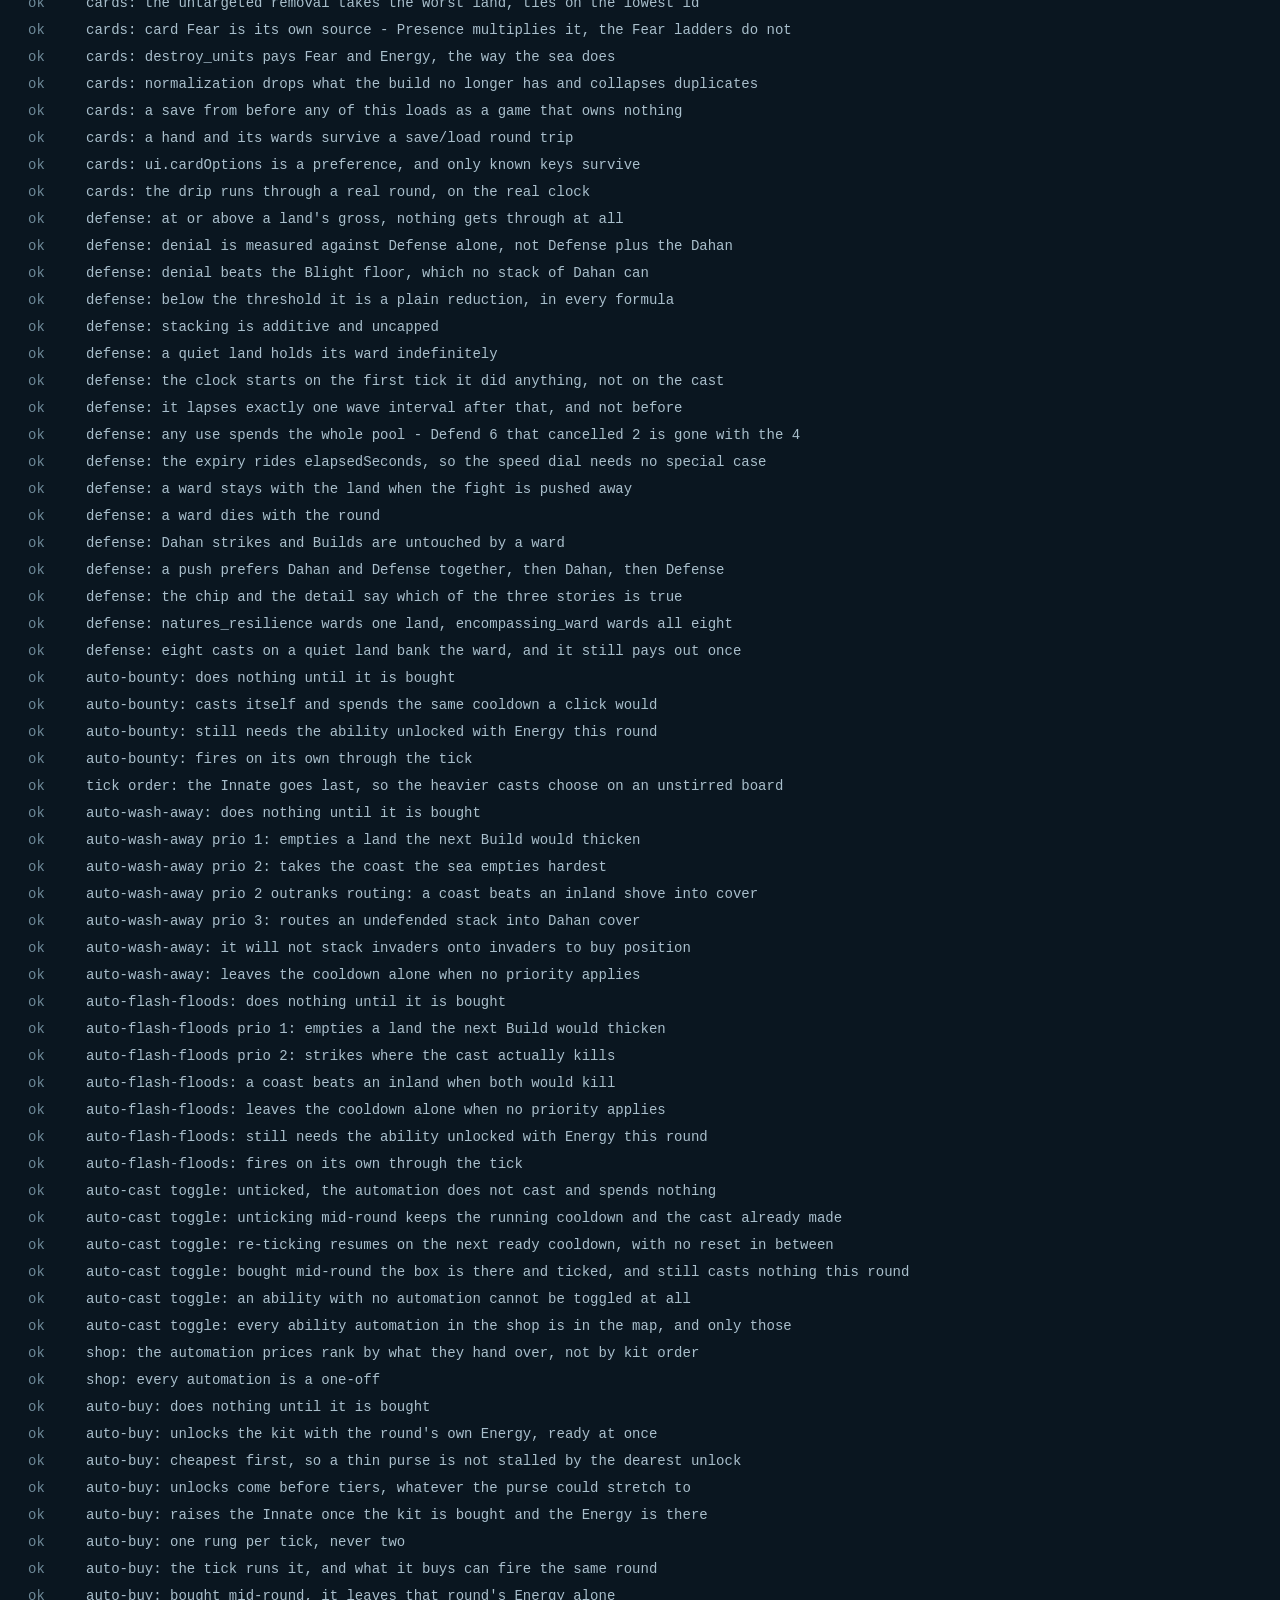
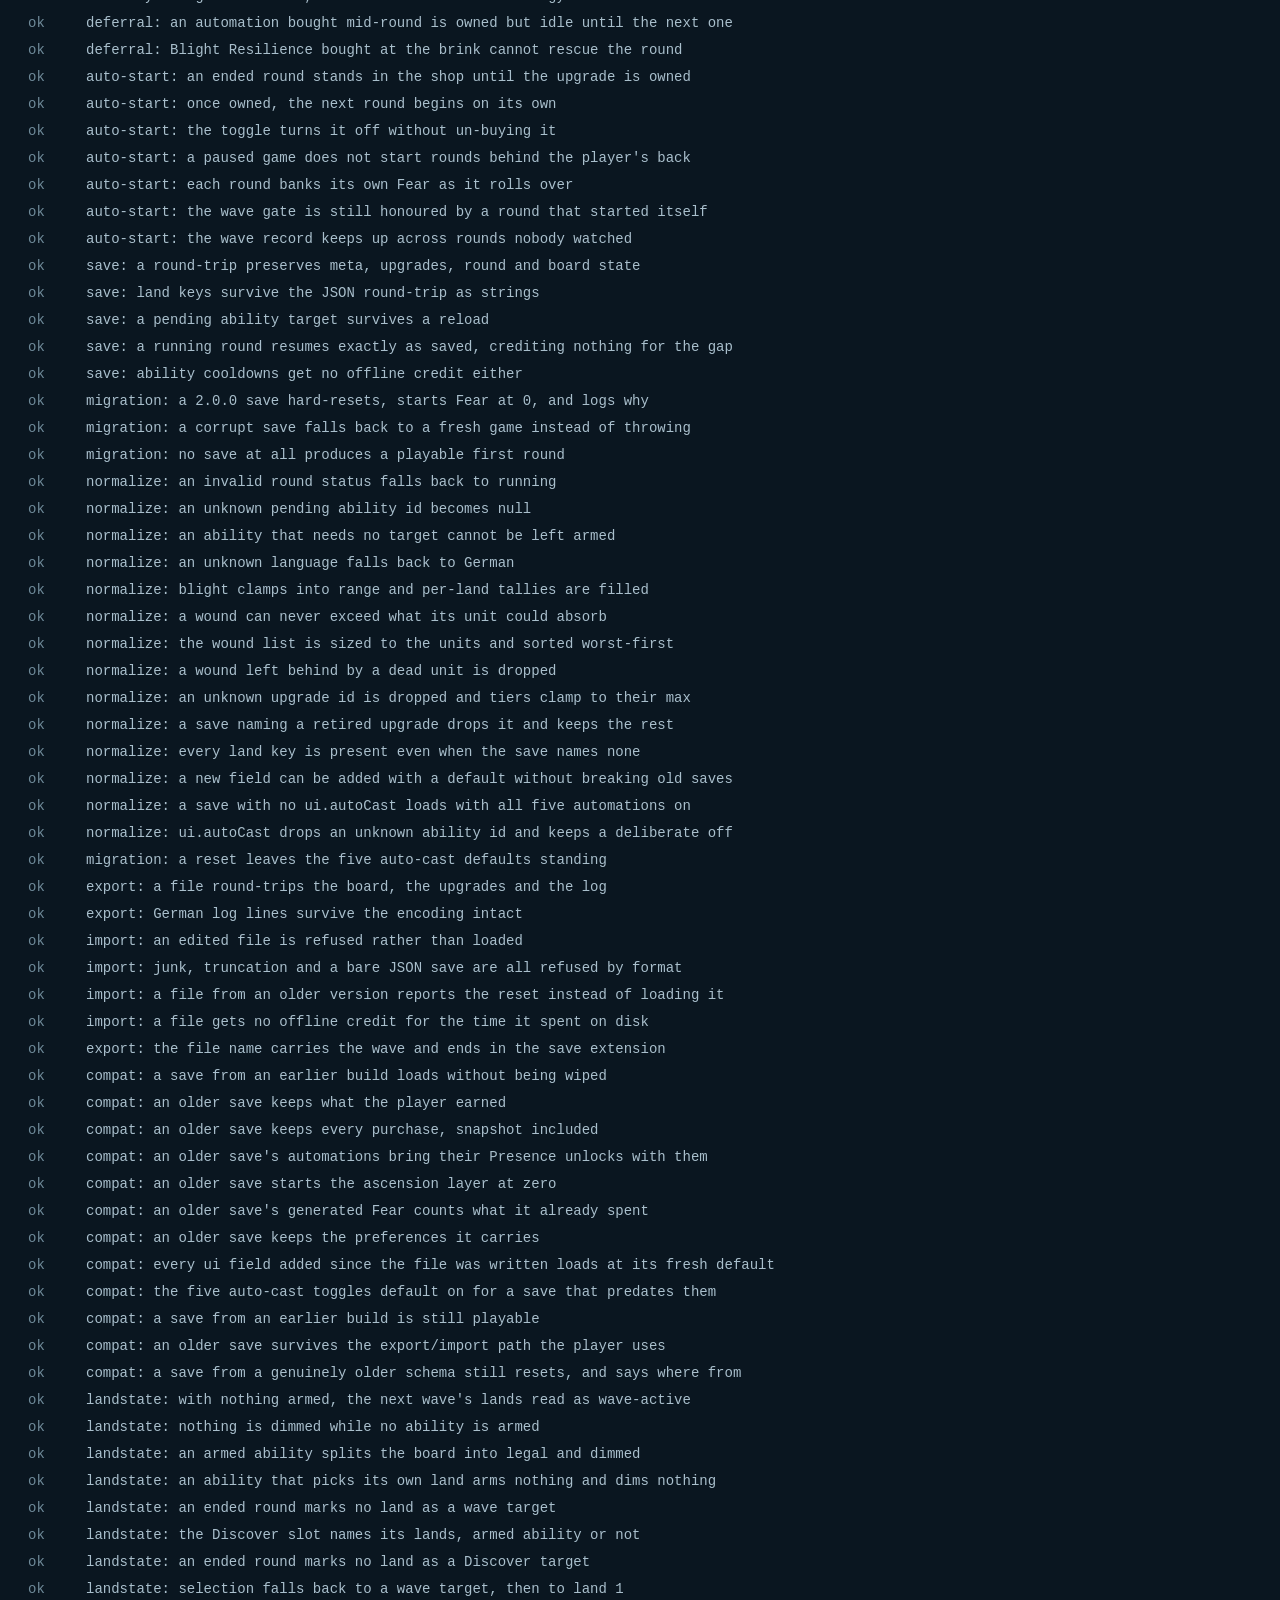
==== commit 36475297: "Add power cards: a Presence draw, a wave drip, Defense and Blight removal Builds docs/spec/10-power-" ====
--- a/tests.html
+++ b/tests.html
@@ -61,6 +61,8 @@
   <script src="tests/haste.test.js"></script>
   <script src="tests/focus.test.js"></script>
   <script src="tests/ascension.test.js"></script>
+  <script src="tests/cards.test.js"></script>
+  <script src="tests/defense.test.js"></script>
   <script src="tests/automation.test.js"></script>
   <script src="tests/save.test.js"></script>
   <!-- The fixture is data, not a suite, and has to be loaded before the checks that read it. -->
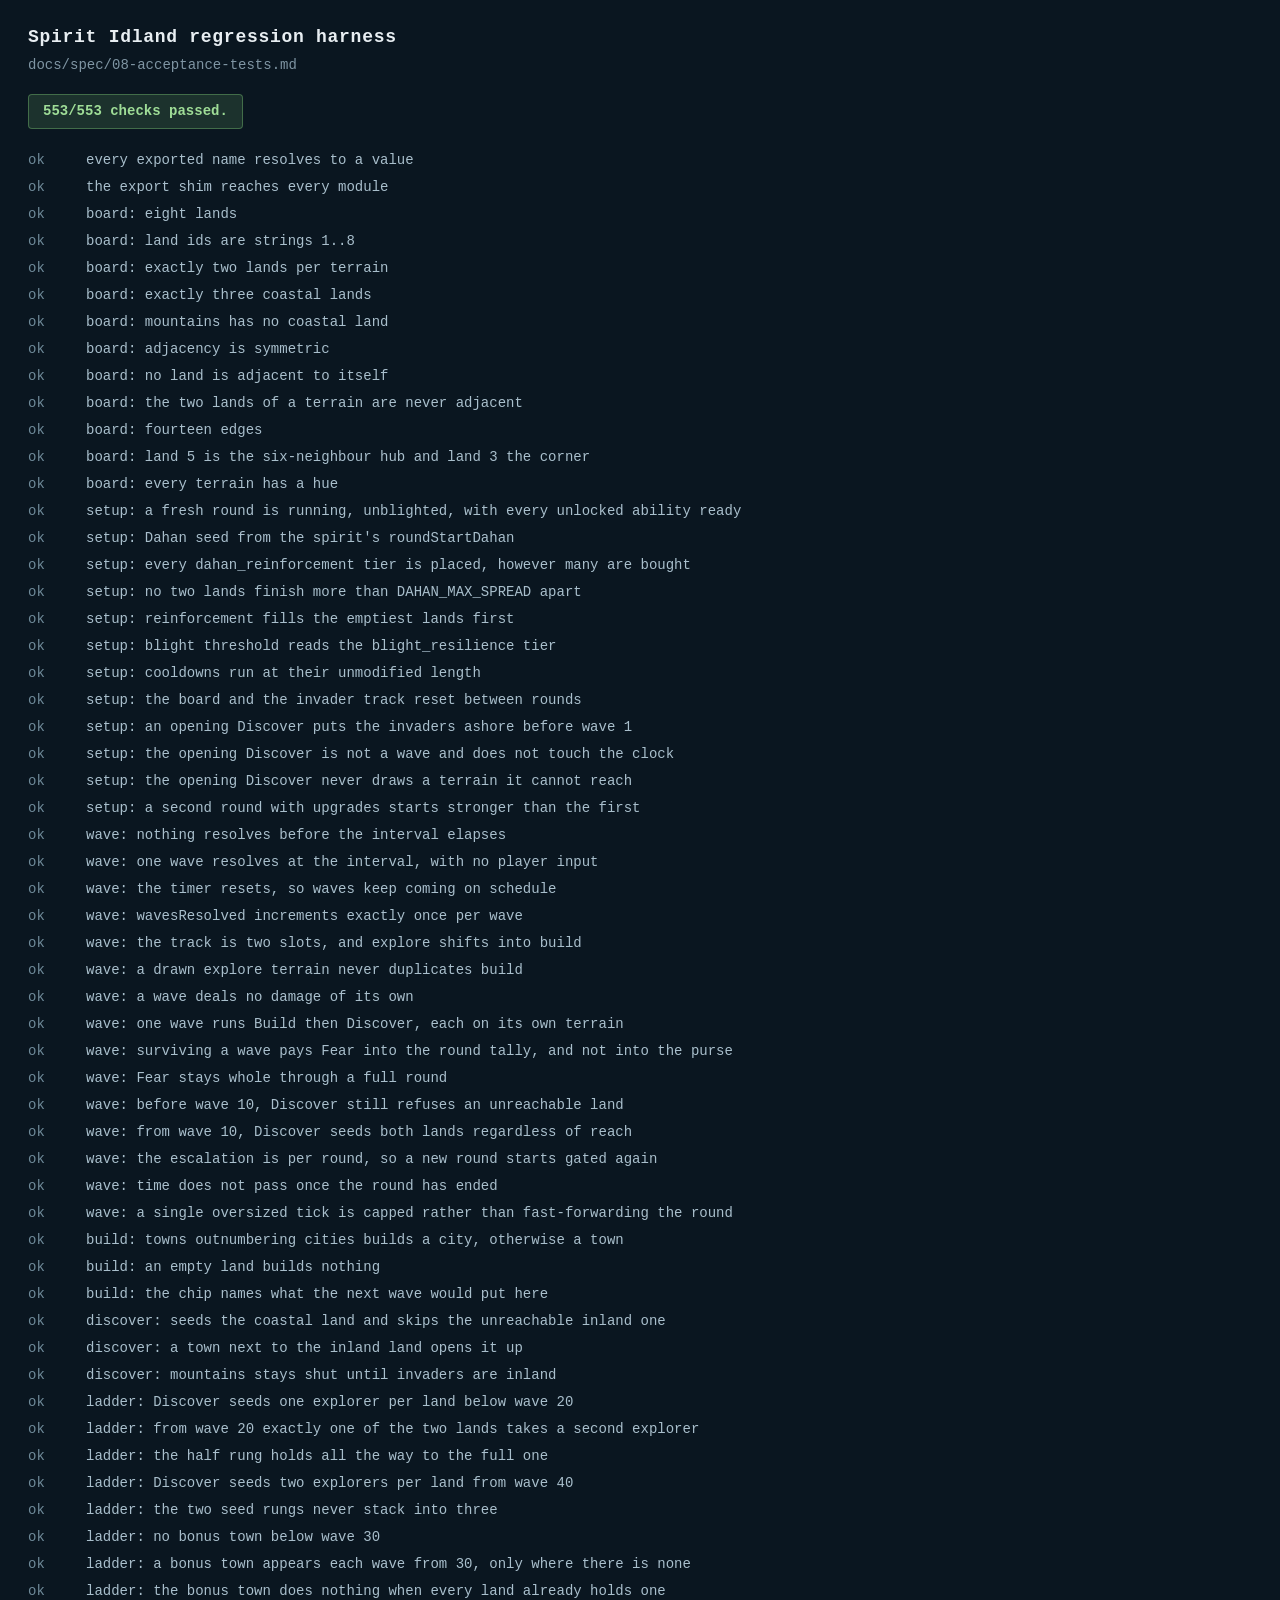
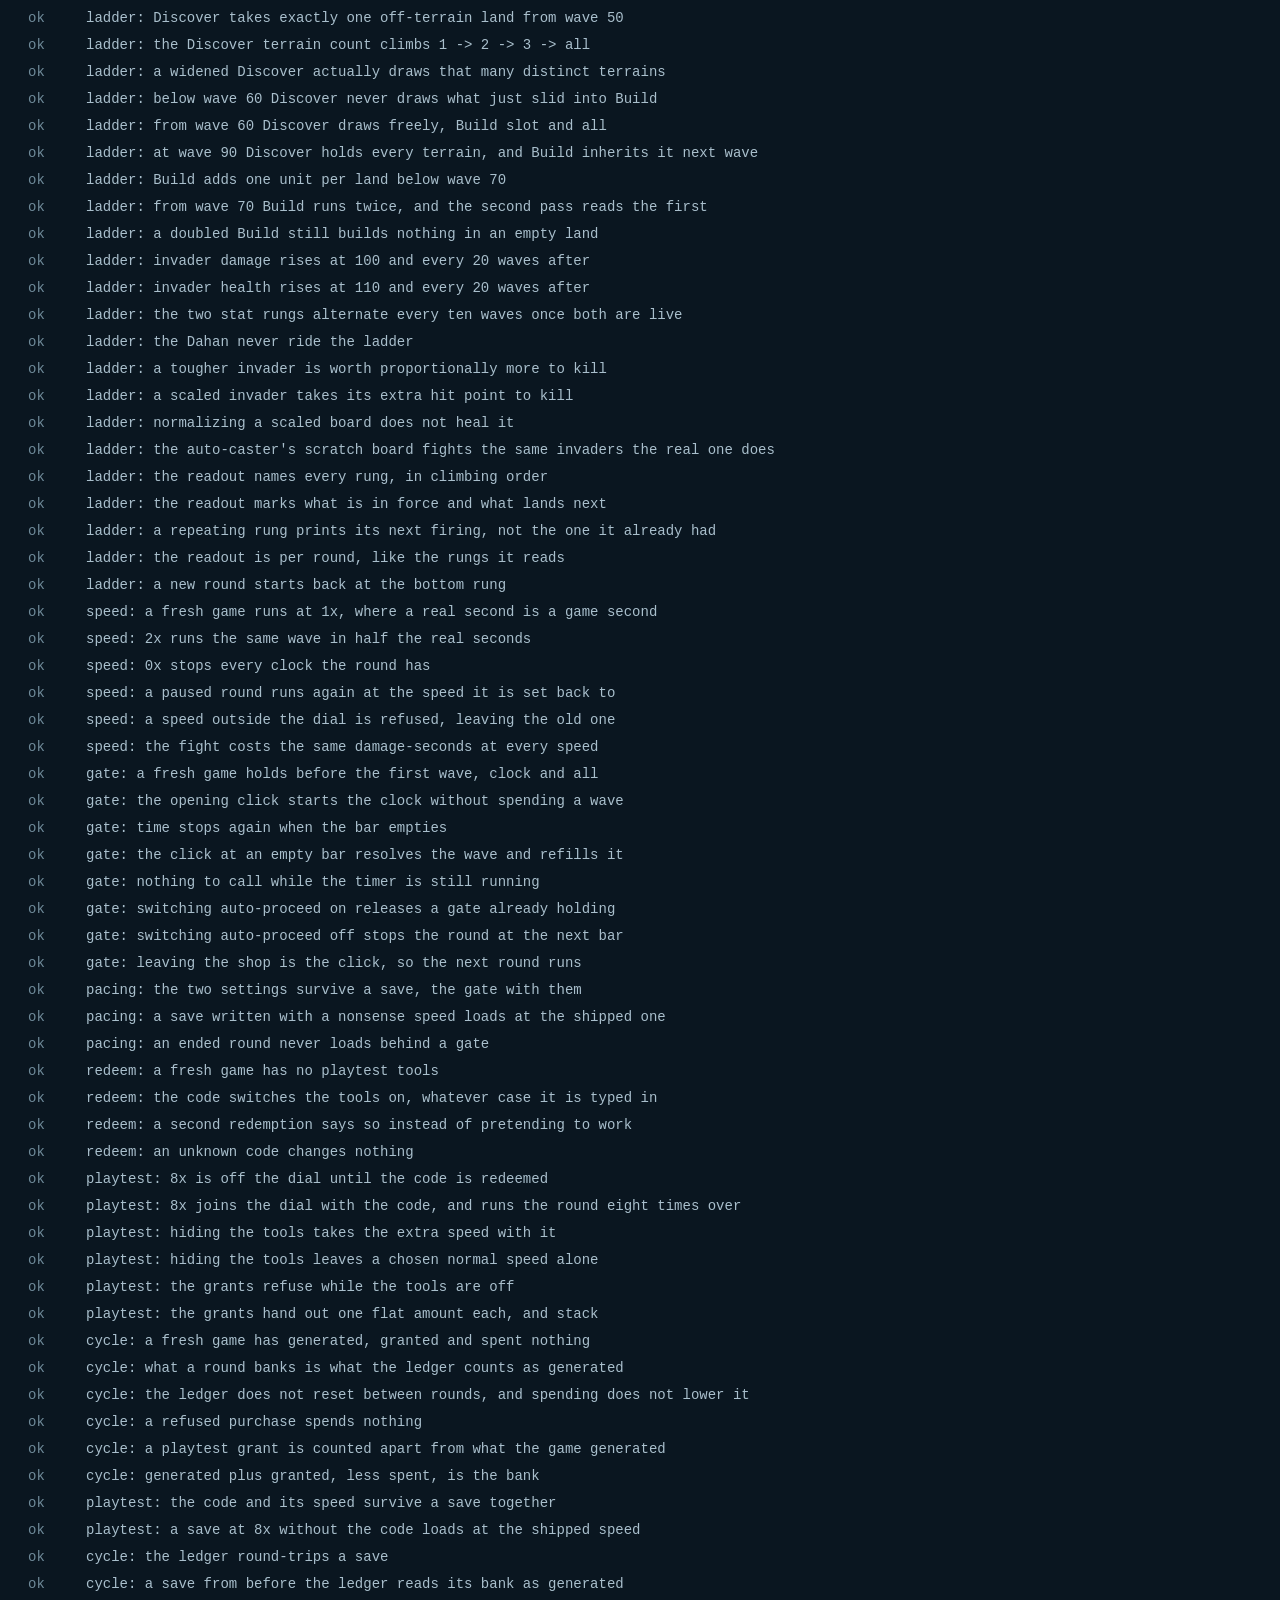
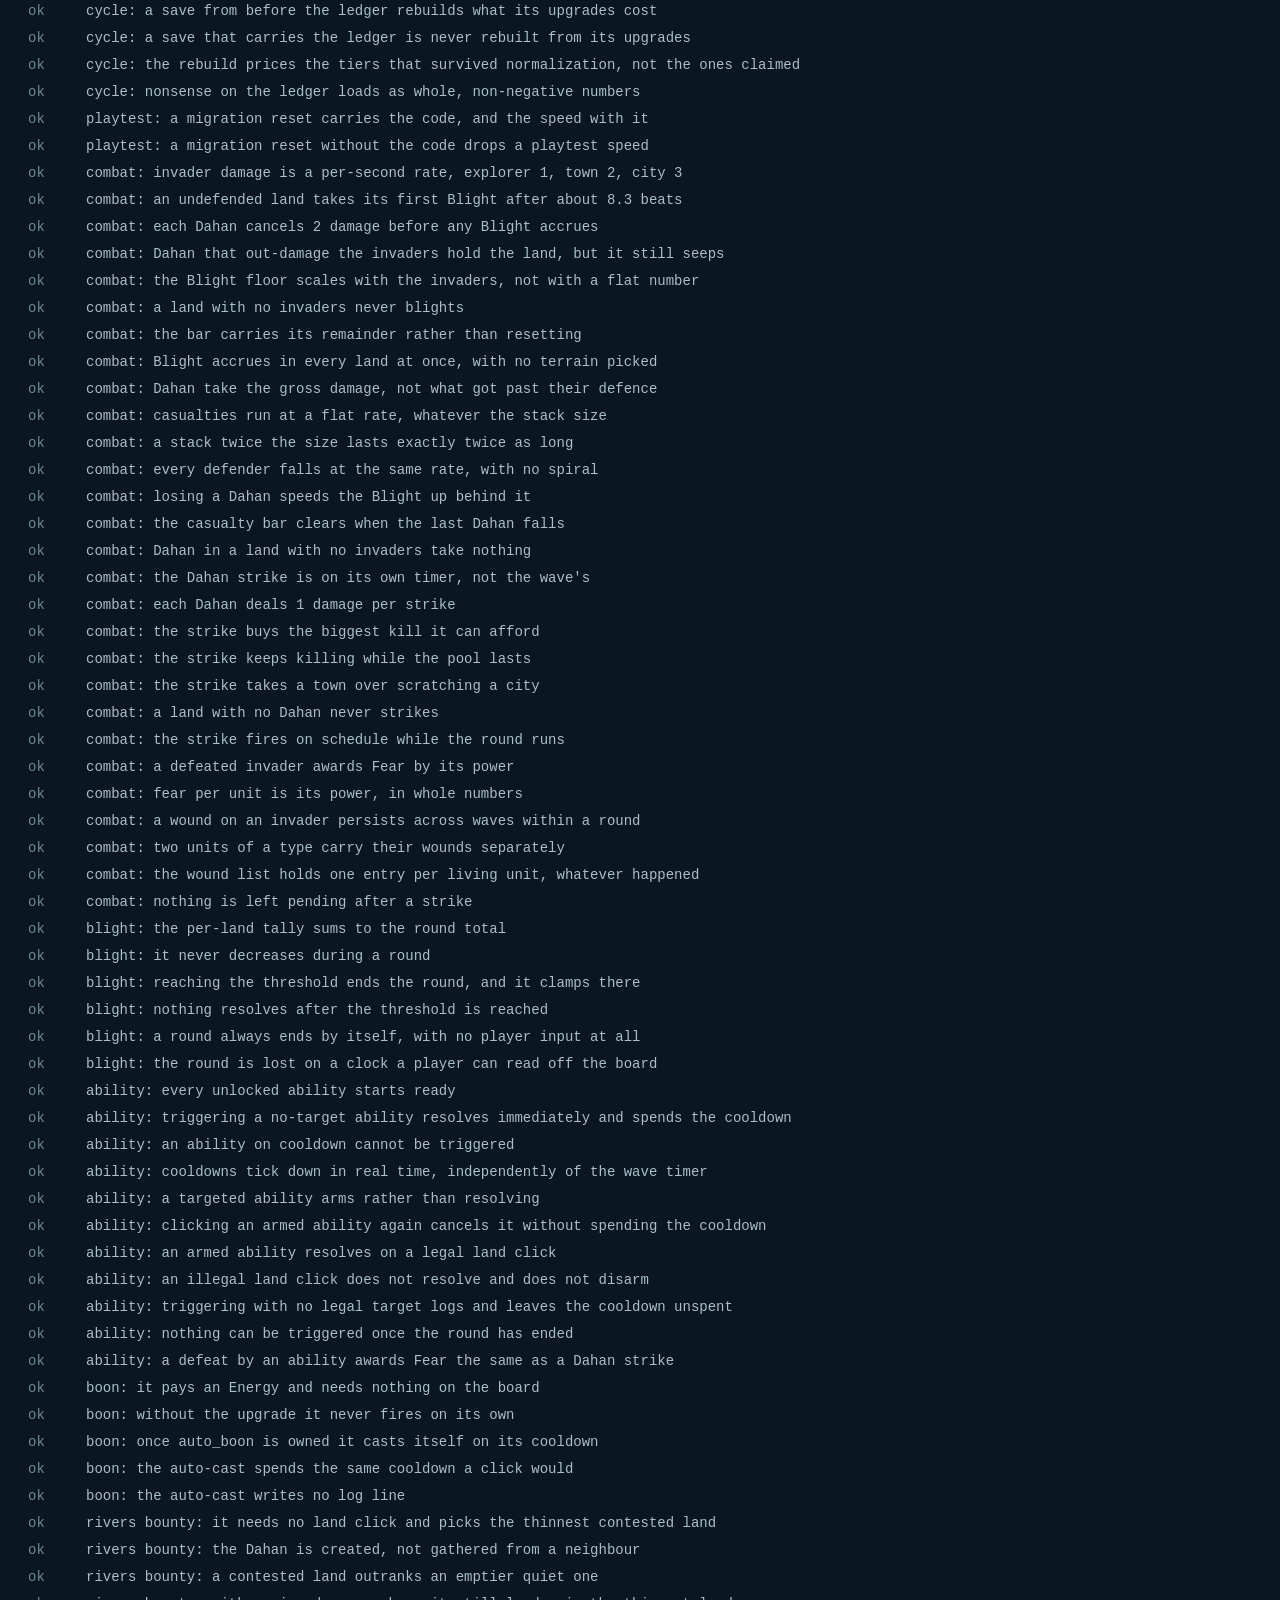
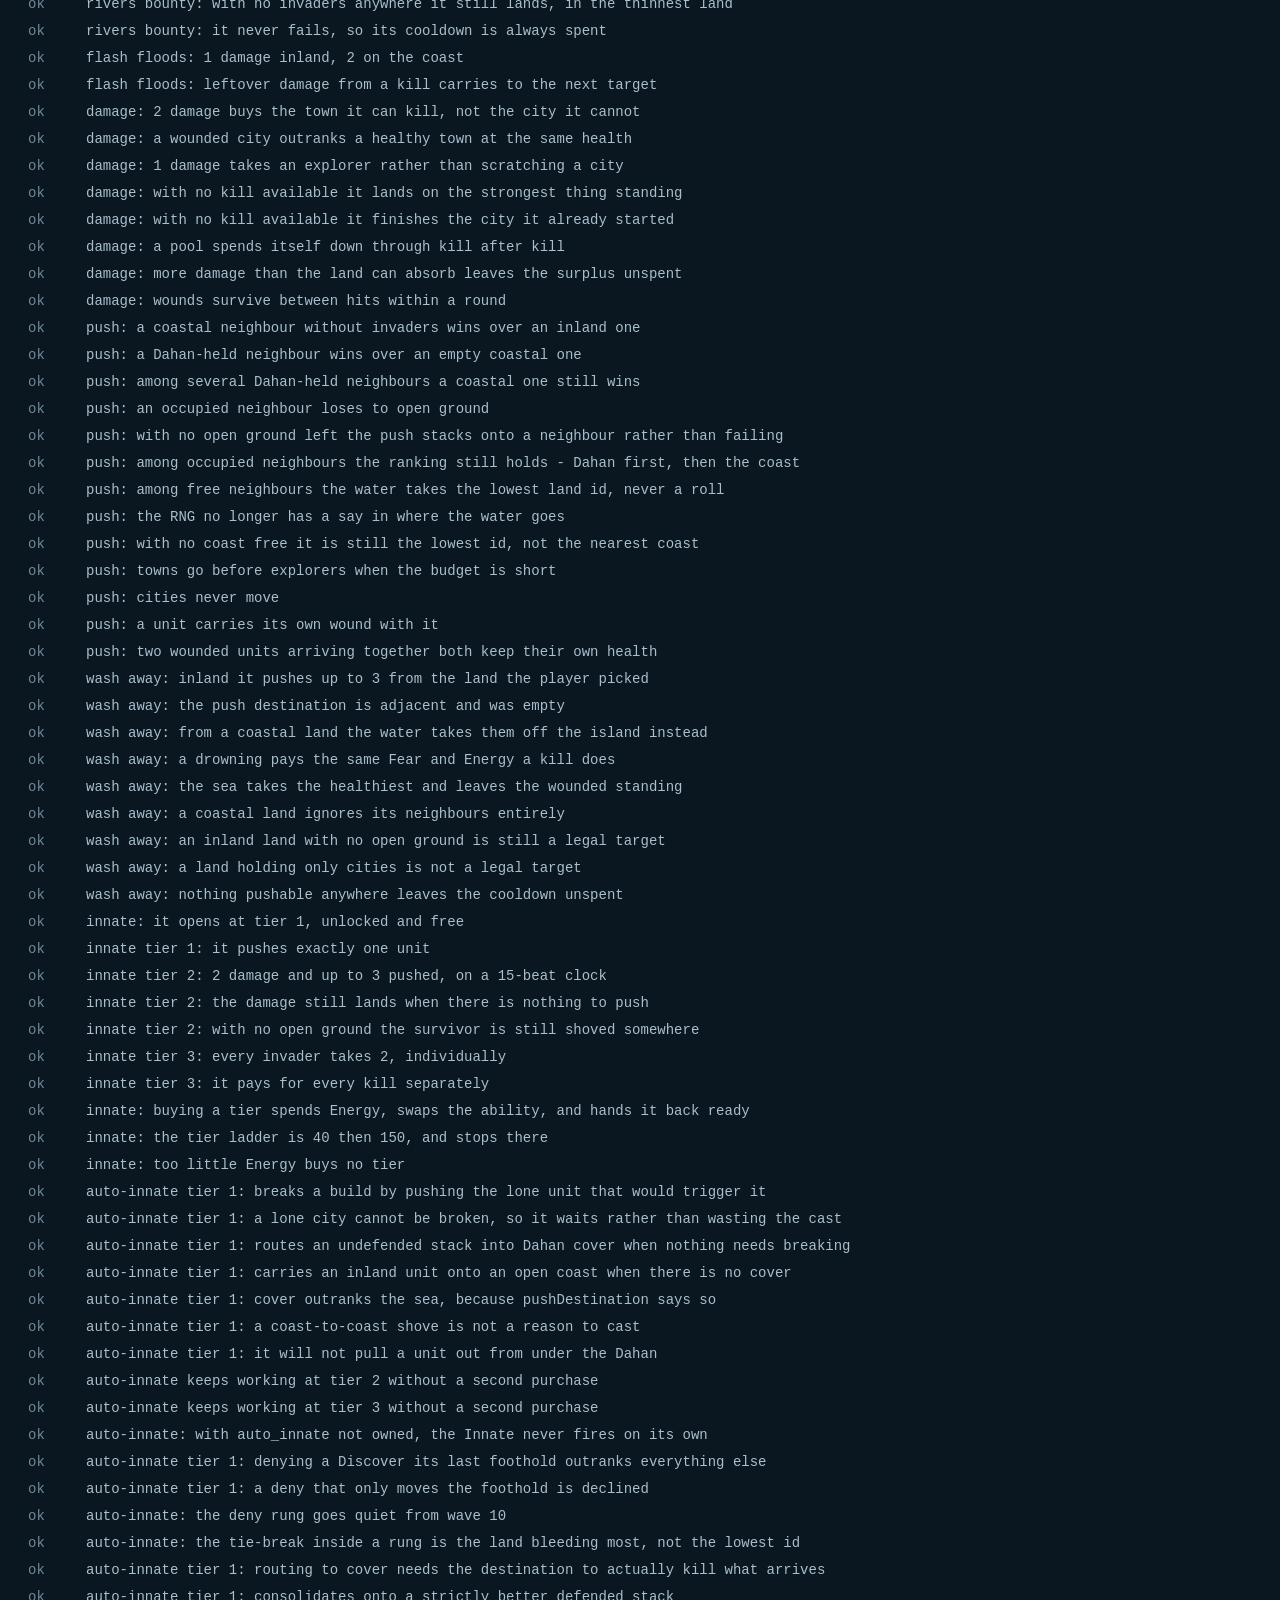
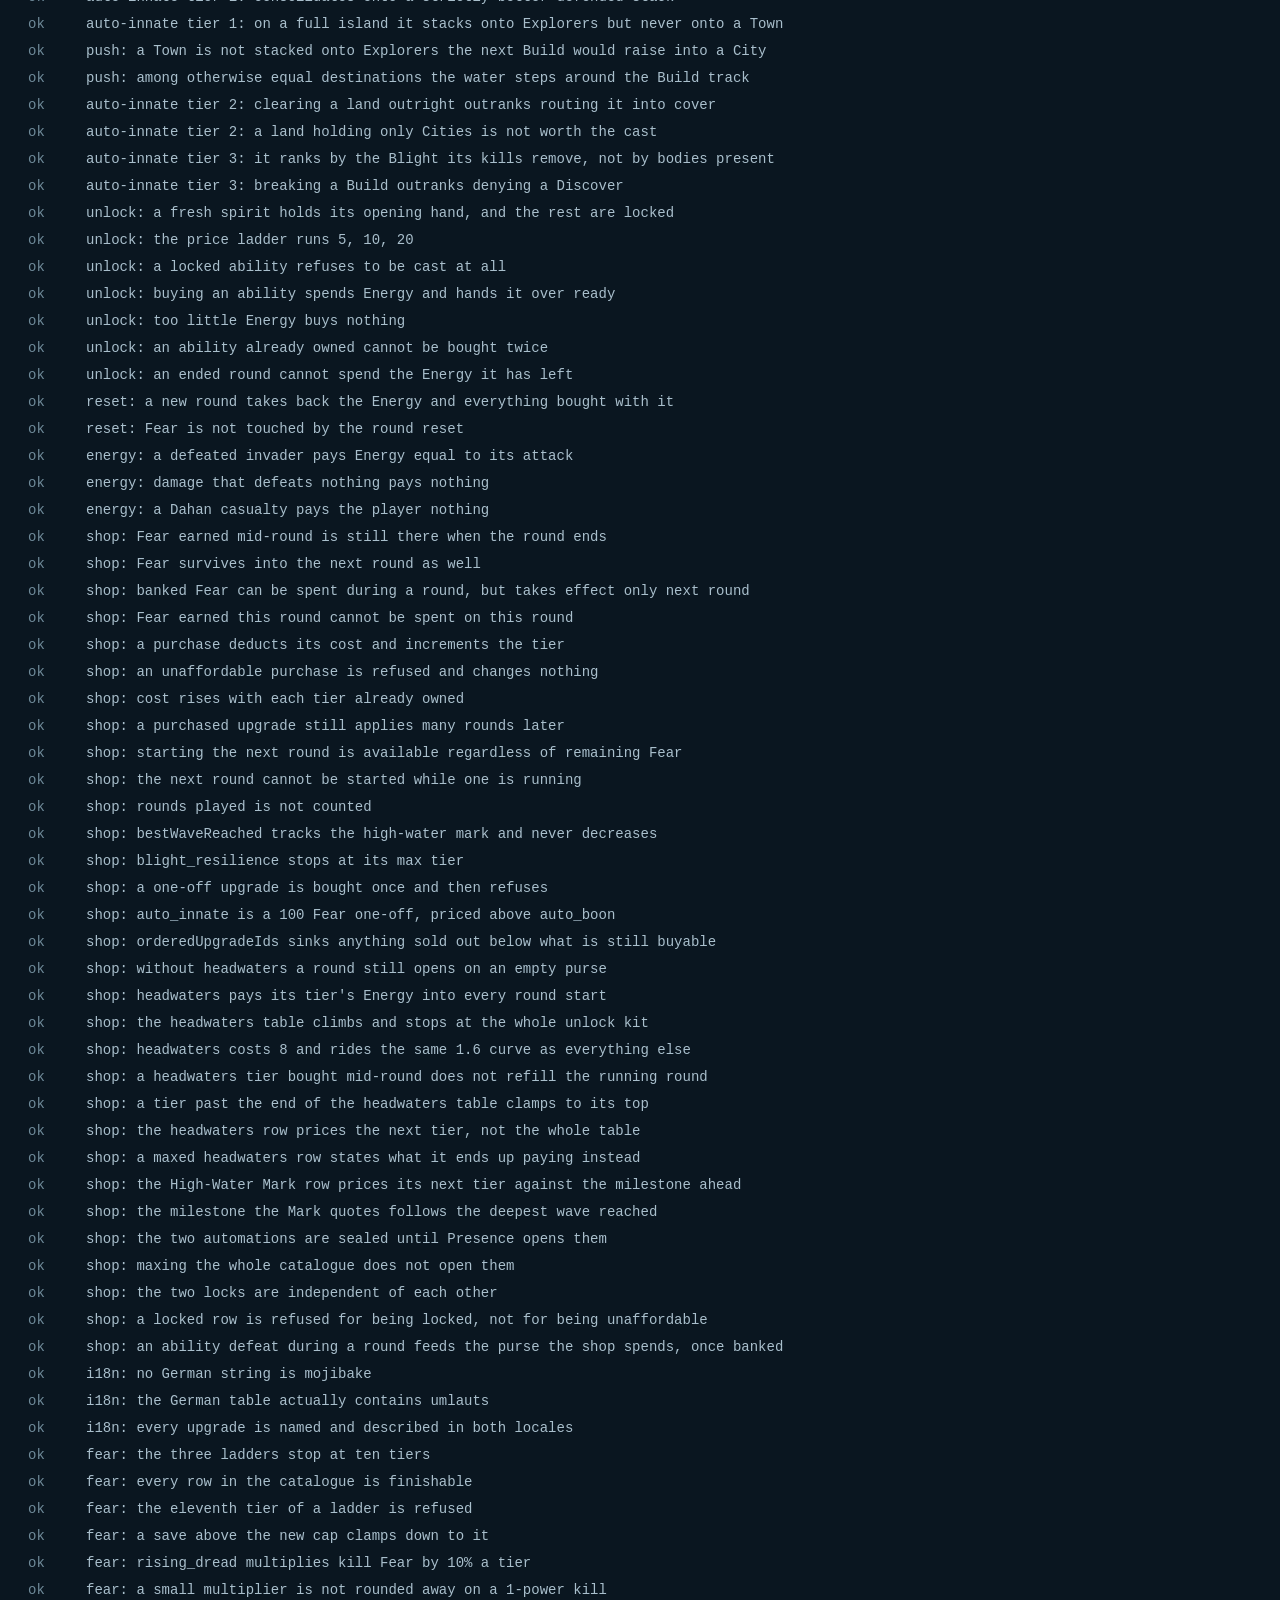
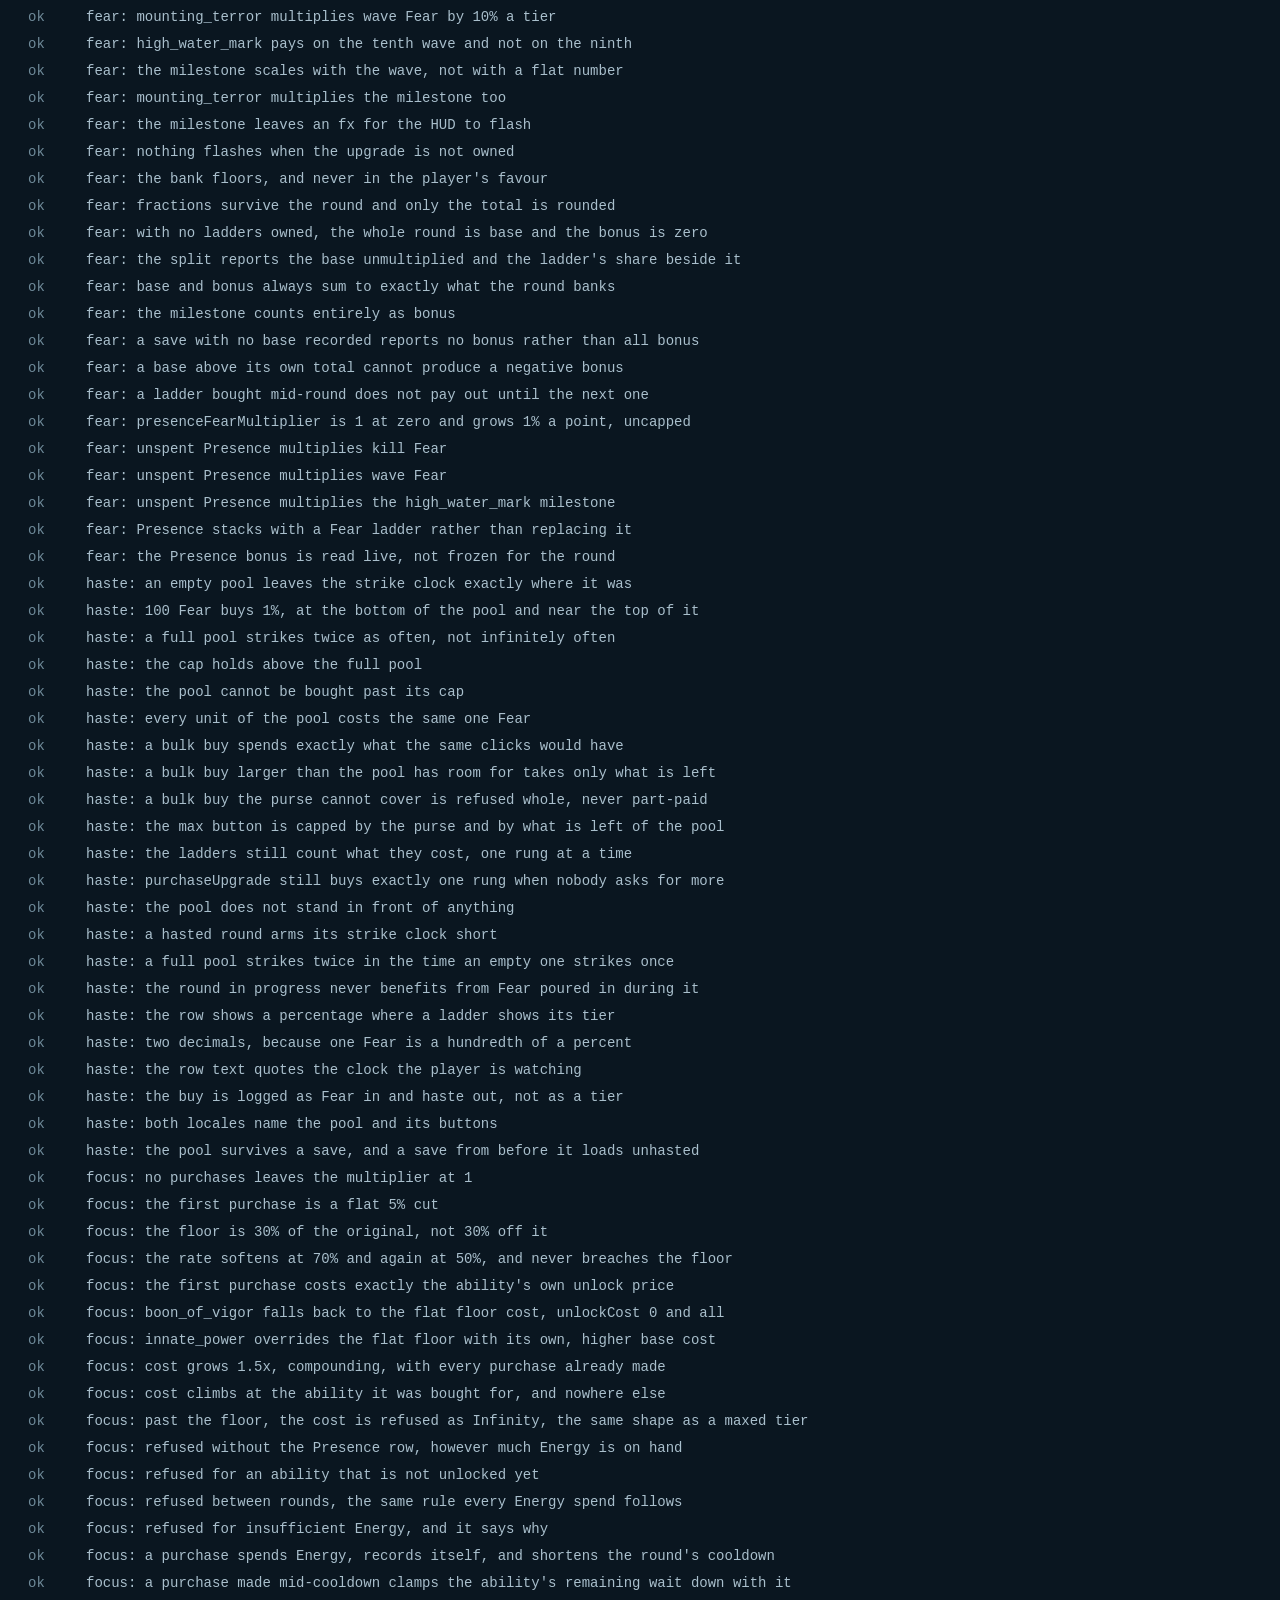
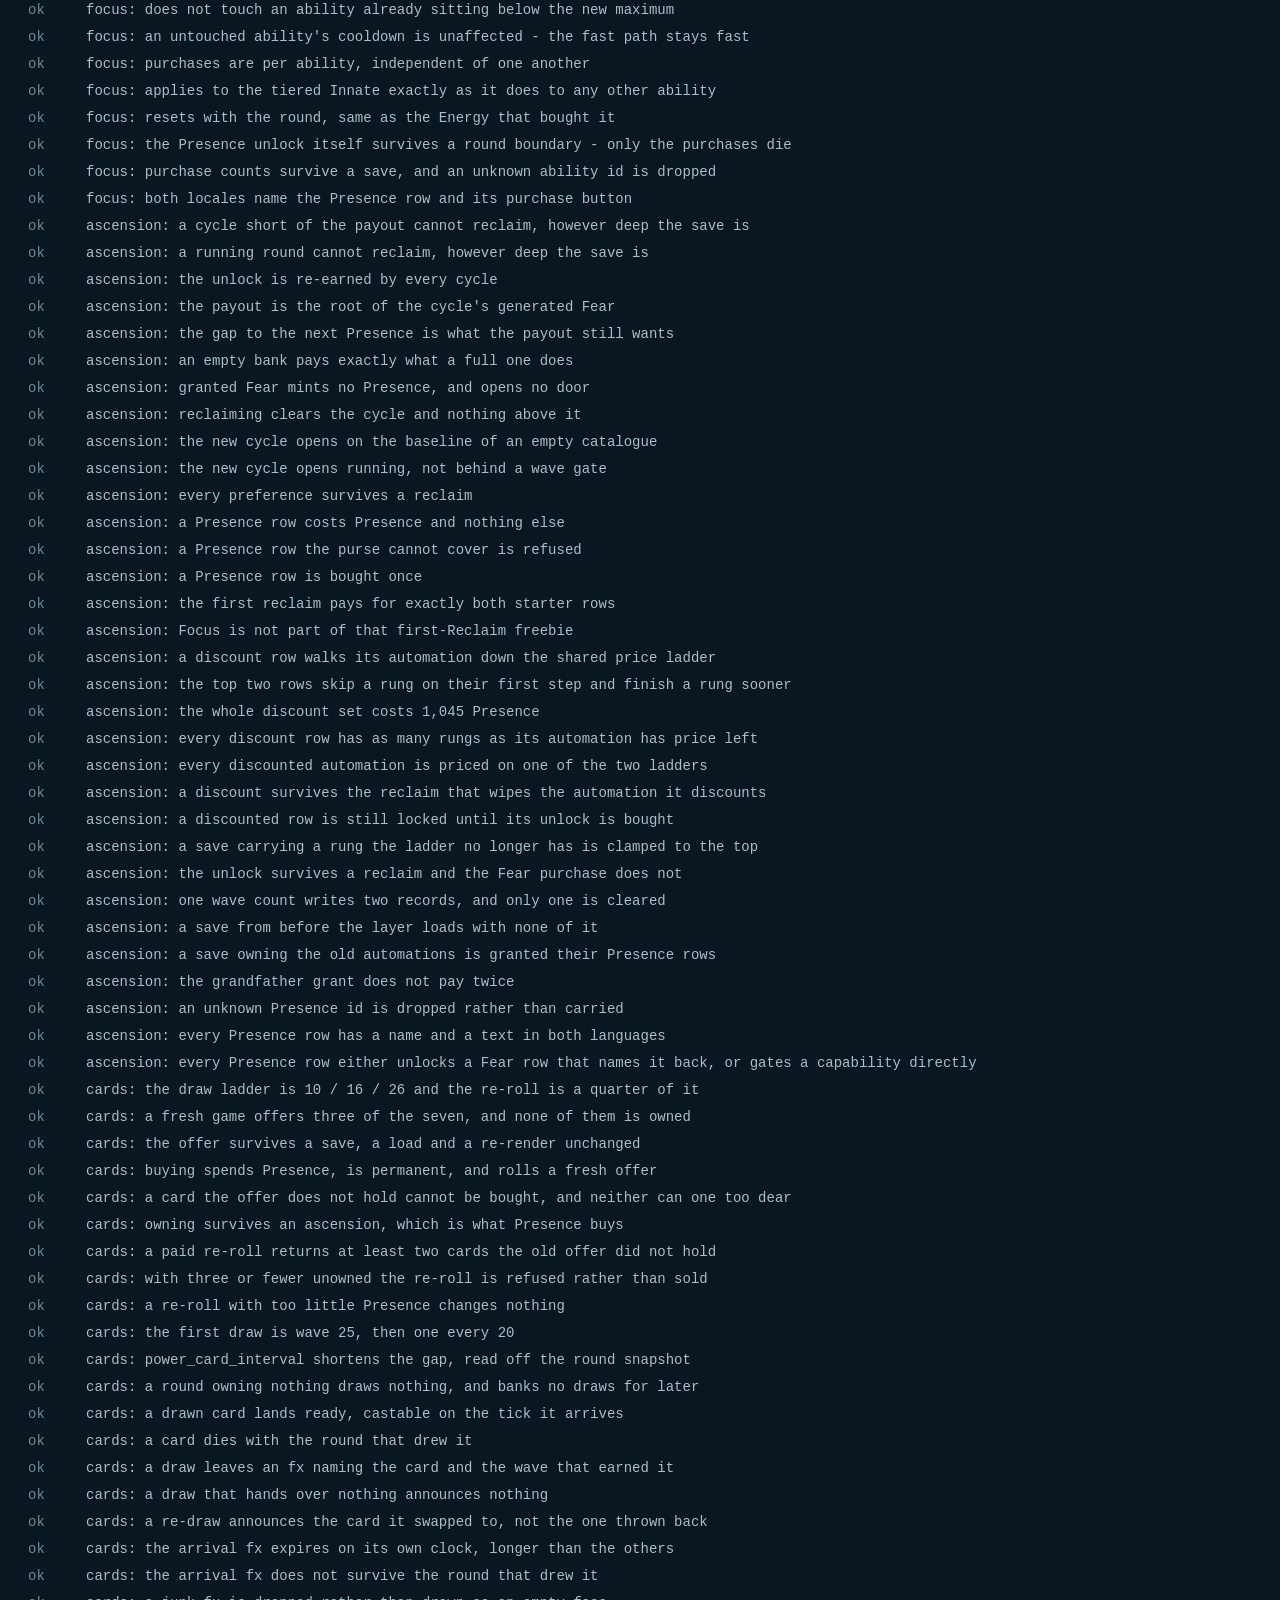
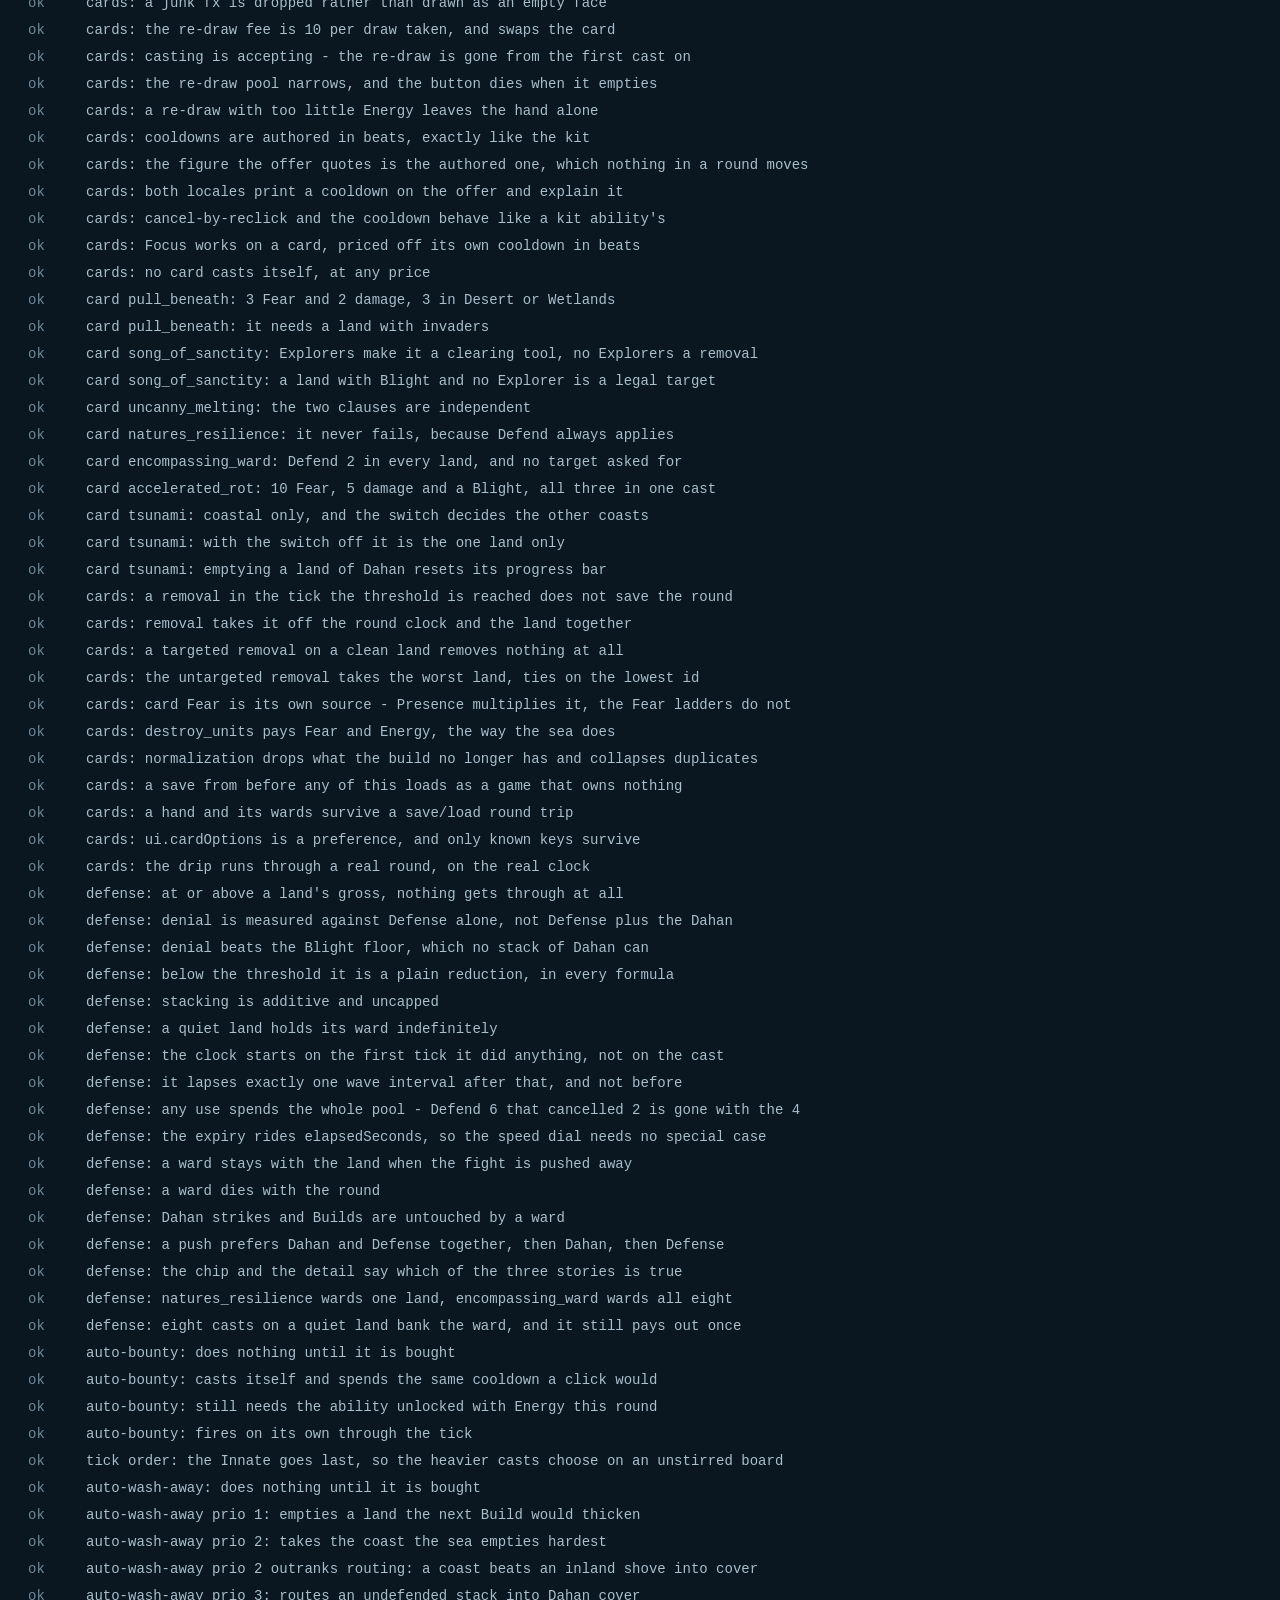
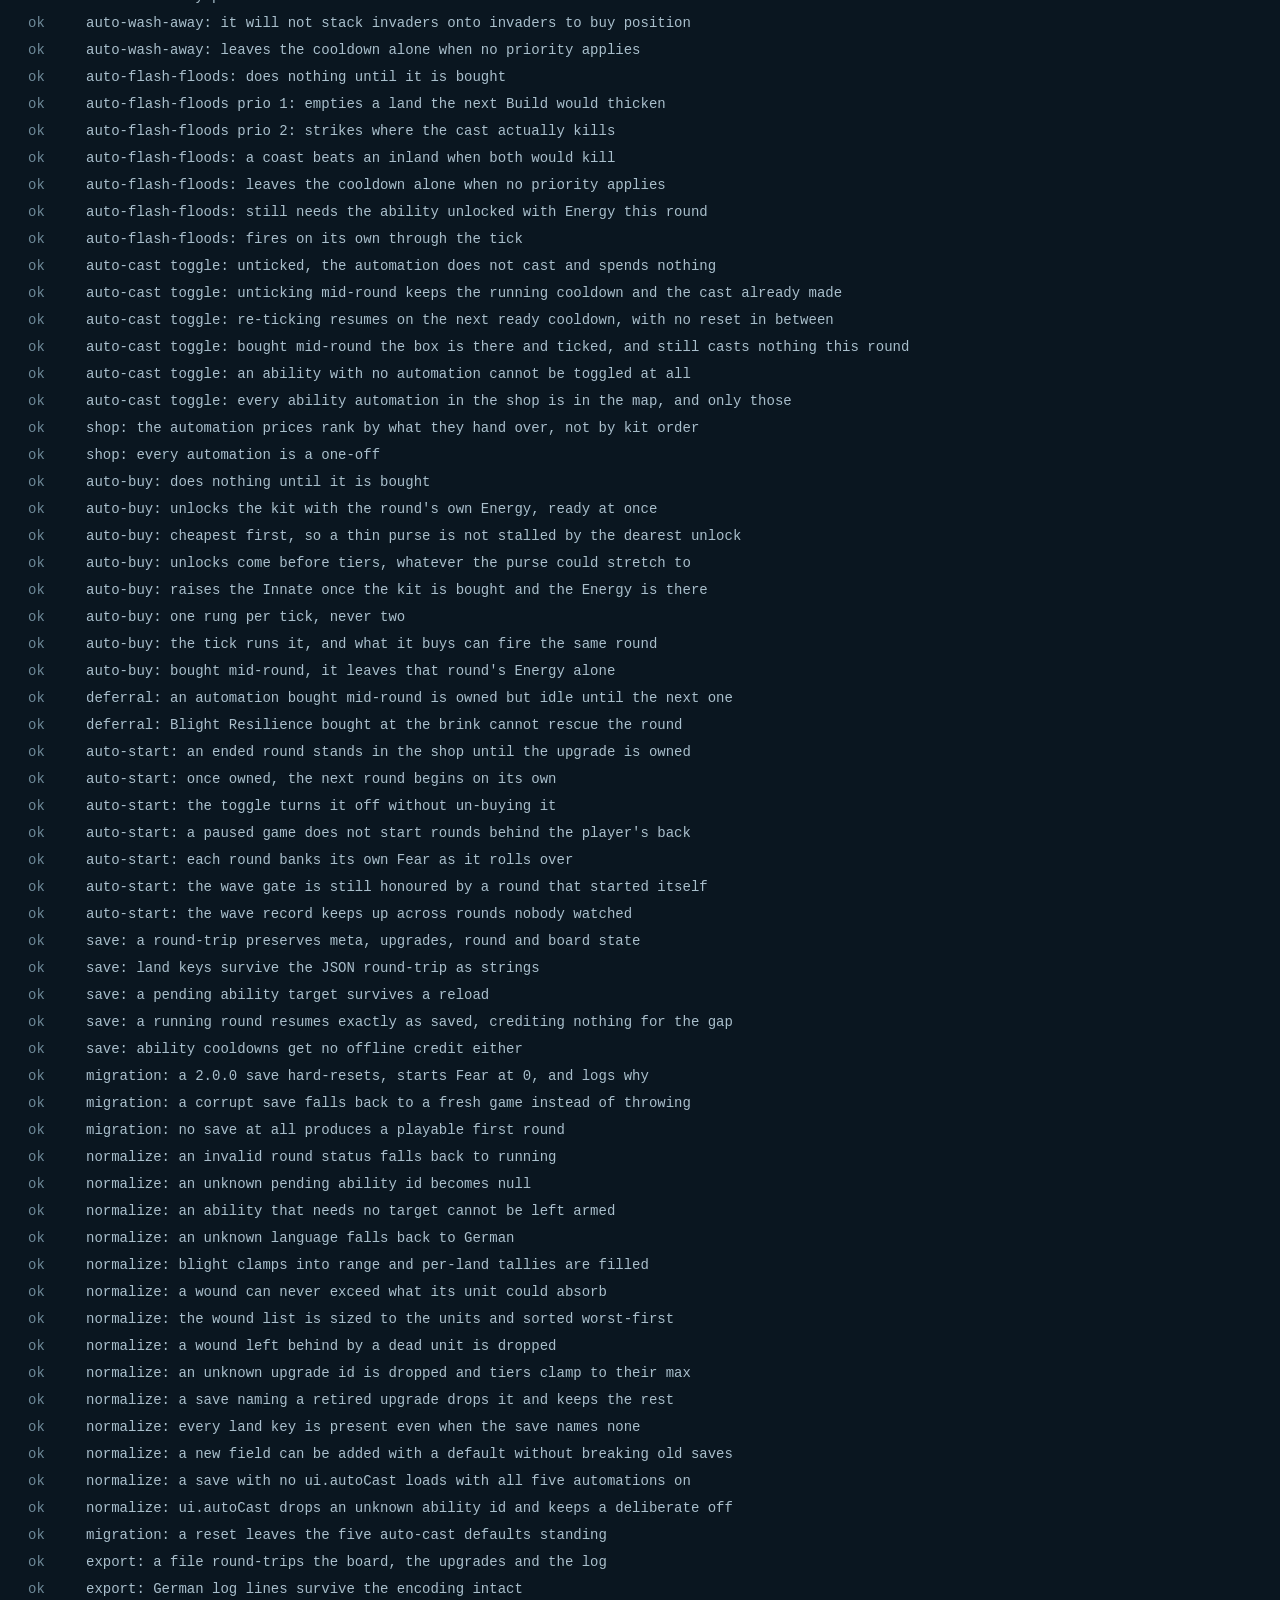
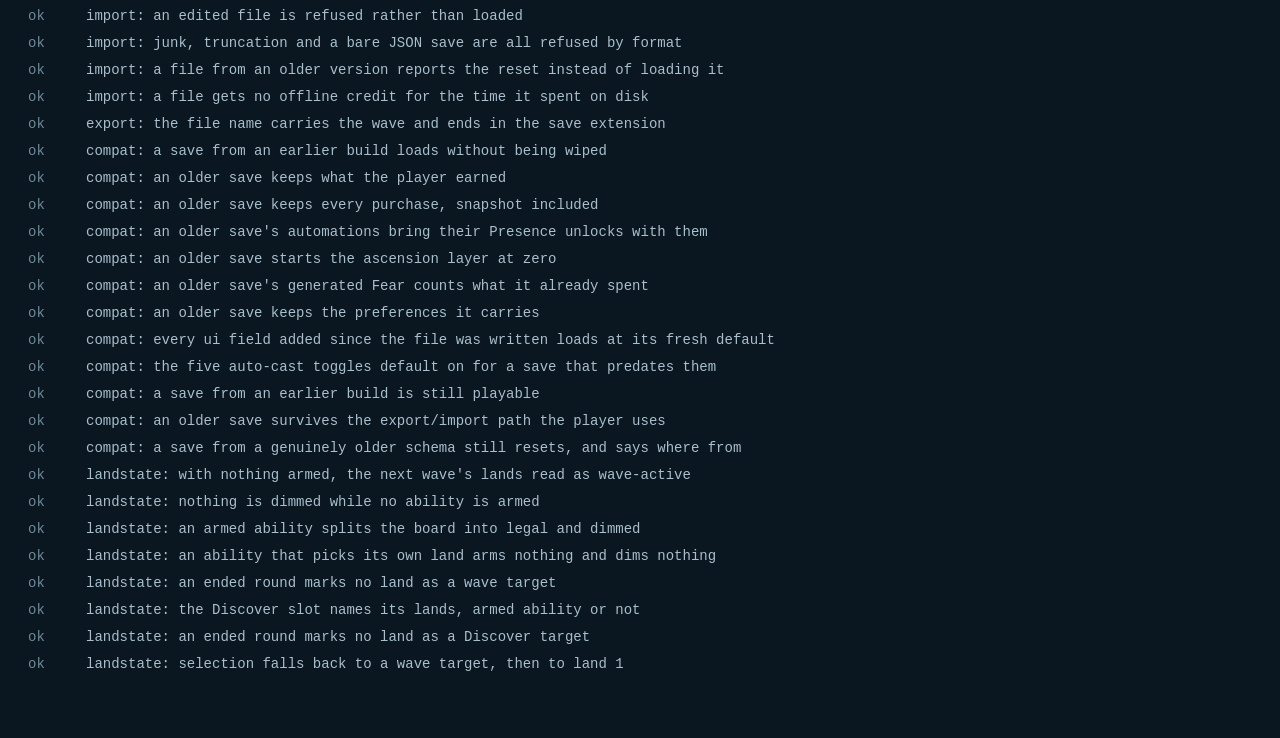
==== commit a23a9a70: "UI changes, rework of innate auto-cast, refactoring for super duper claude effectivity and remove te" ====
--- a/tests.html
+++ b/tests.html
@@ -45,8 +45,25 @@
   <div id="summary" data-status="pass">running...</div>
   <ul id="results"></ul>
 
-  <script src="engine.js"></script>
+  <!-- engine:start - load order matters; see engine/constants.js.
+       This list and the one in tests.html must stay identical:
+       tests/modules.test.js fails if they drift apart. -->
+  <script src="engine/constants.js"></script>
+  <script src="engine/content.js"></script>
+  <script src="engine/board.js"></script>
+  <script src="i18n.js"></script>
+  <script src="engine/text.js"></script>
+  <script src="engine/state.js"></script>
+  <script src="engine/upgrades.js"></script>
+  <script src="engine/abilities.js"></script>
+  <script src="engine/cards.js"></script>
+  <script src="engine/combat.js"></script>
+  <script src="engine/round.js"></script>
+  <script src="engine/save.js"></script>
+  <script src="engine/exports.js"></script>
+  <!-- engine:end -->
   <script src="tests/harness.js"></script>
+  <script src="tests/modules.test.js"></script>
   <script src="tests/board.test.js"></script>
   <script src="tests/setup.test.js"></script>
   <script src="tests/wave.test.js"></script>
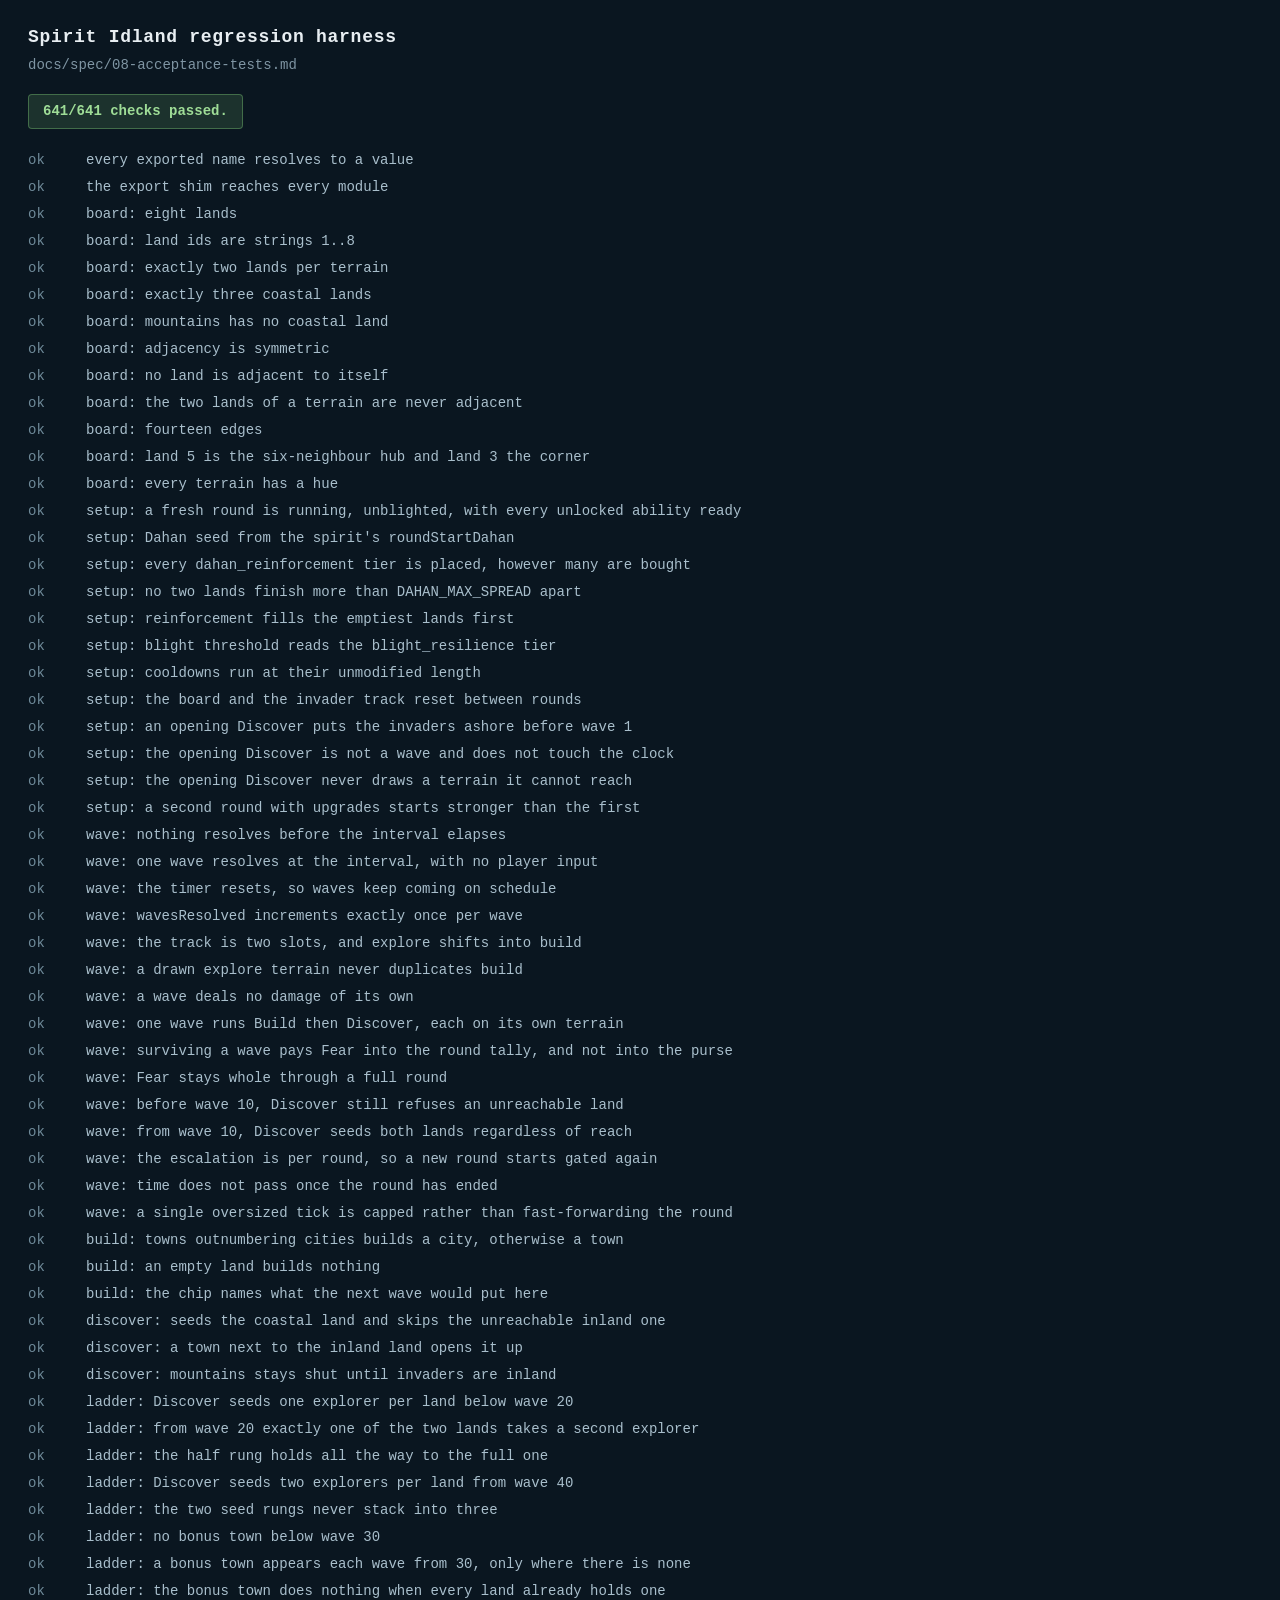
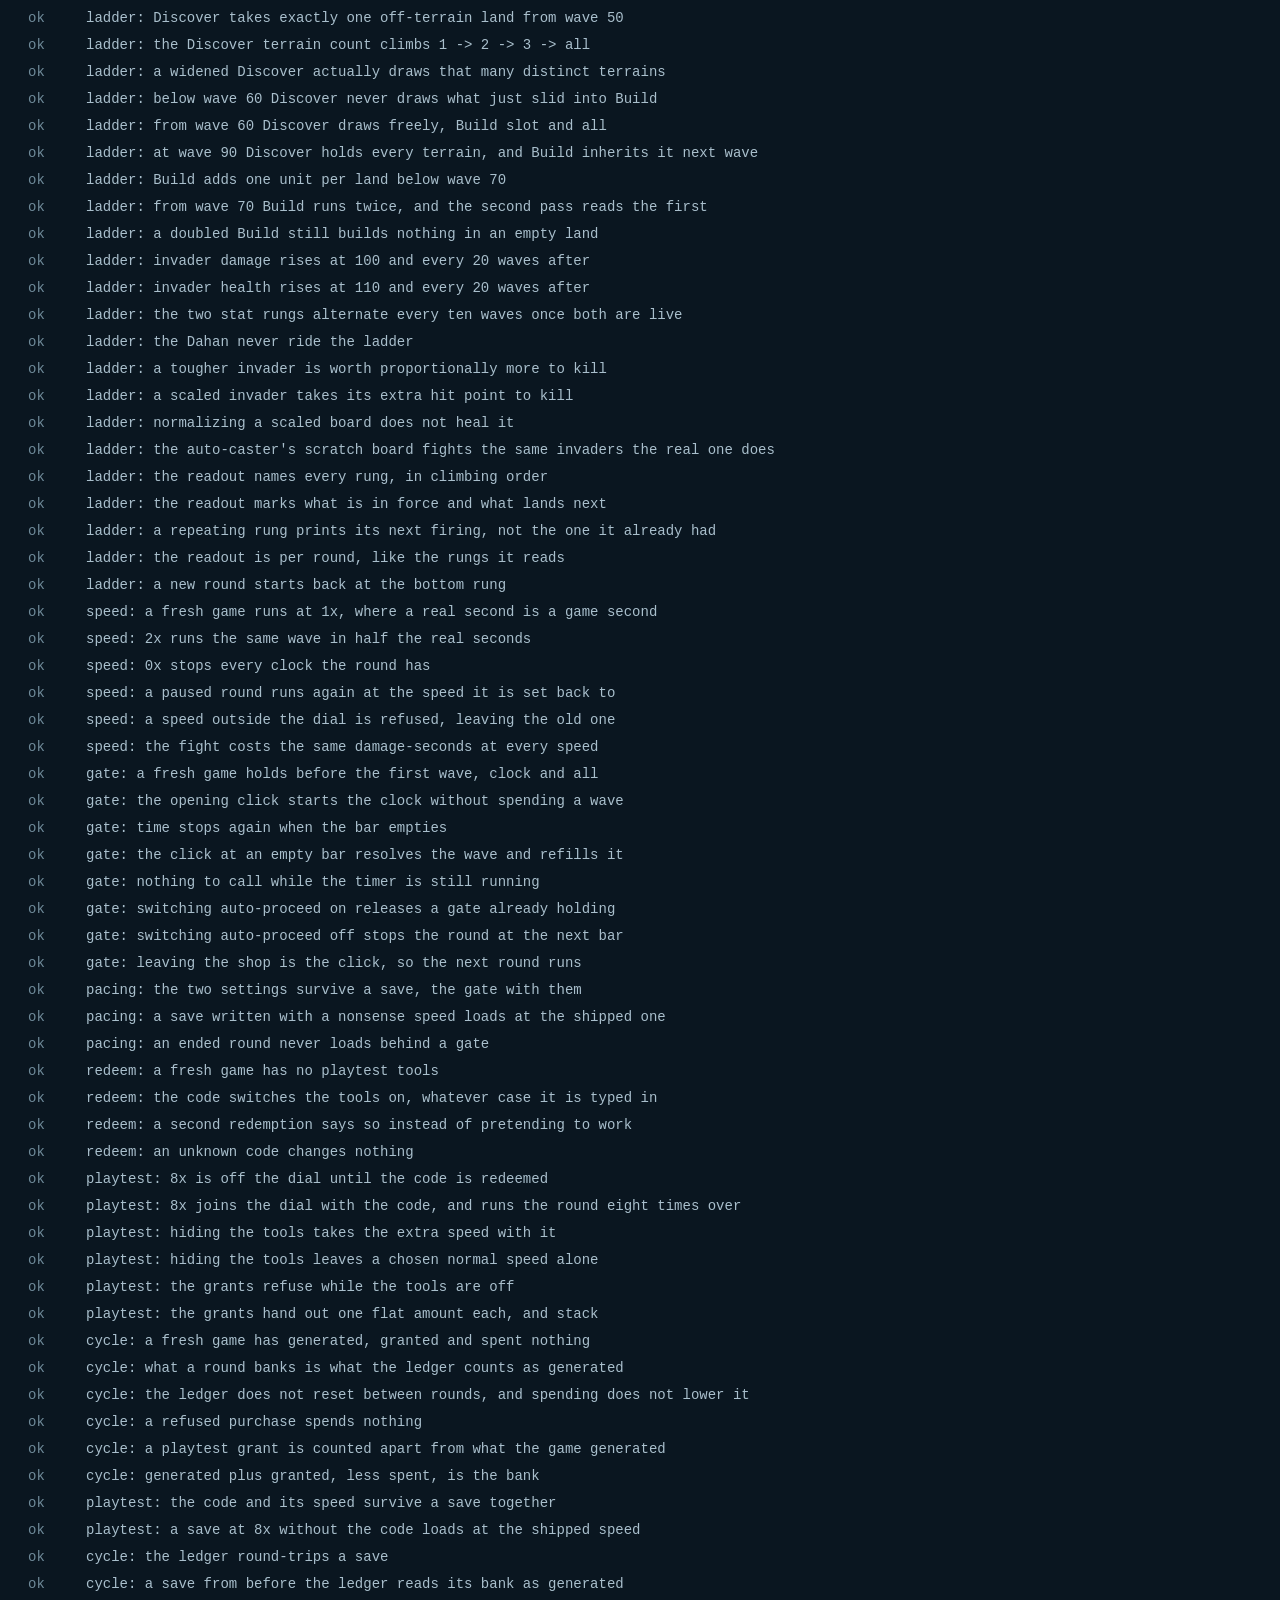
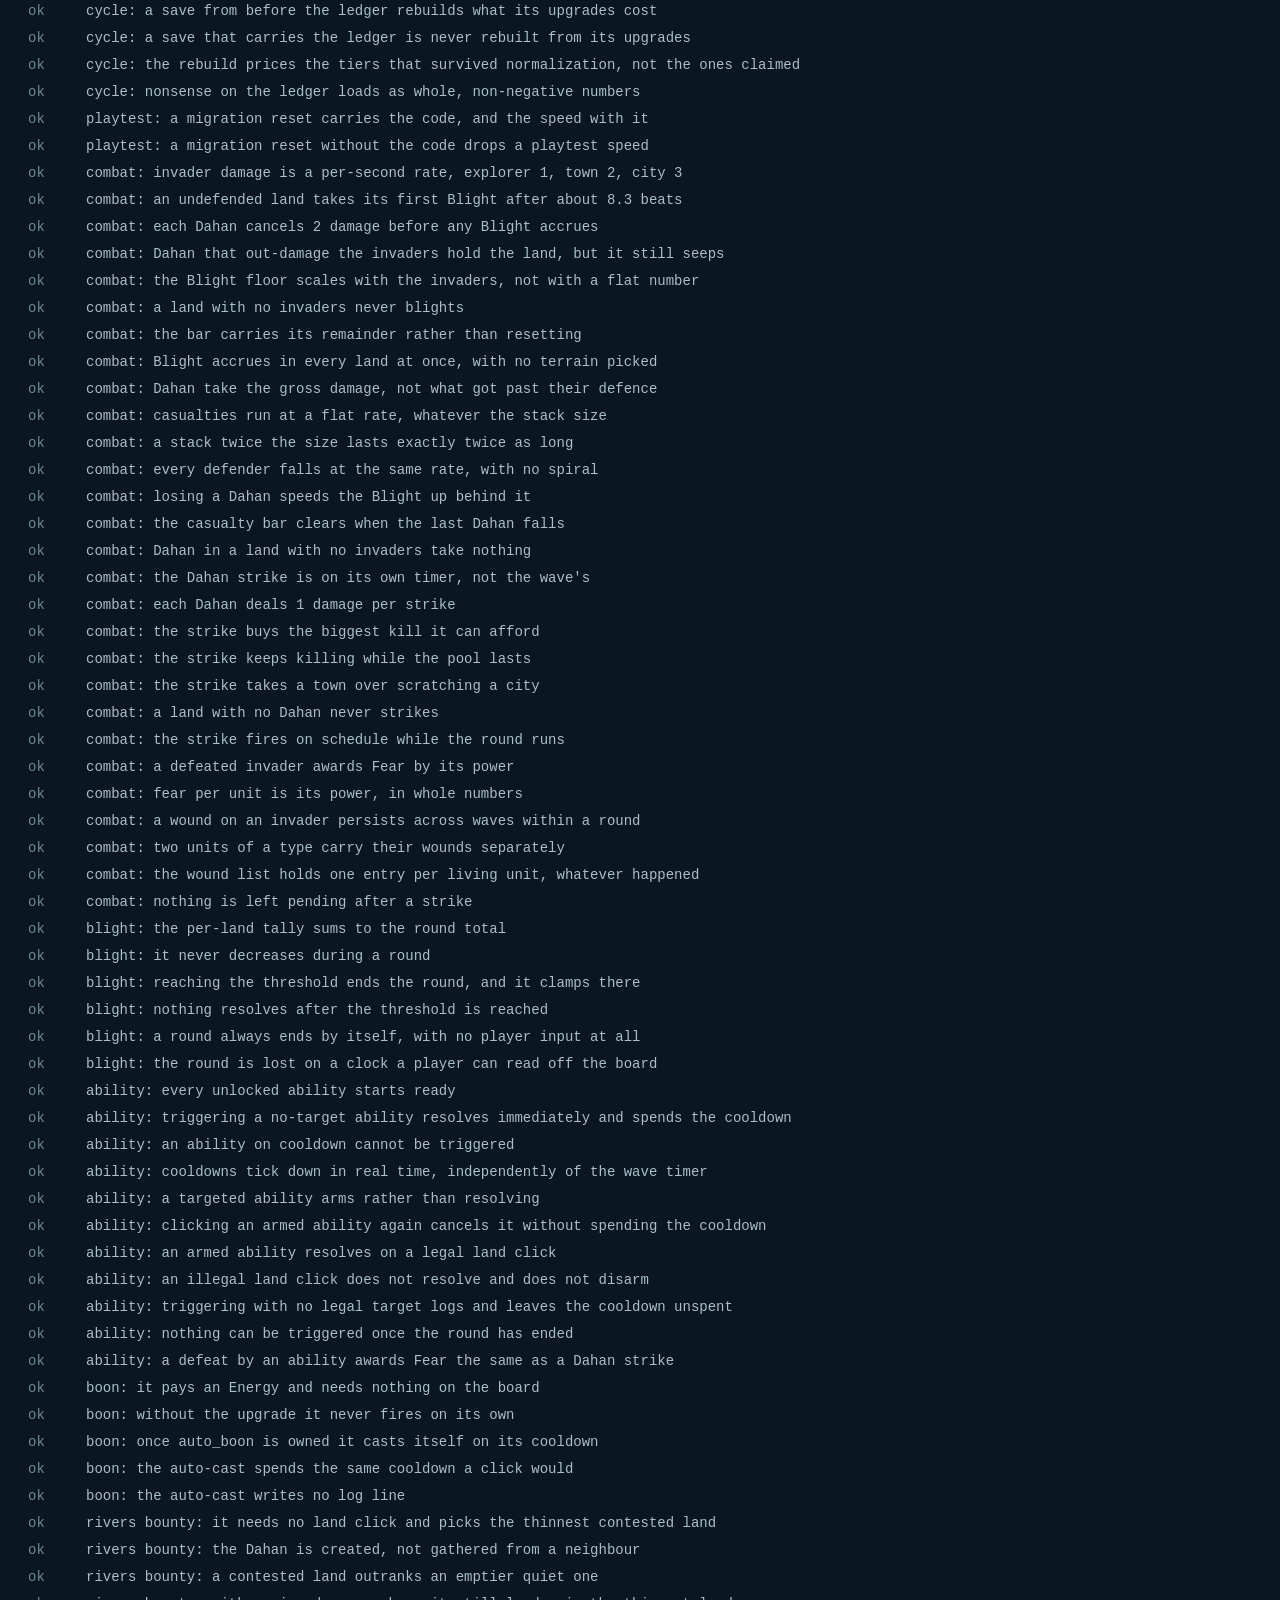
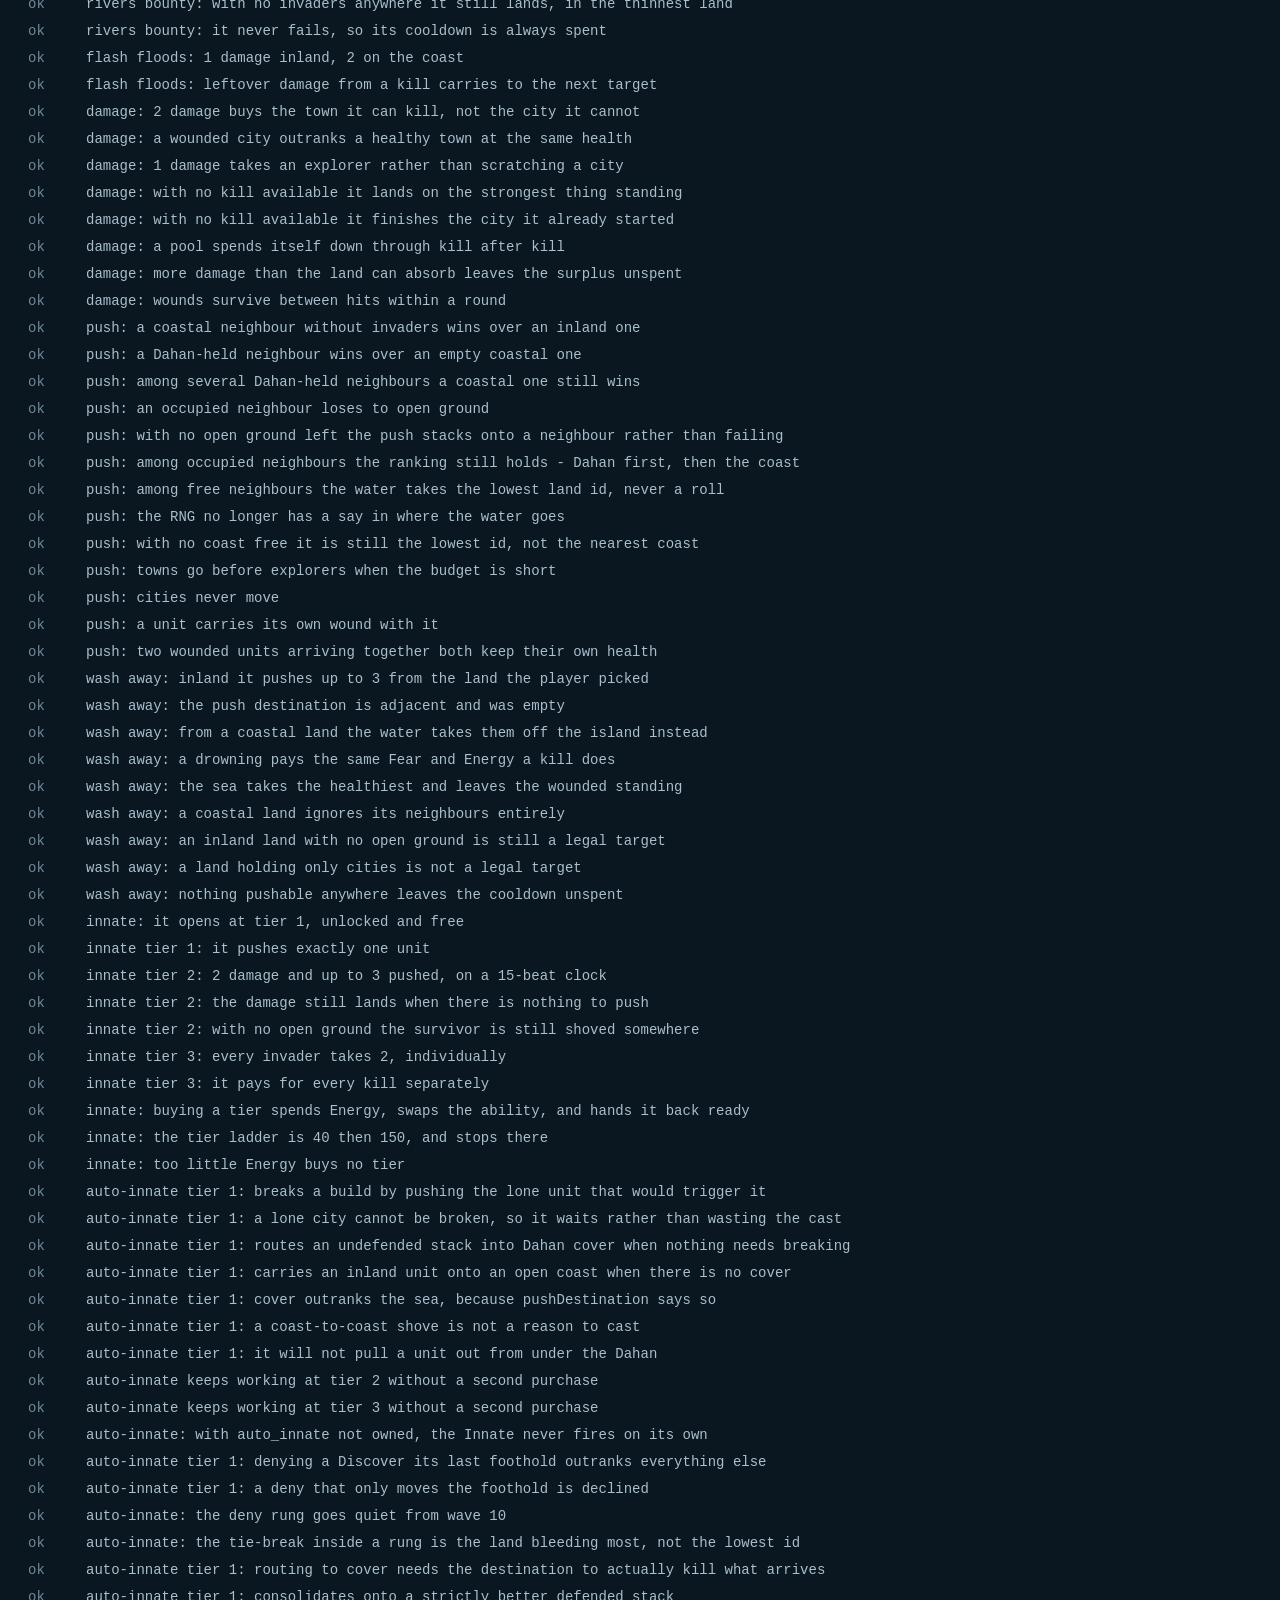
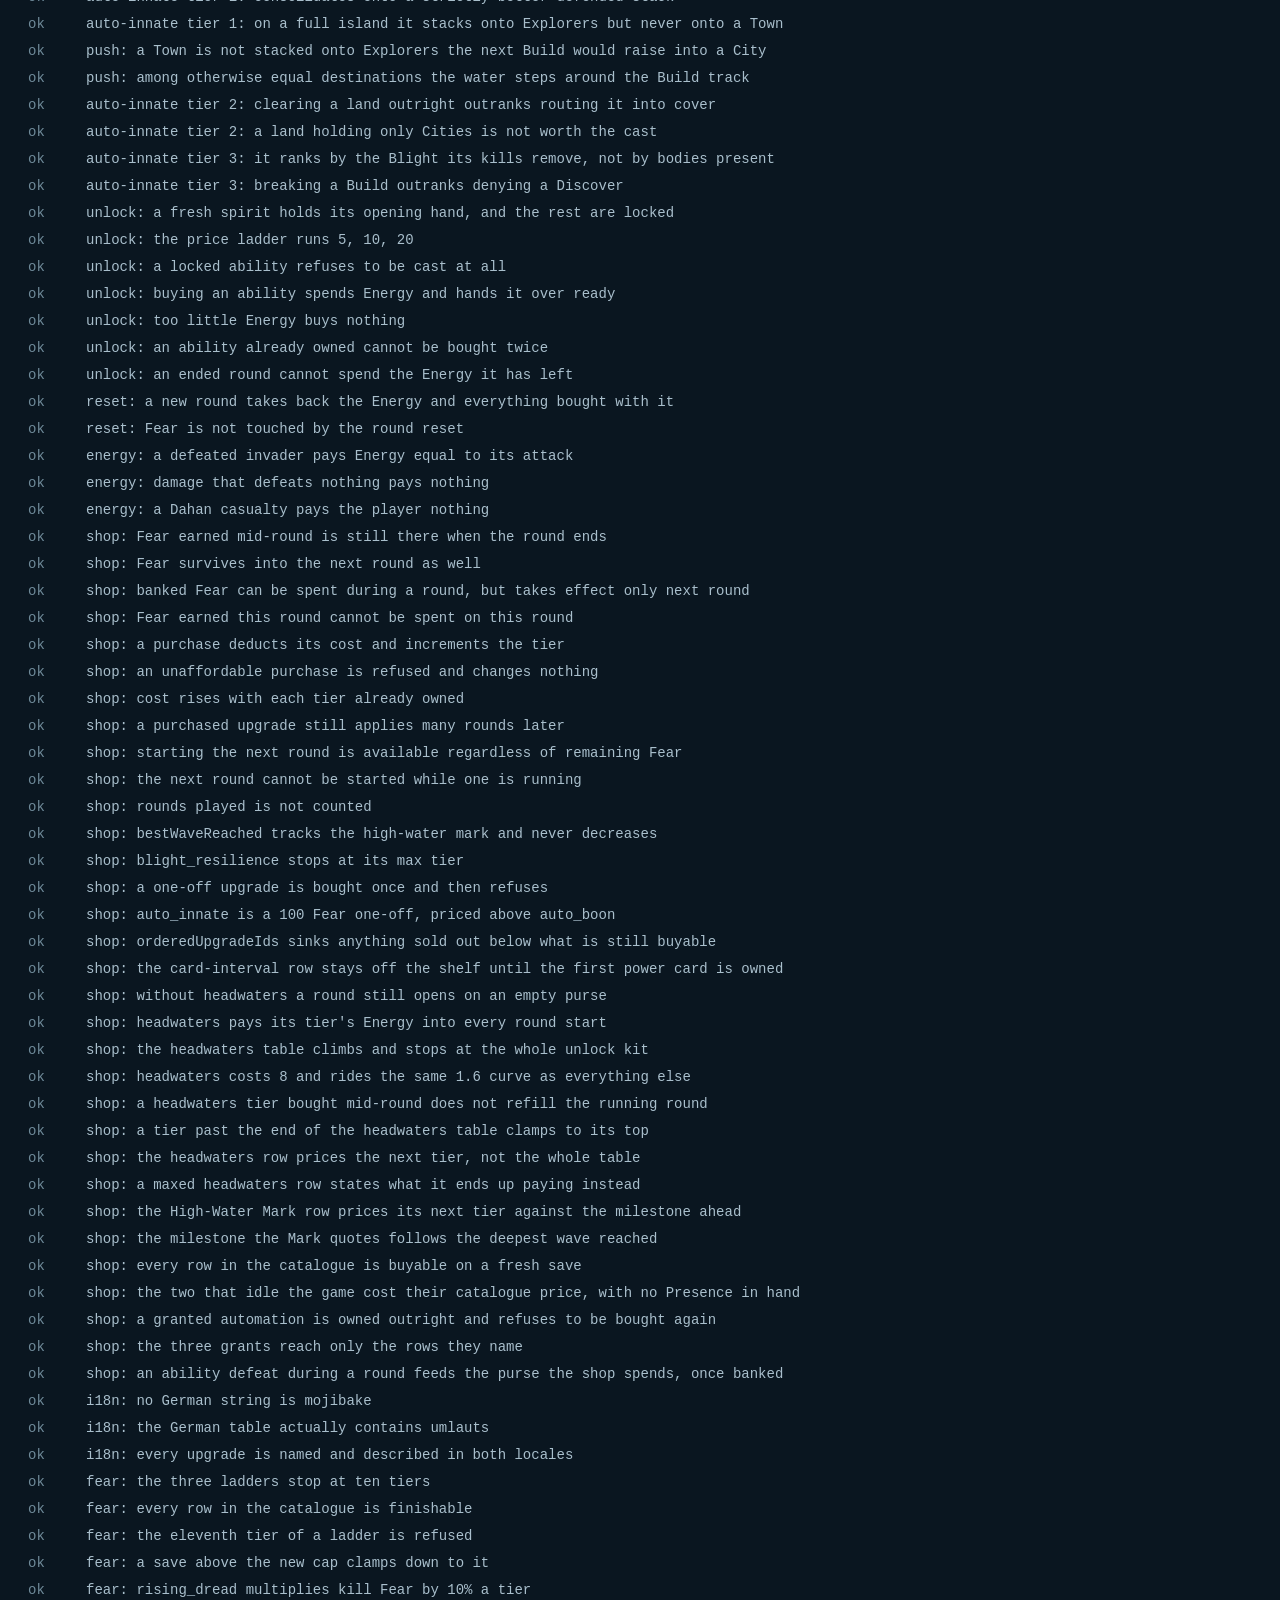
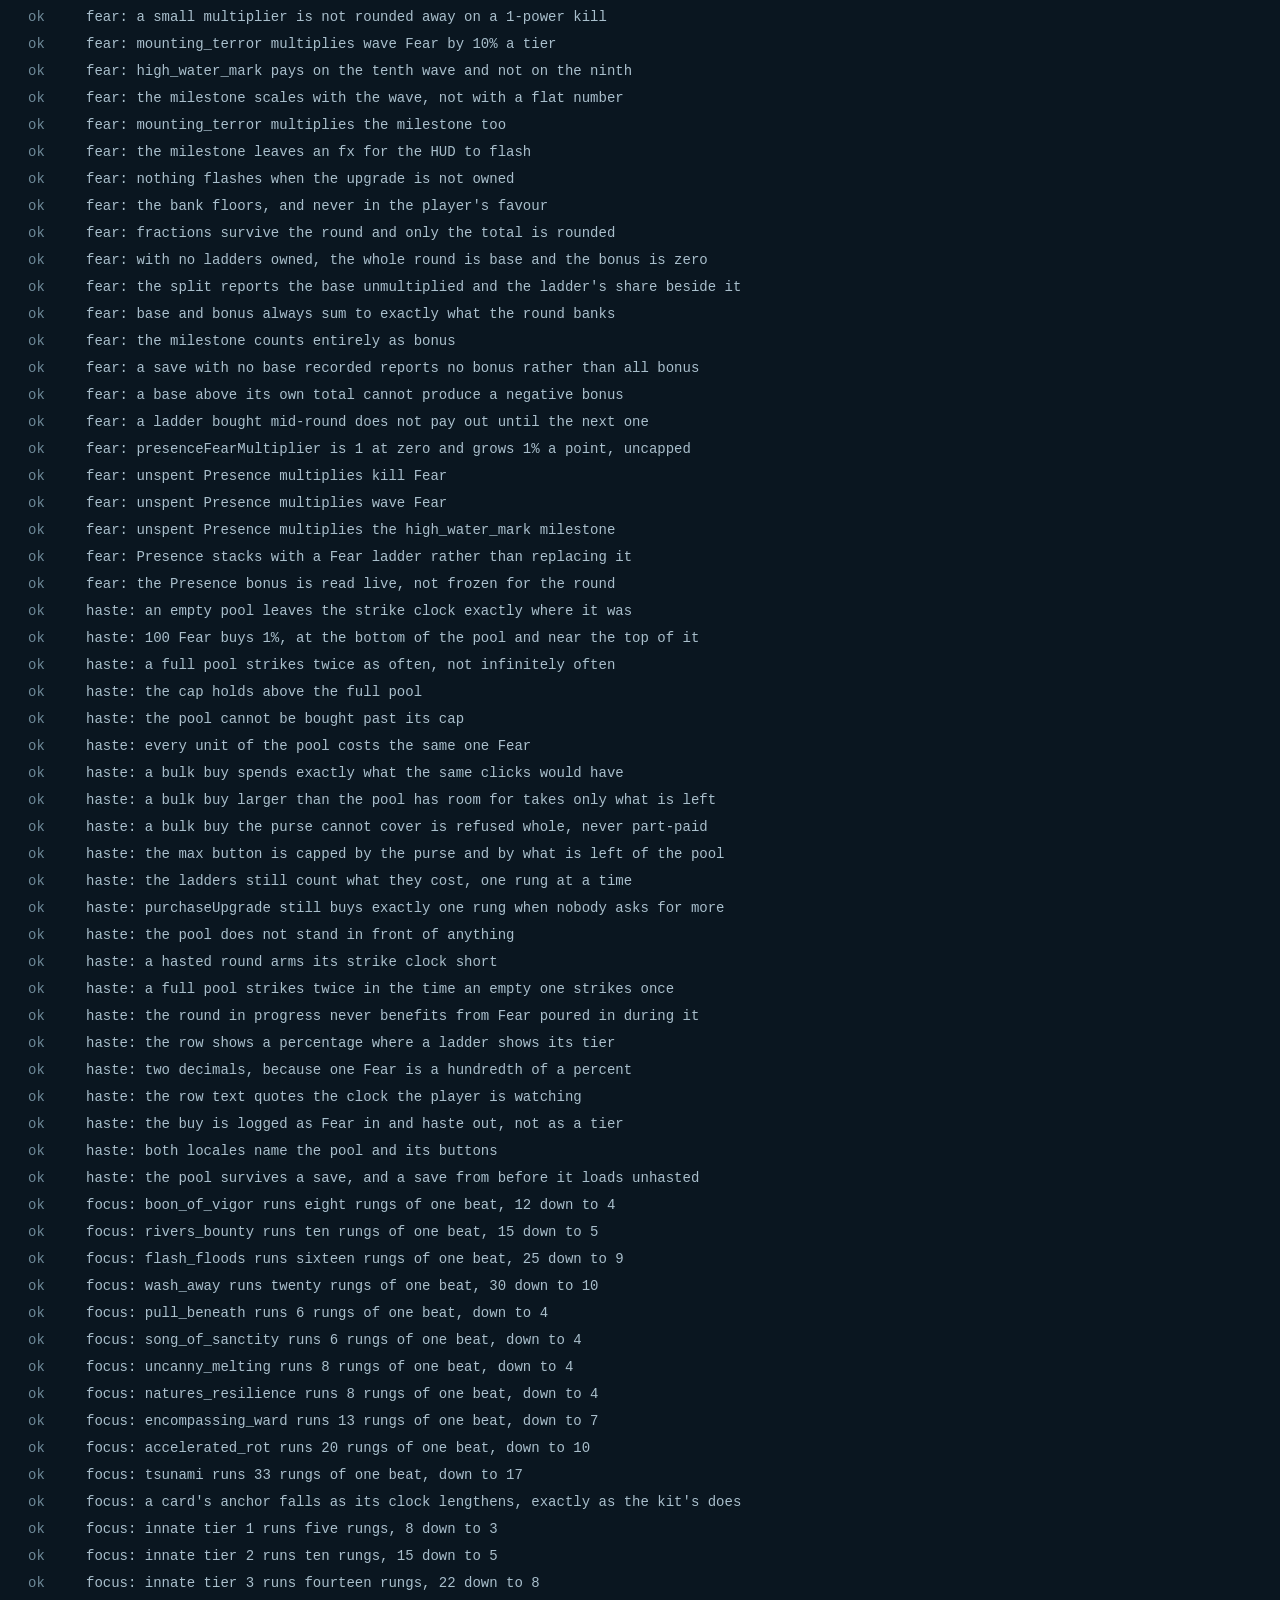
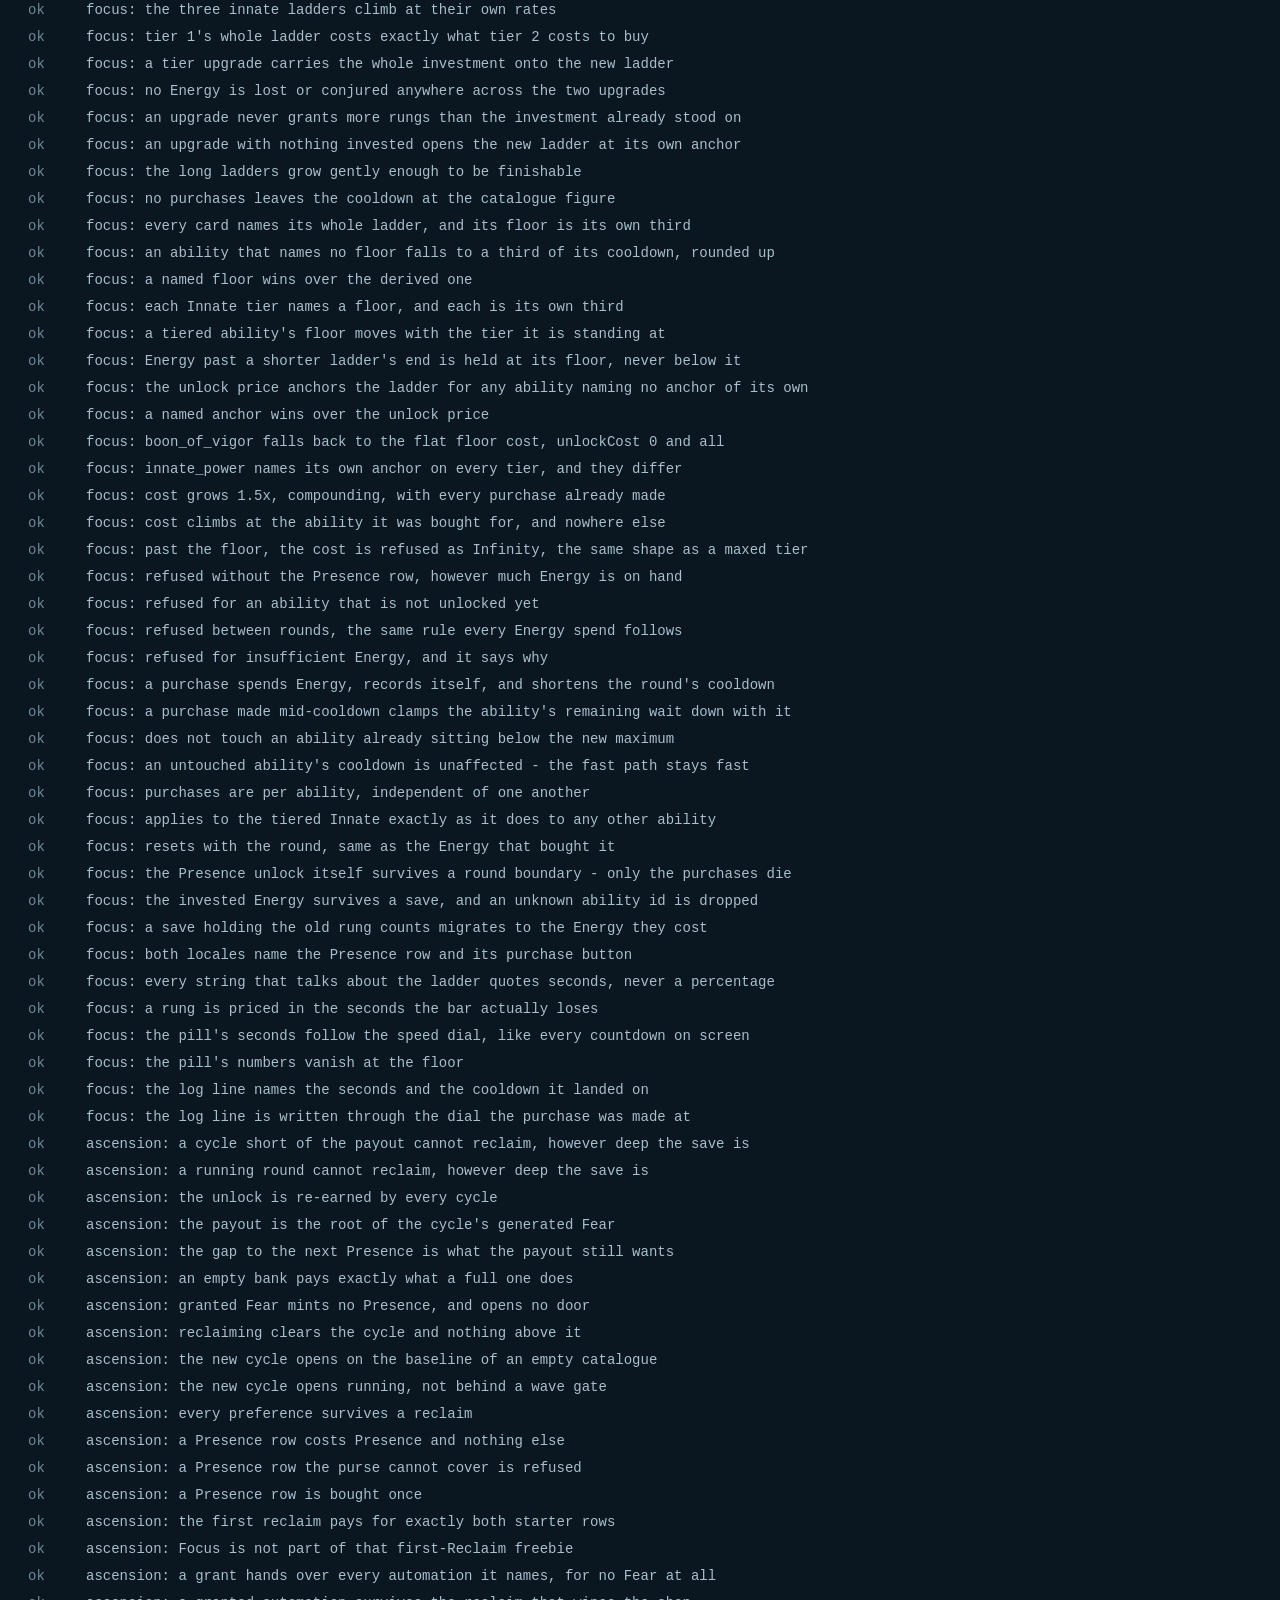
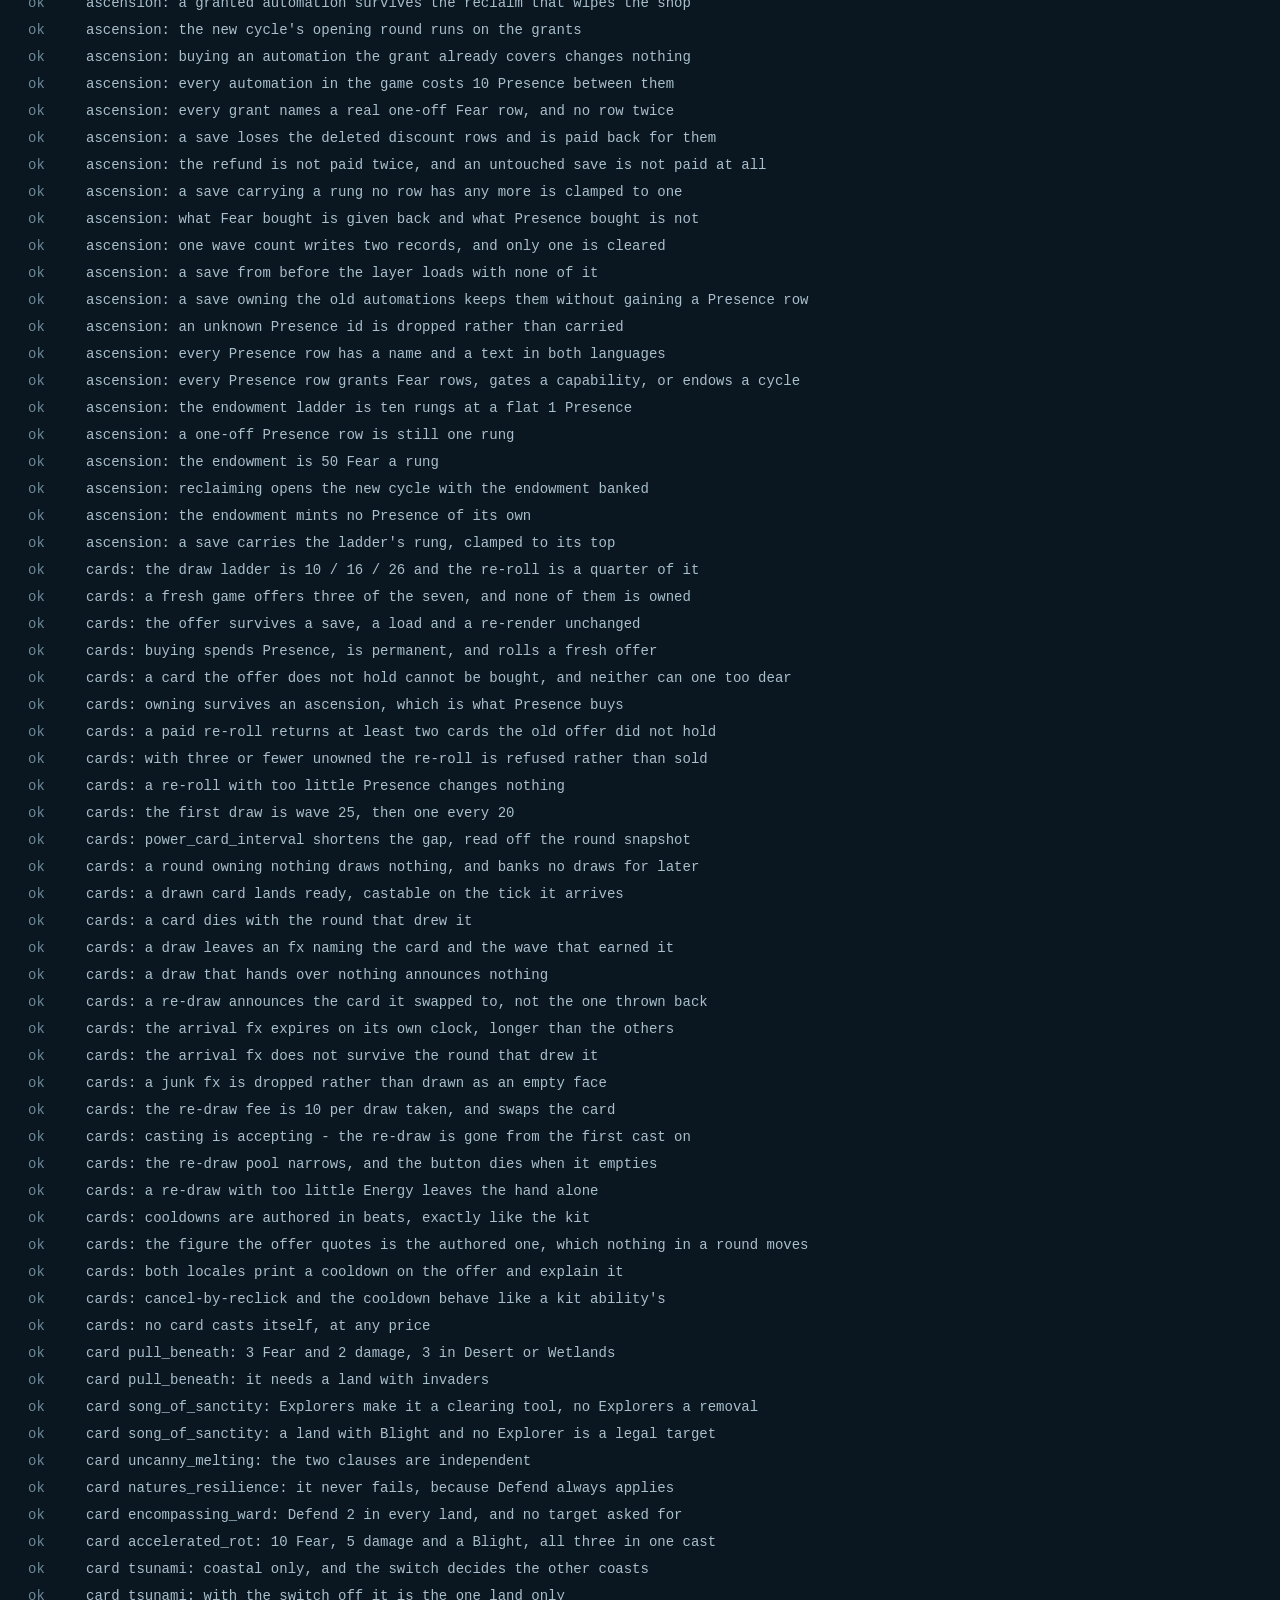
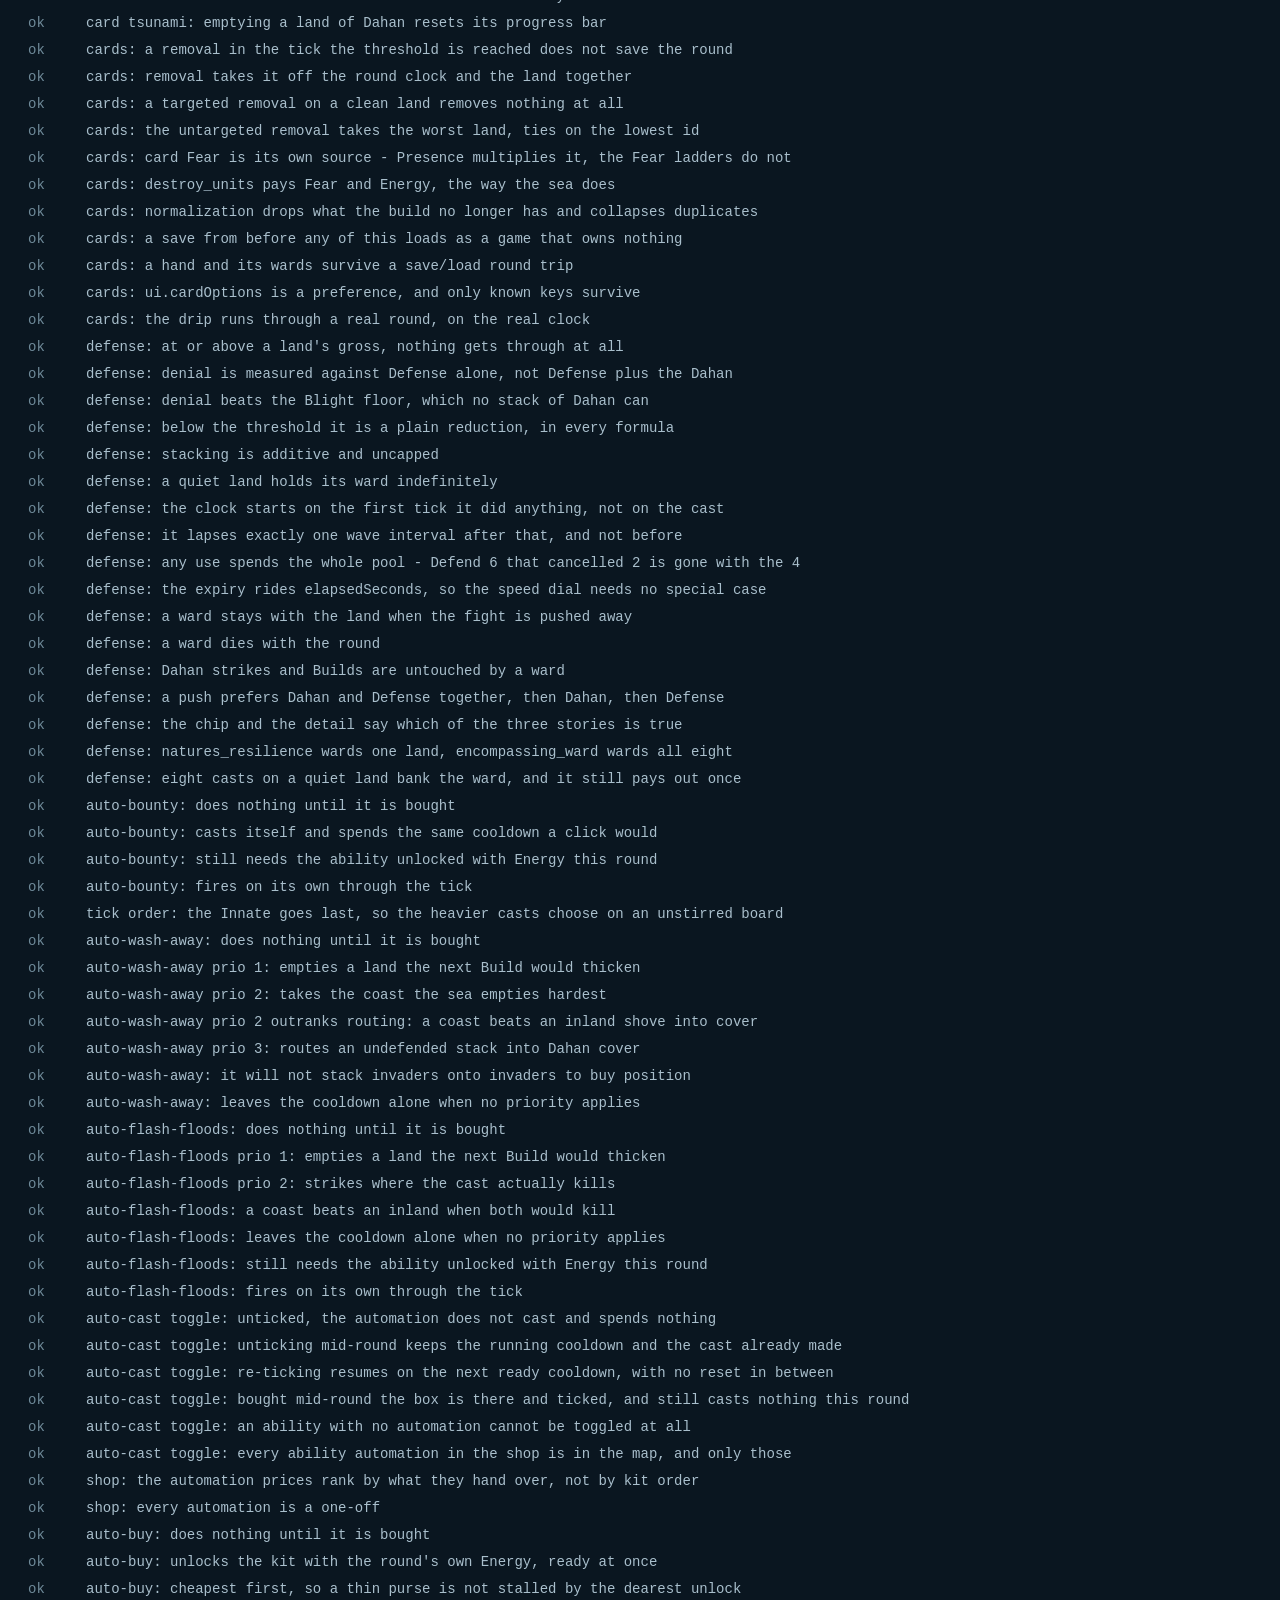
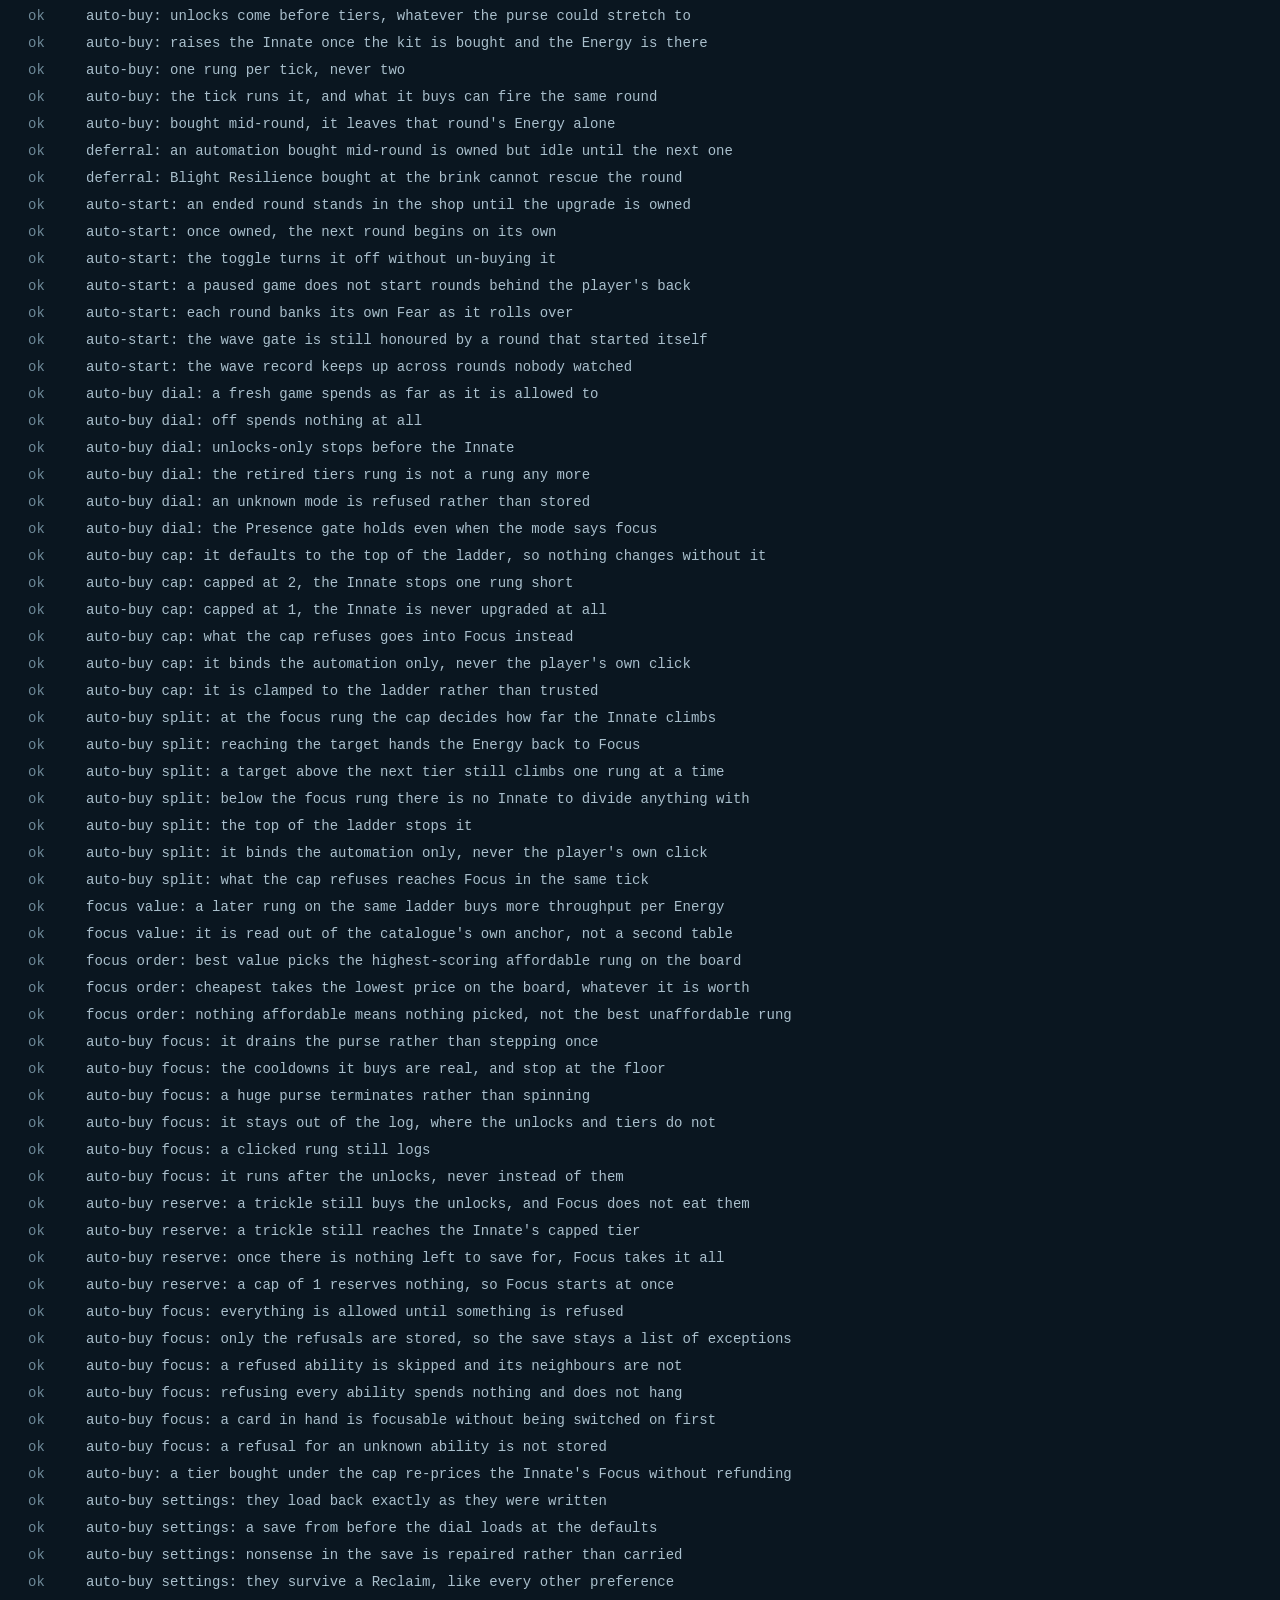
==== commit 4a2dba7d: "Rework of how Innate get auto-upgraded Co-Authored-By: Claude Opus 5 <noreply@anthropic.com>" ====
--- a/tests.html
+++ b/tests.html
@@ -81,6 +81,7 @@
   <script src="tests/cards.test.js"></script>
   <script src="tests/defense.test.js"></script>
   <script src="tests/automation.test.js"></script>
+  <script src="tests/autobuy.test.js"></script>
   <script src="tests/save.test.js"></script>
   <!-- The fixture is data, not a suite, and has to be loaded before the checks that read it. -->
   <script src="tests/fixtures/save-5.0.0-pre-autocast.js"></script>
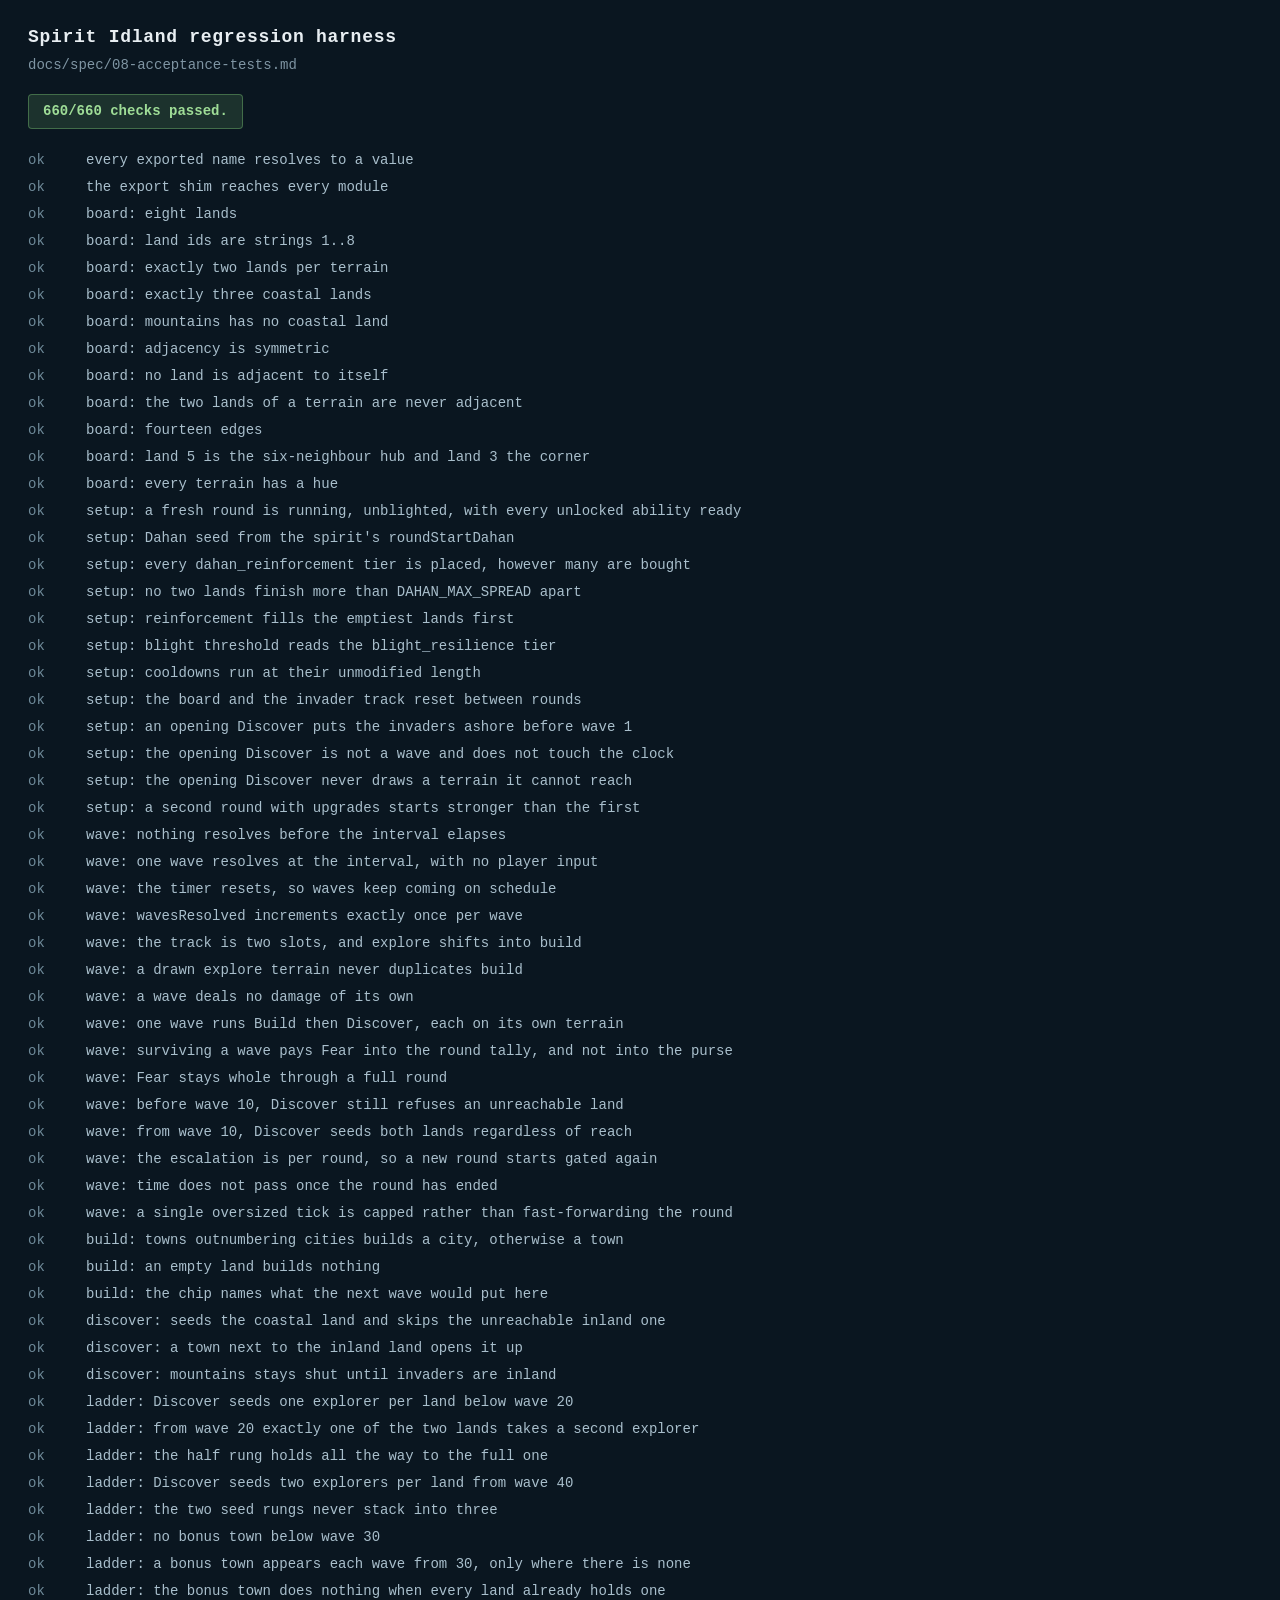
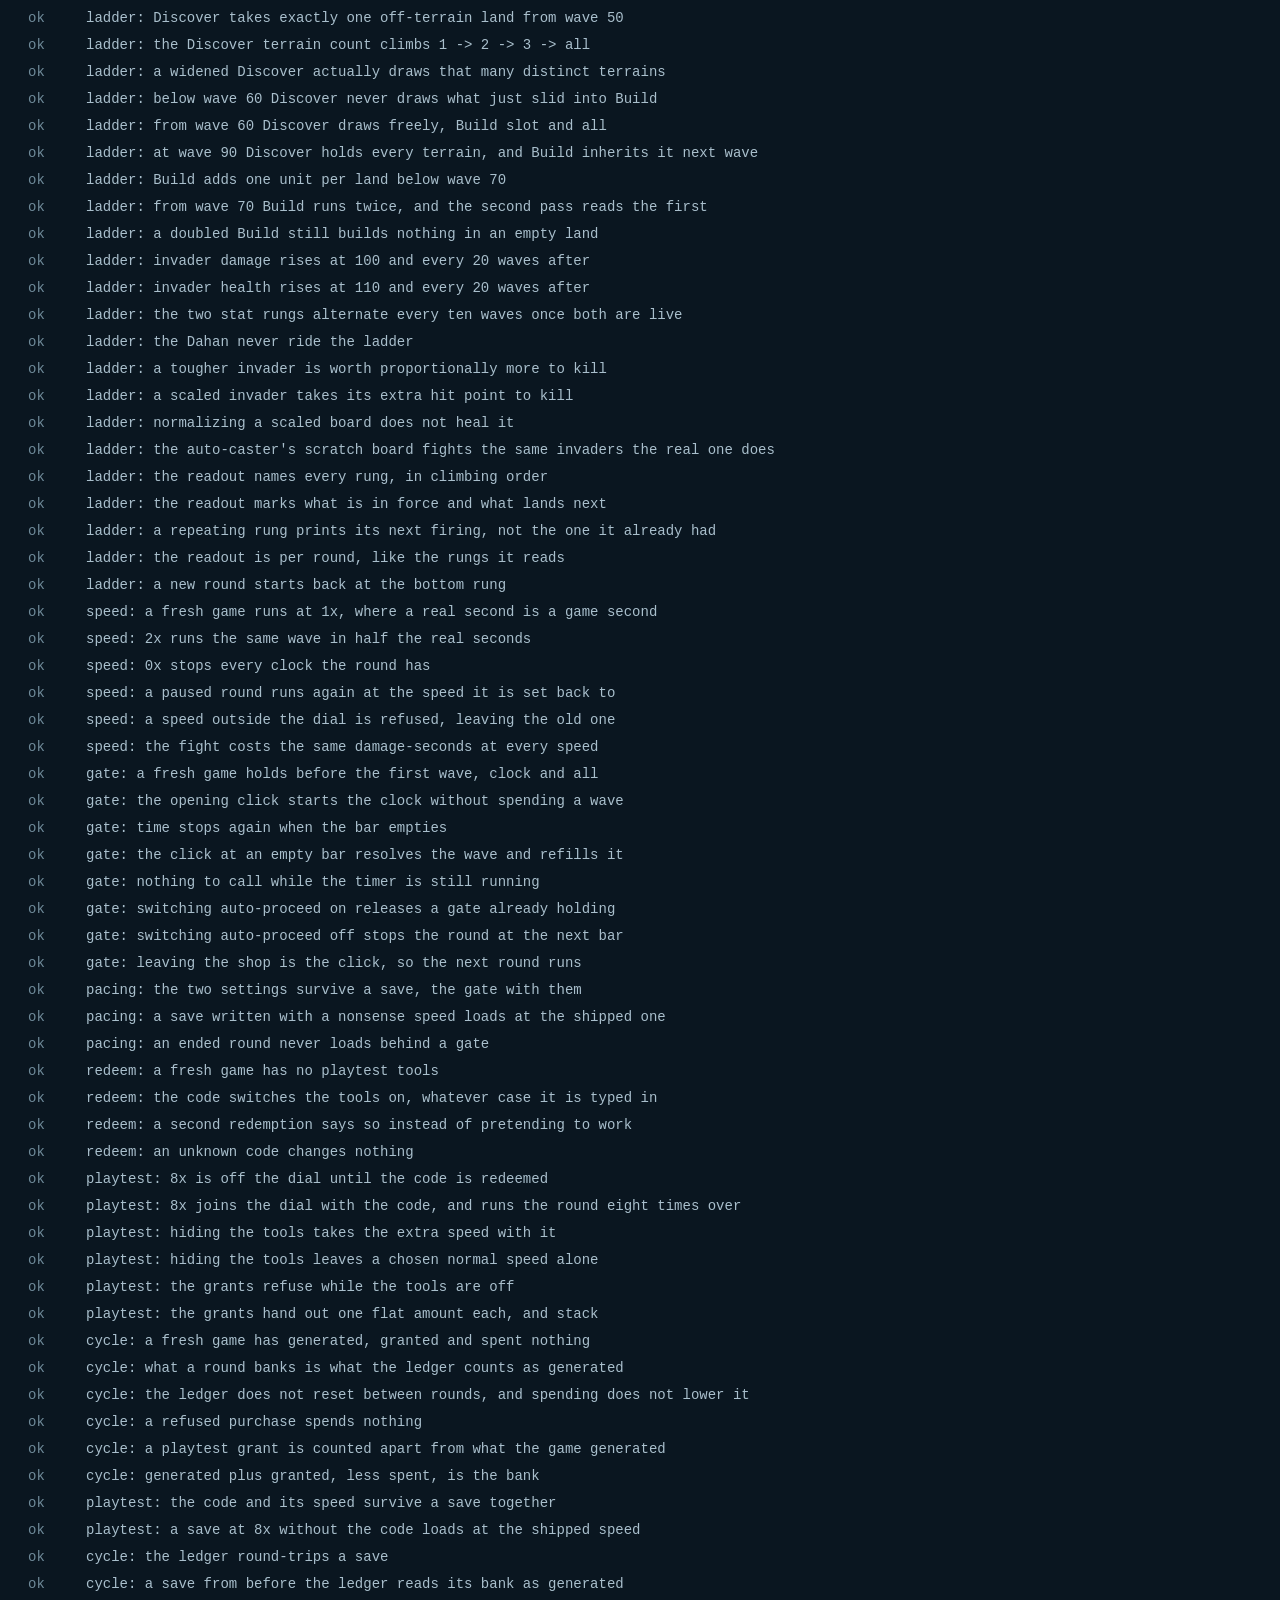
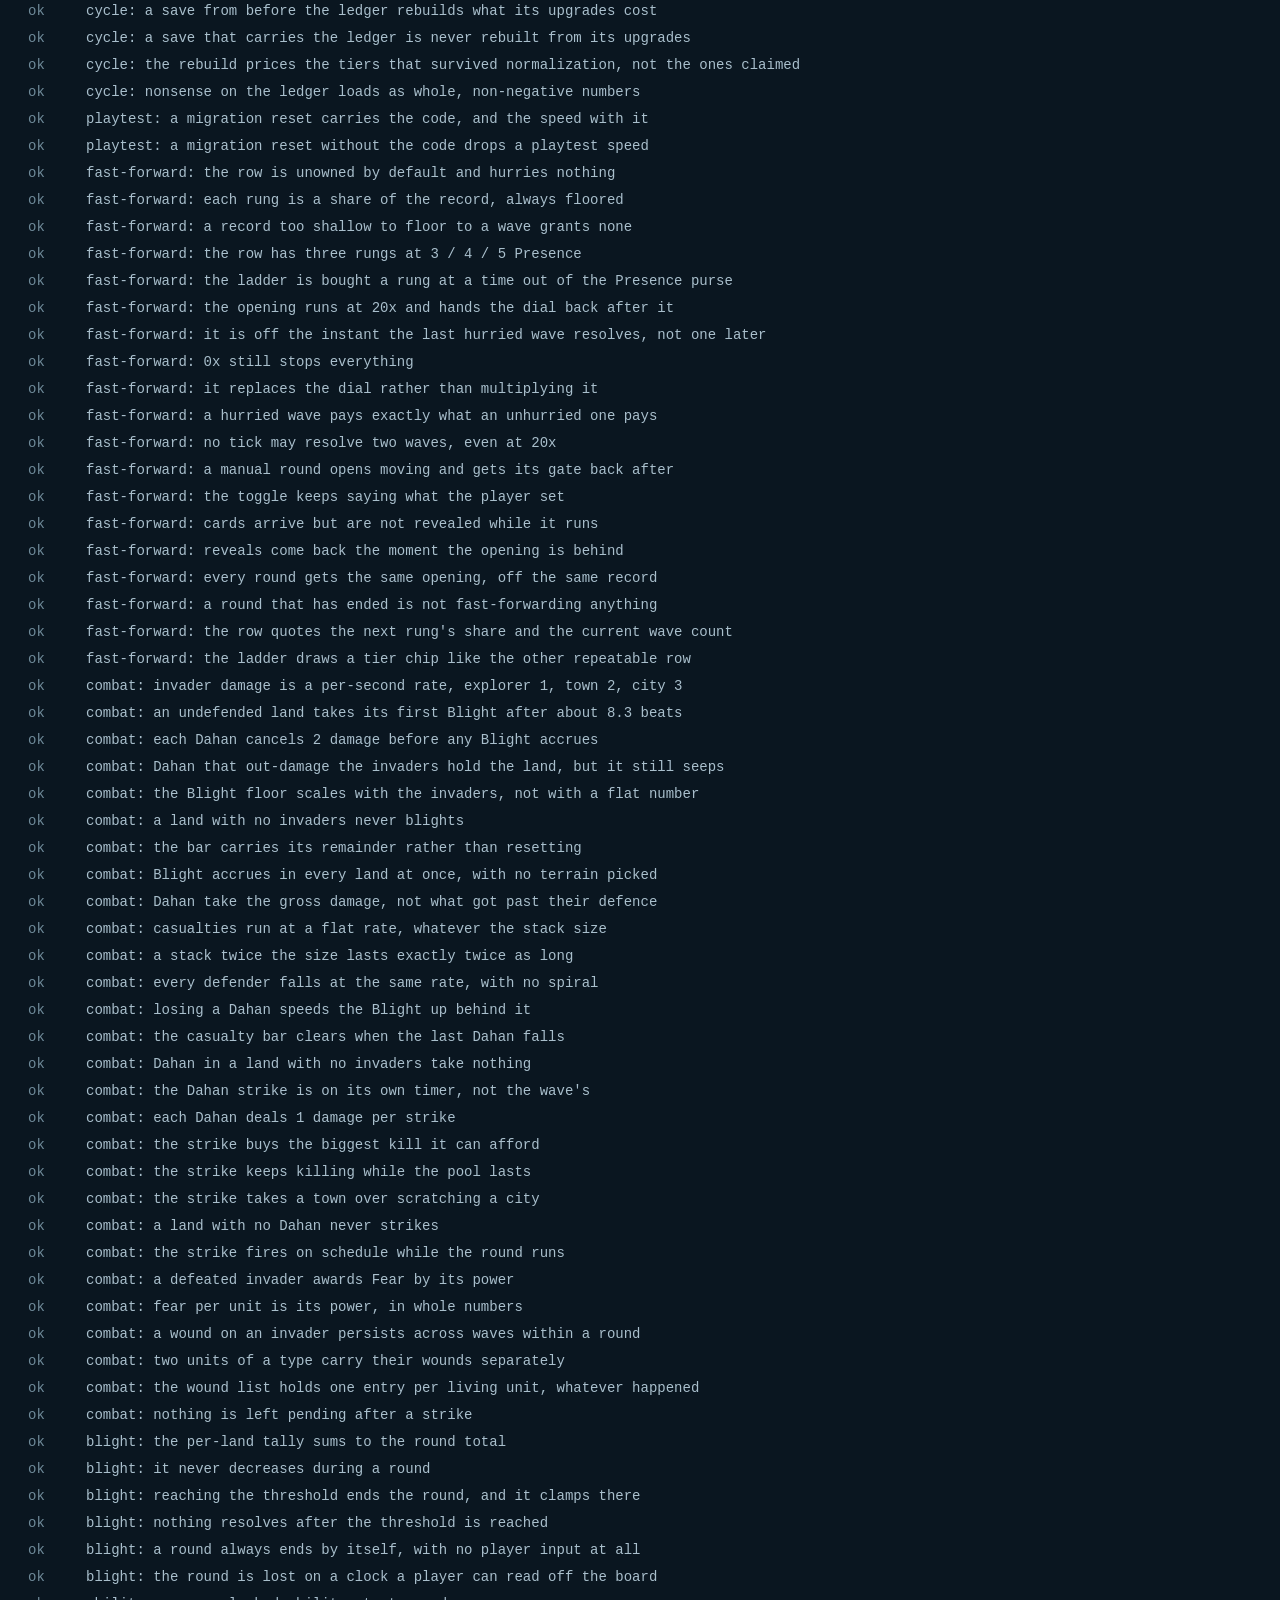
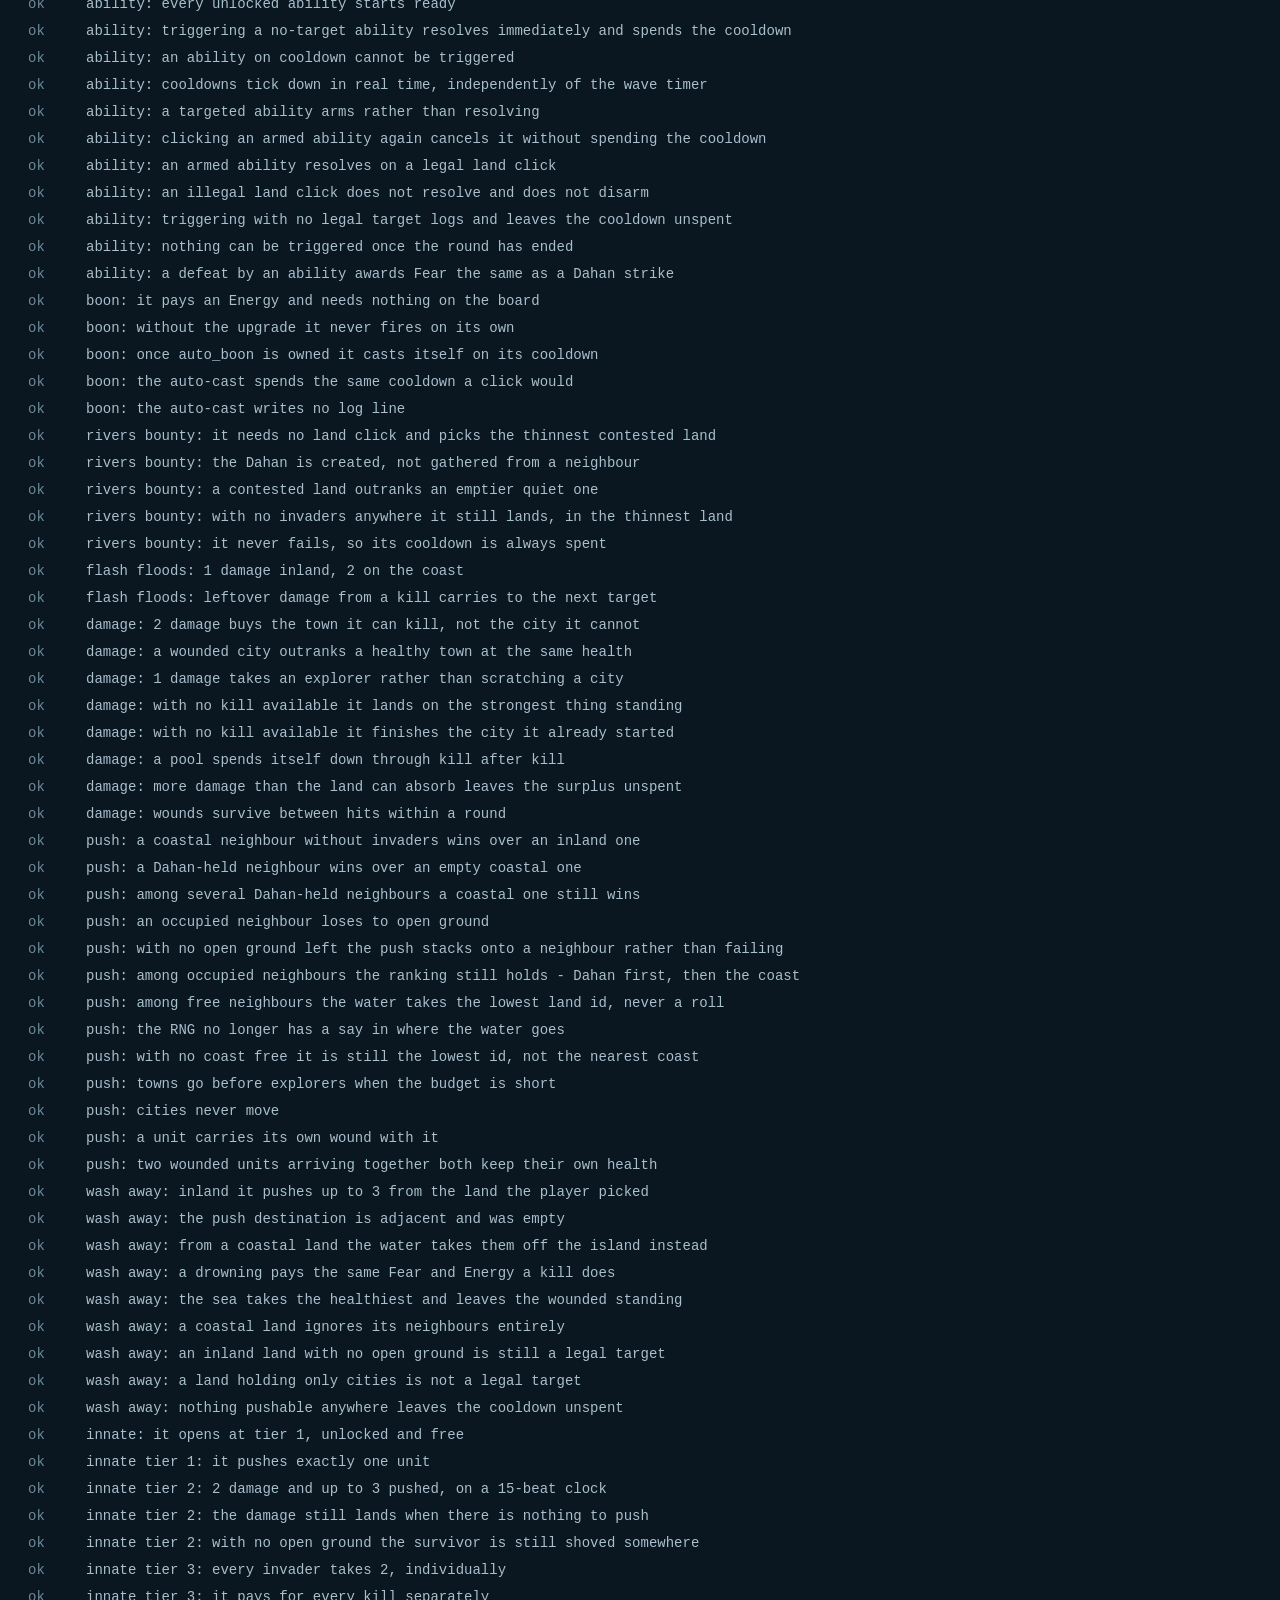
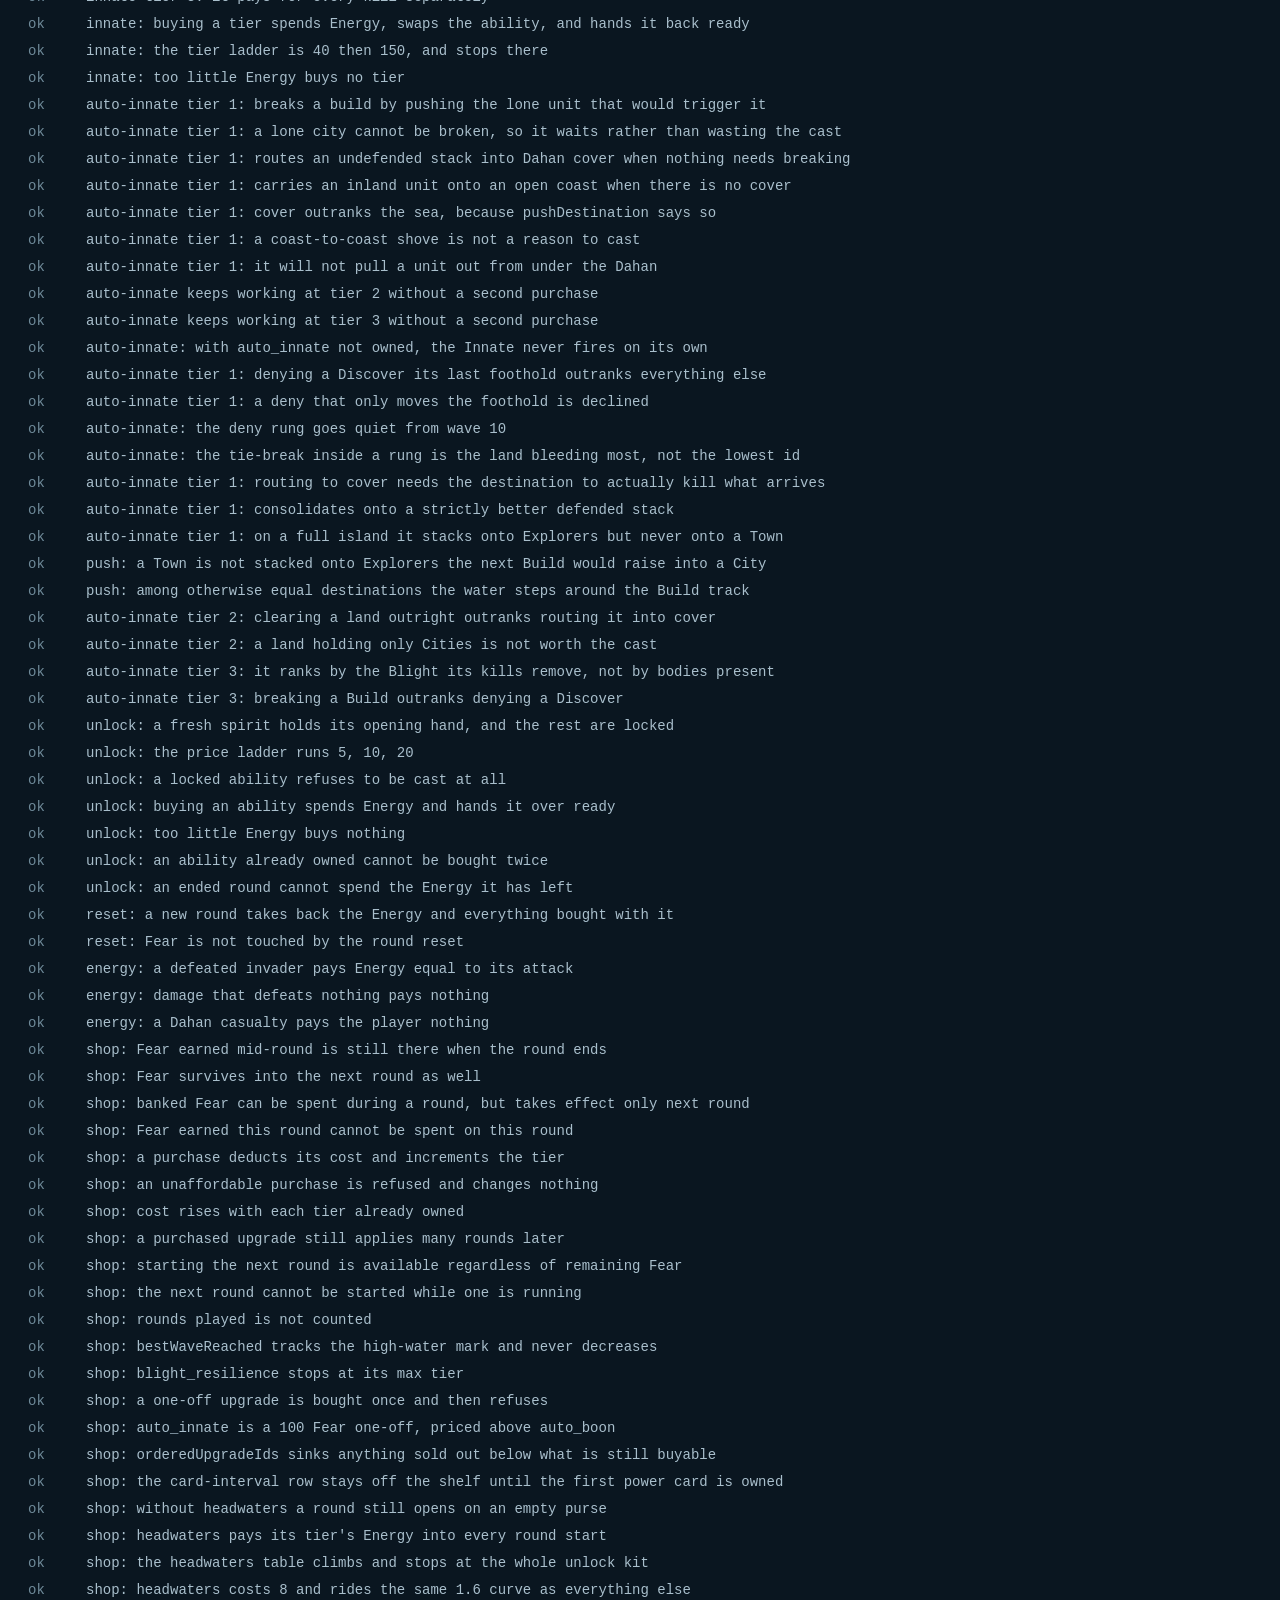
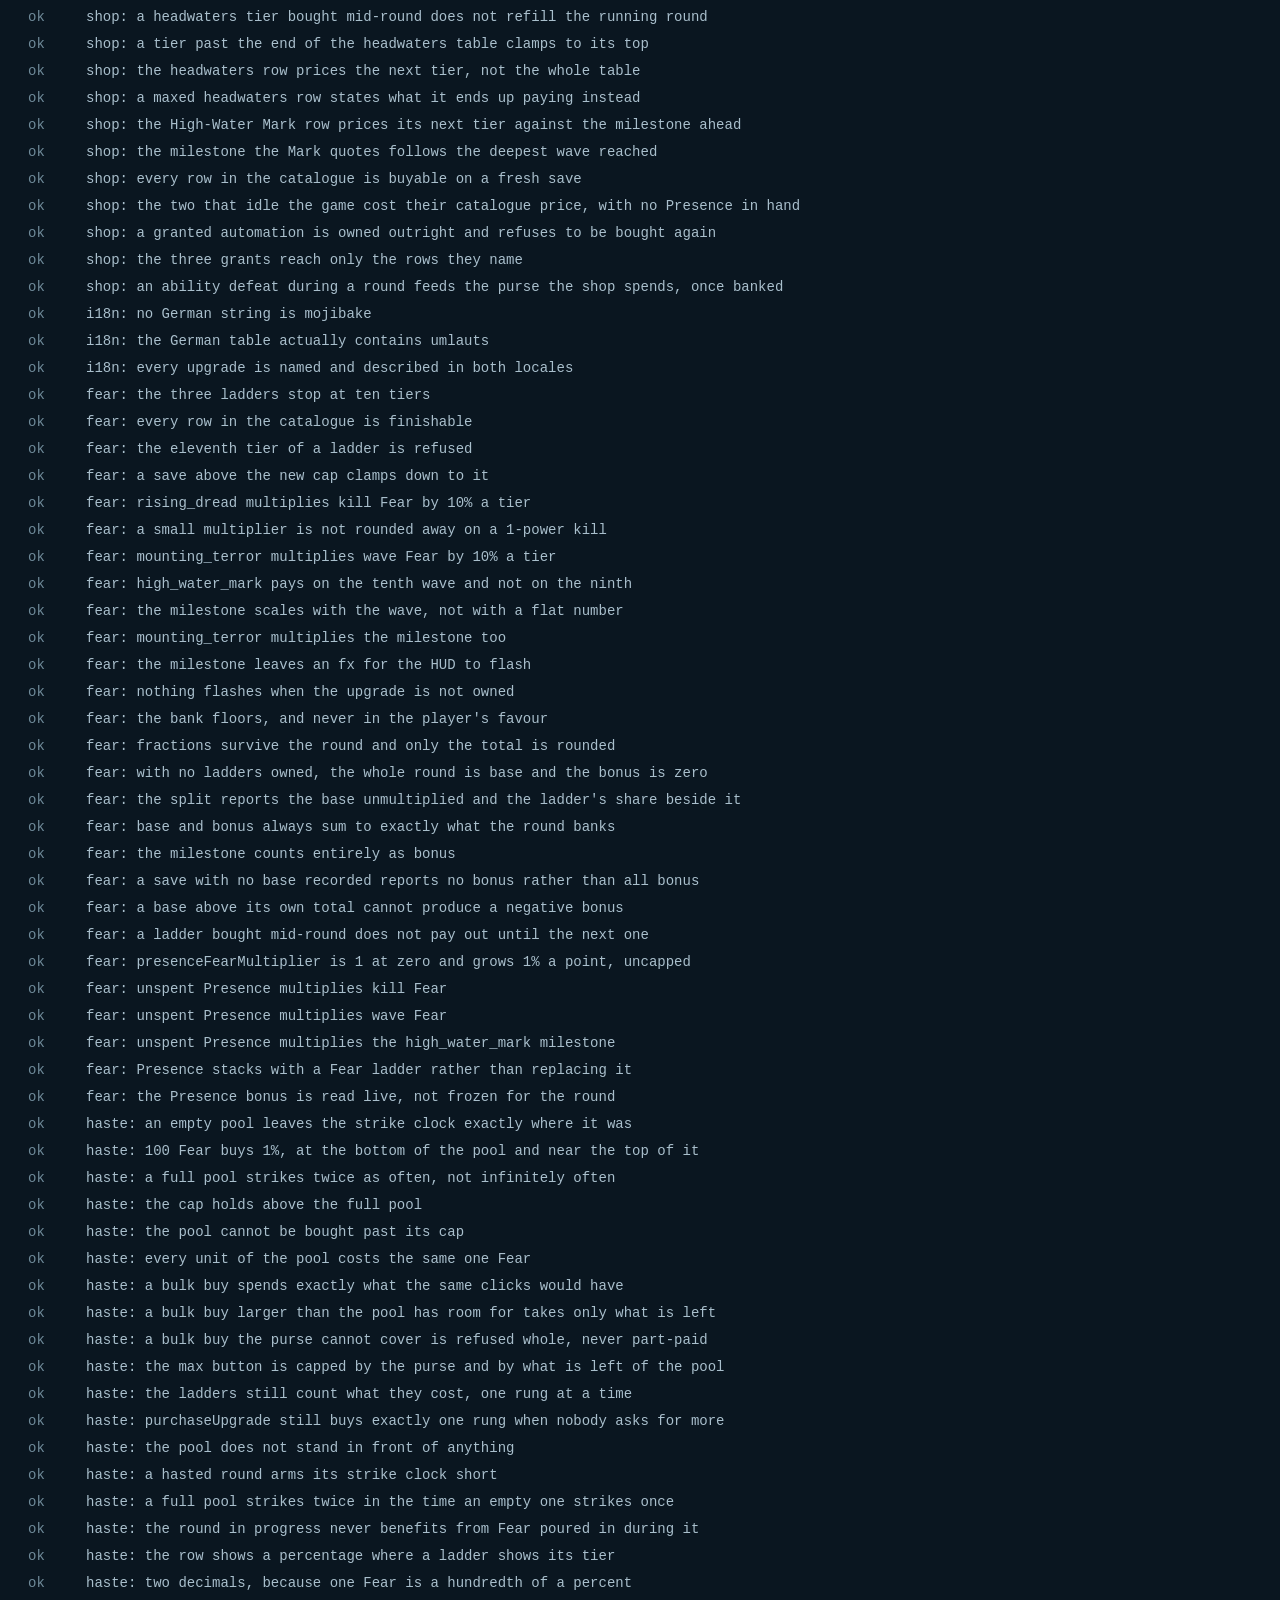
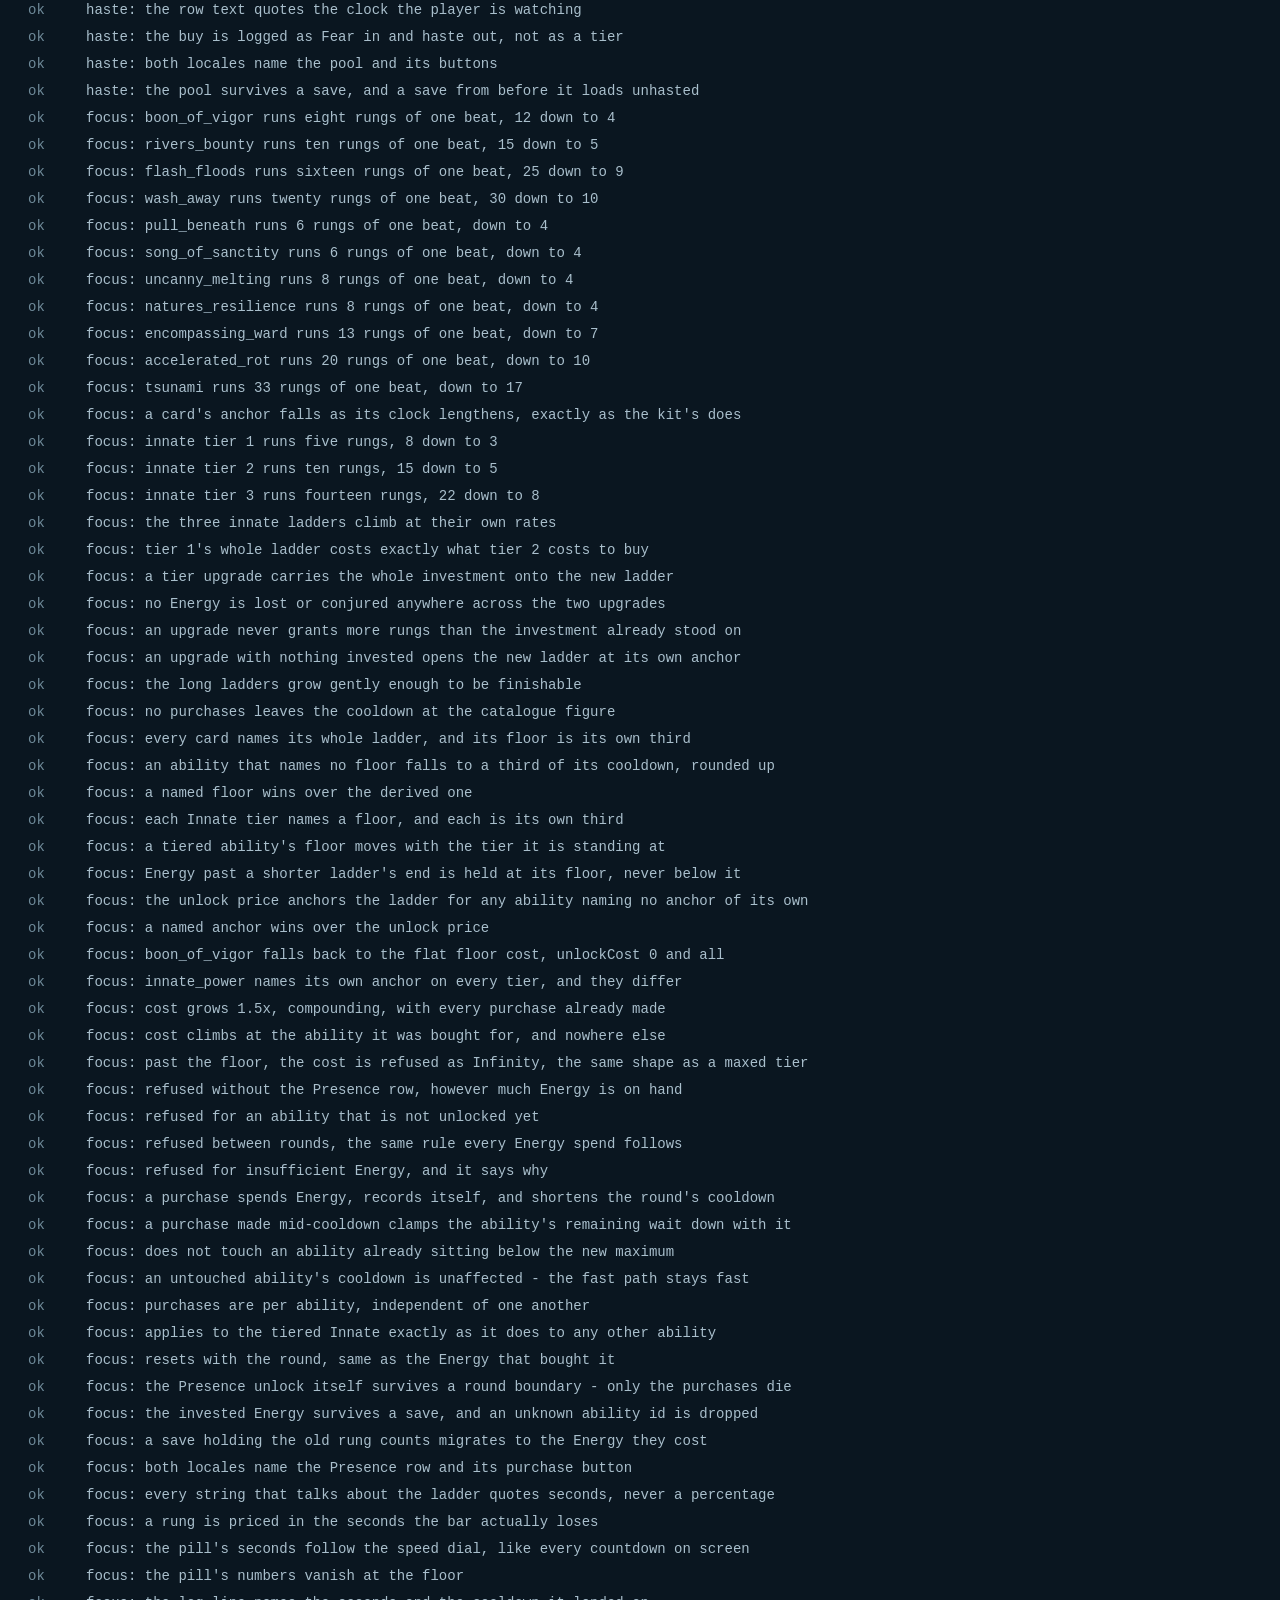
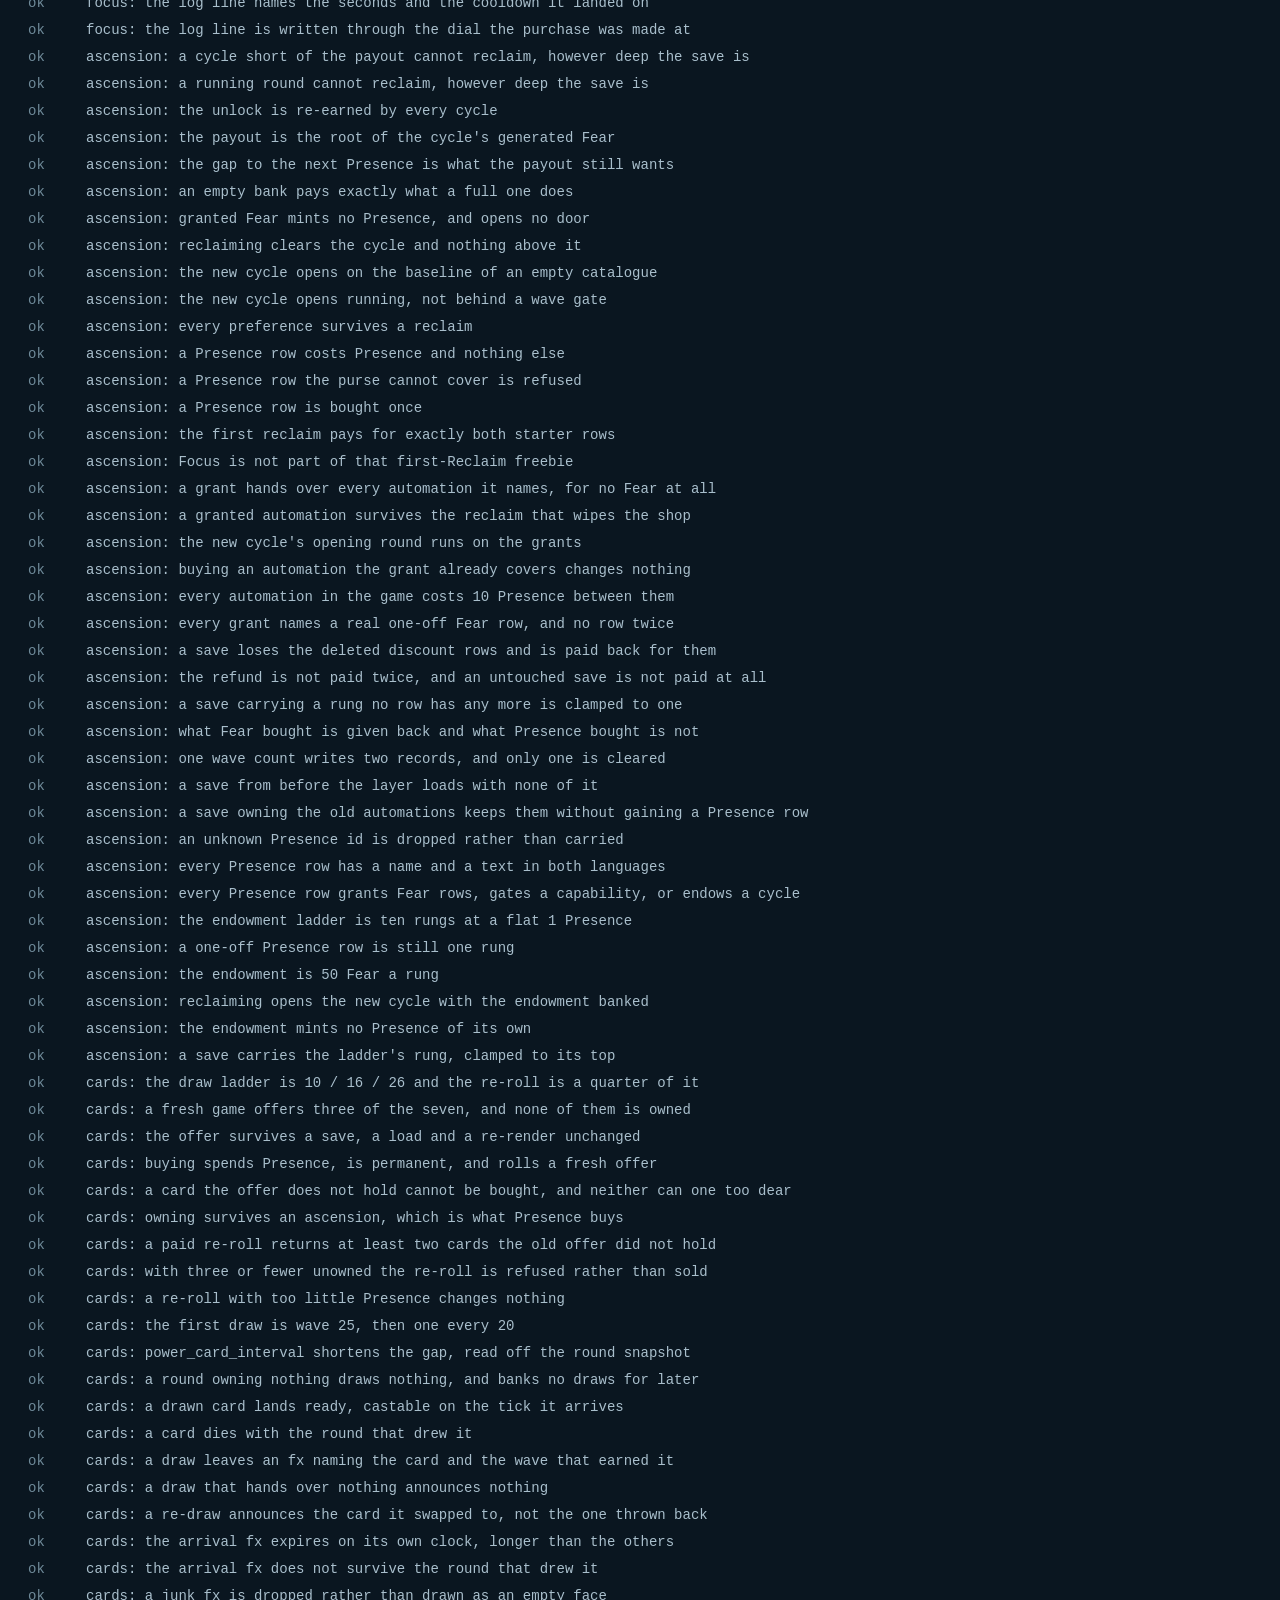
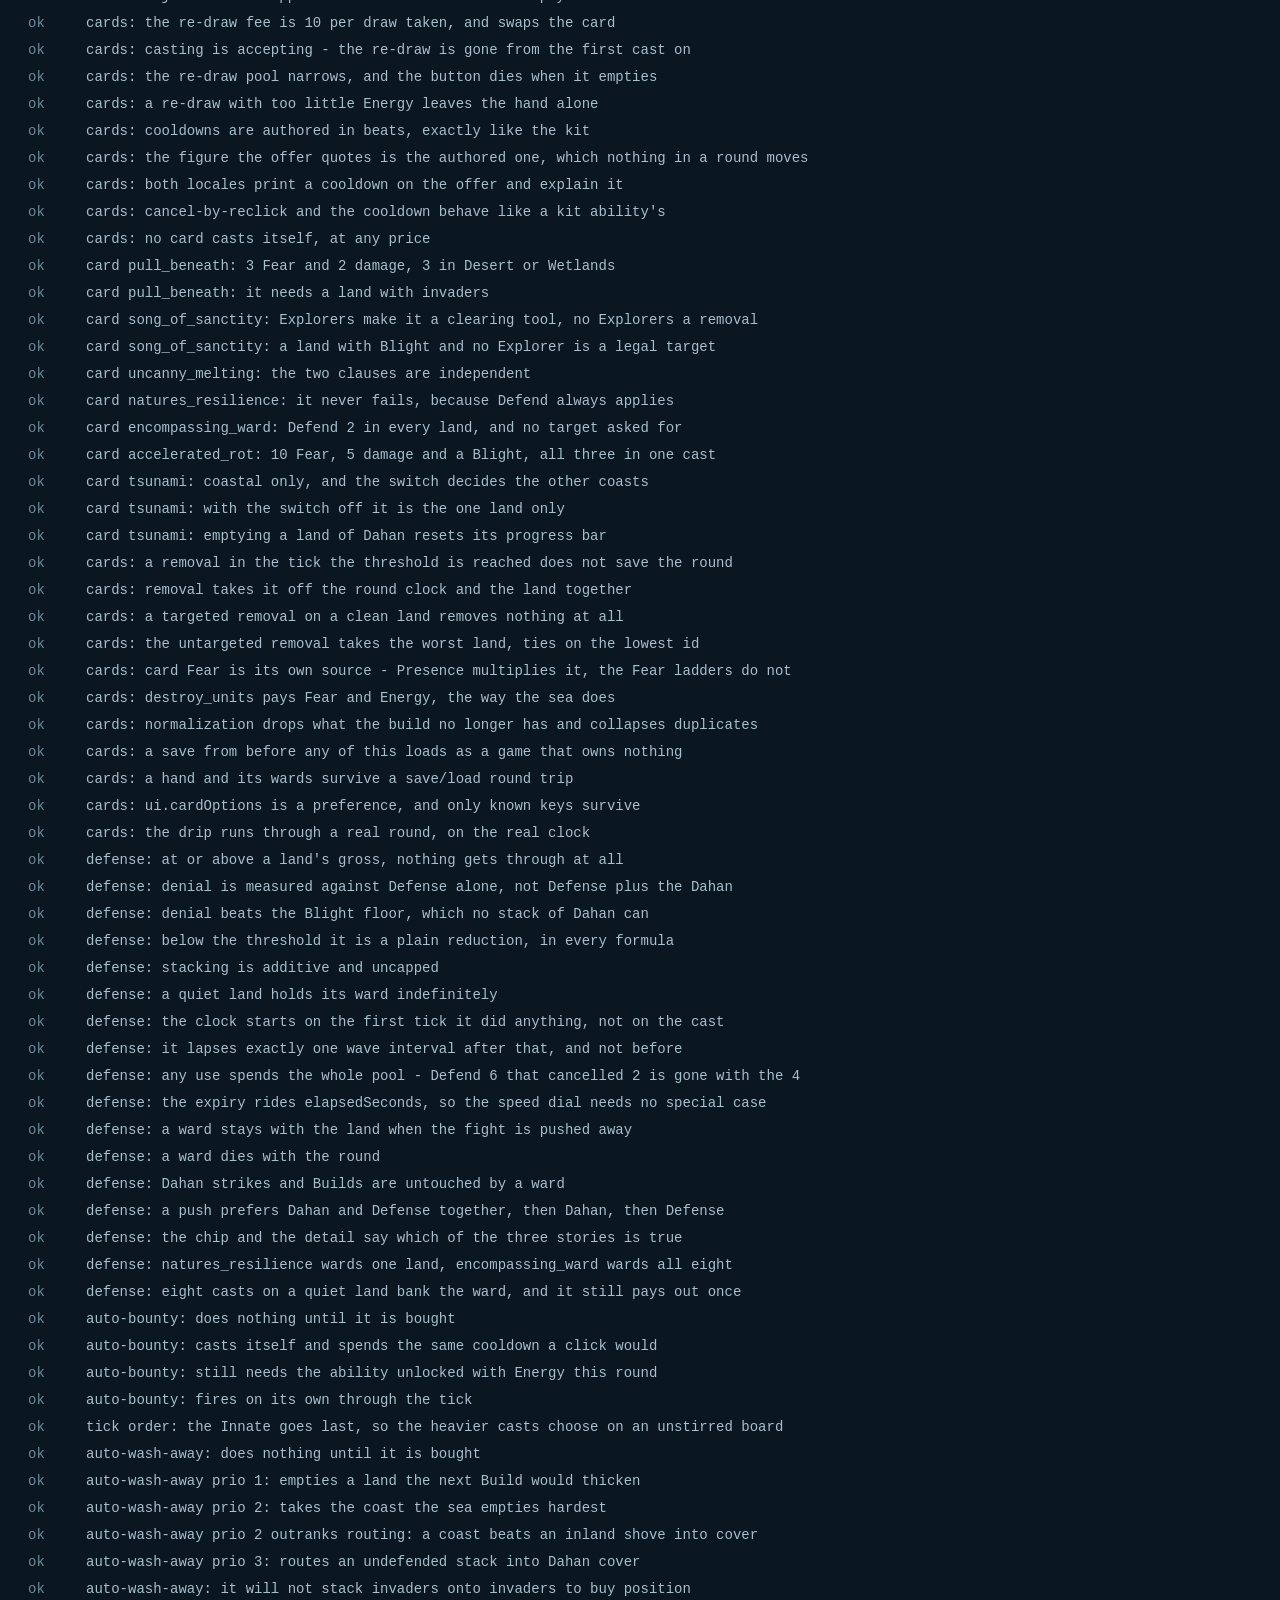
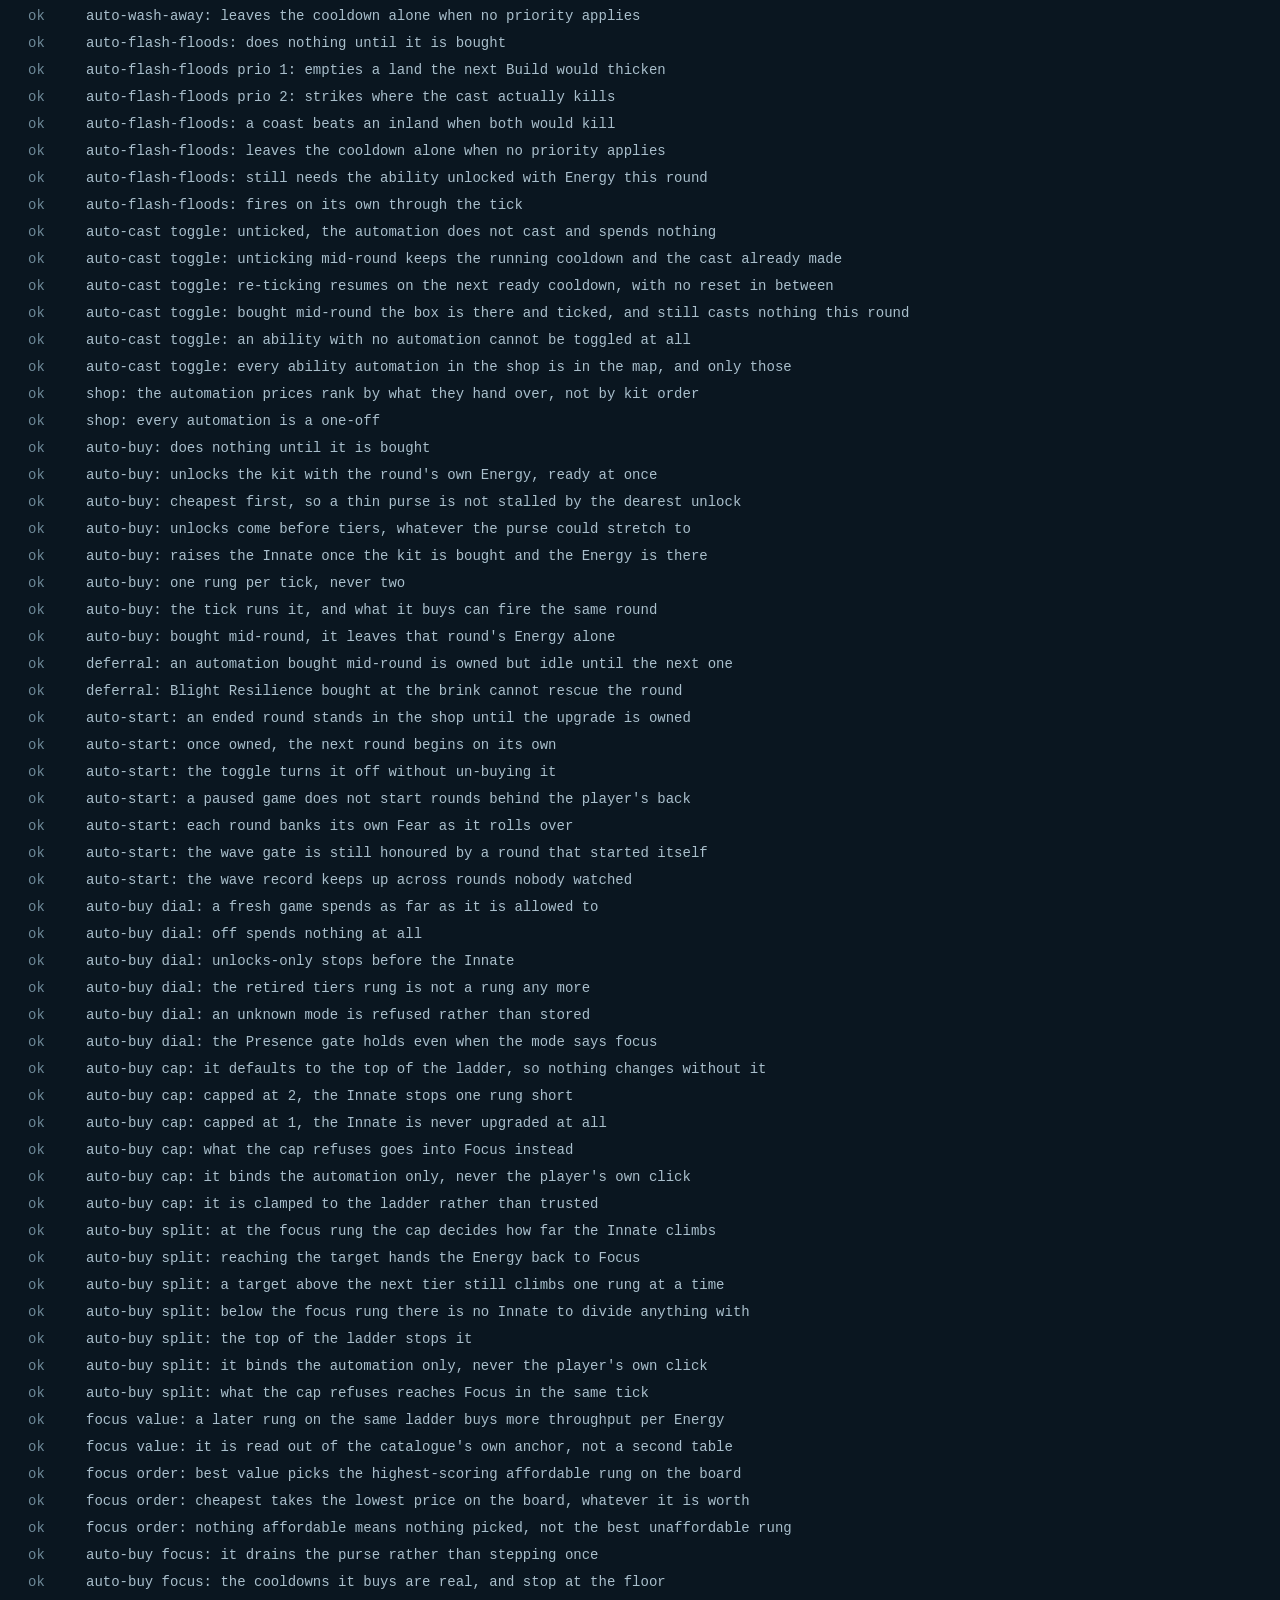
==== commit 691f6689: "New Presence Shop Item: skip first waves of each round presence_deep_water_comes: three rungs at 3 /" ====
--- a/tests.html
+++ b/tests.html
@@ -70,6 +70,7 @@
   <script src="tests/ladder.test.js"></script>
   <script src="tests/pacing.test.js"></script>
   <script src="tests/playtest.test.js"></script>
+  <script src="tests/fastforward.test.js"></script>
   <script src="tests/combat.test.js"></script>
   <script src="tests/blight.test.js"></script>
   <script src="tests/ability.test.js"></script>
